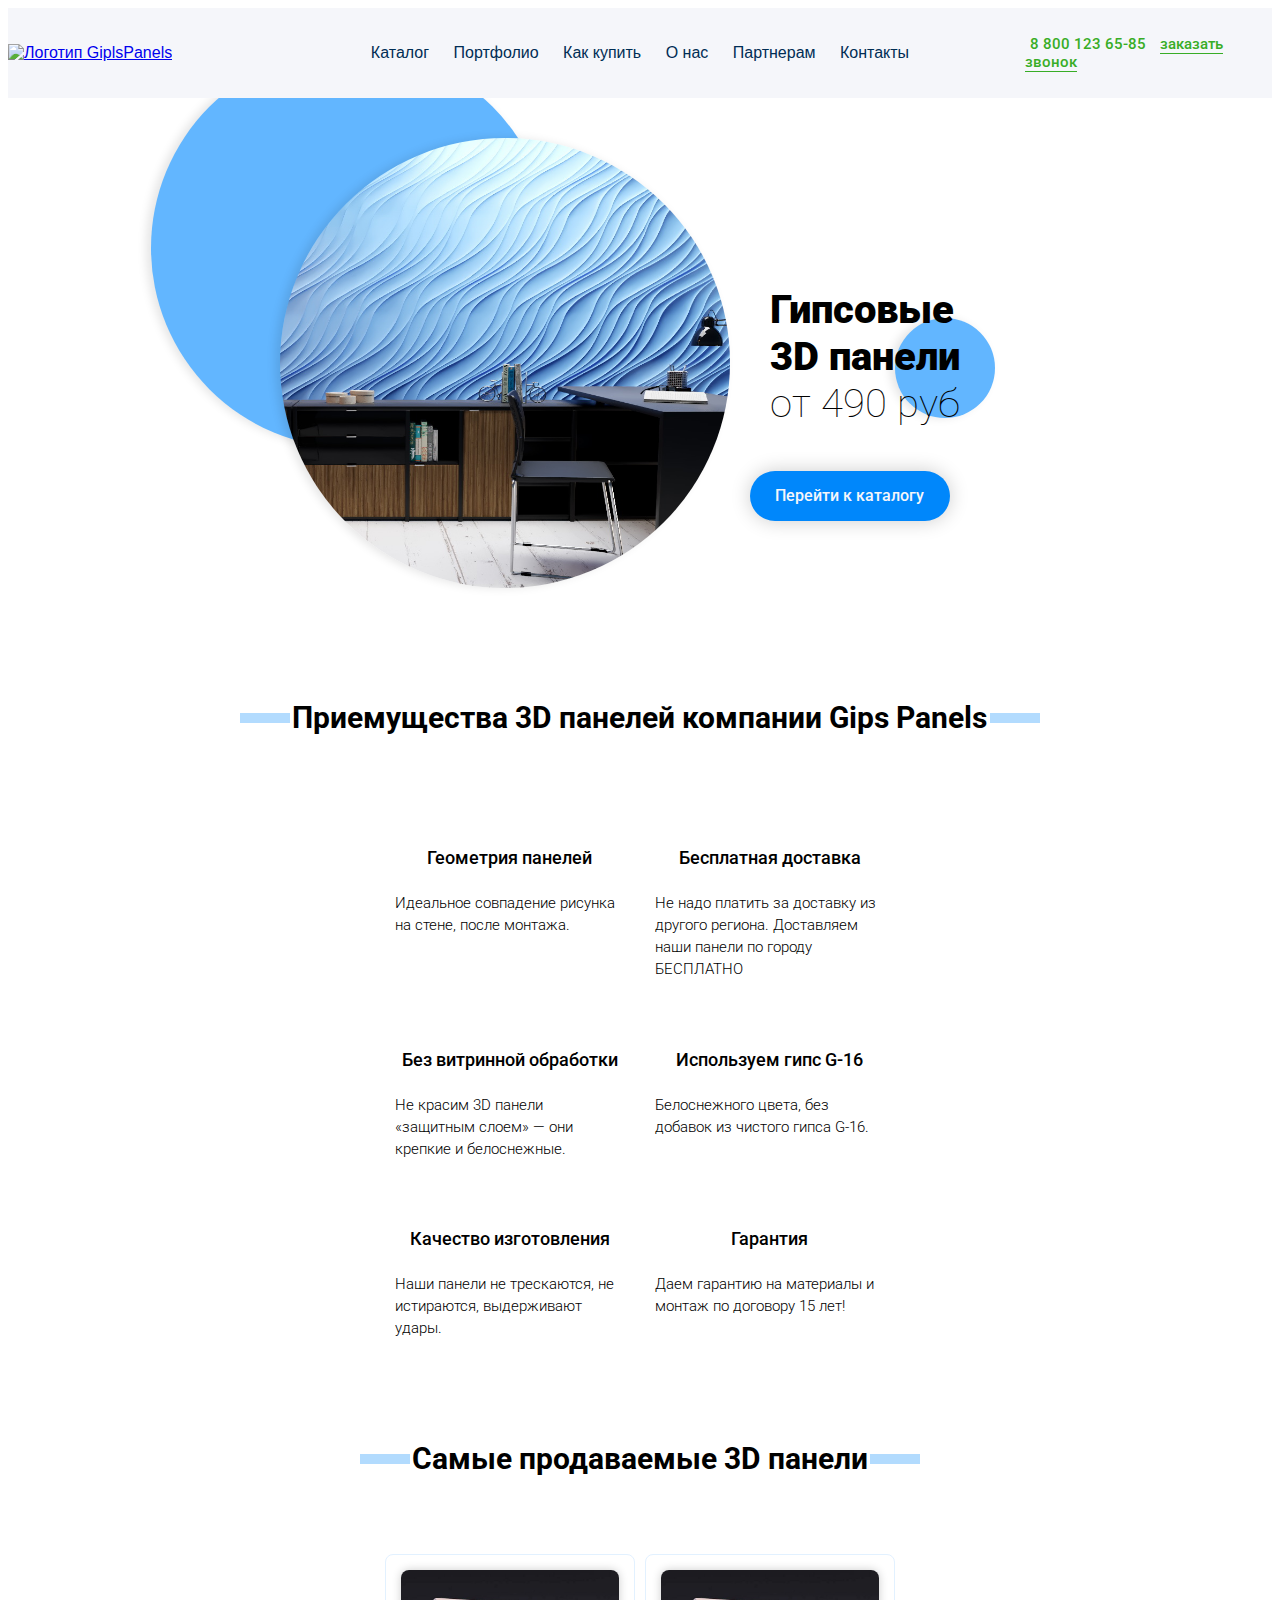
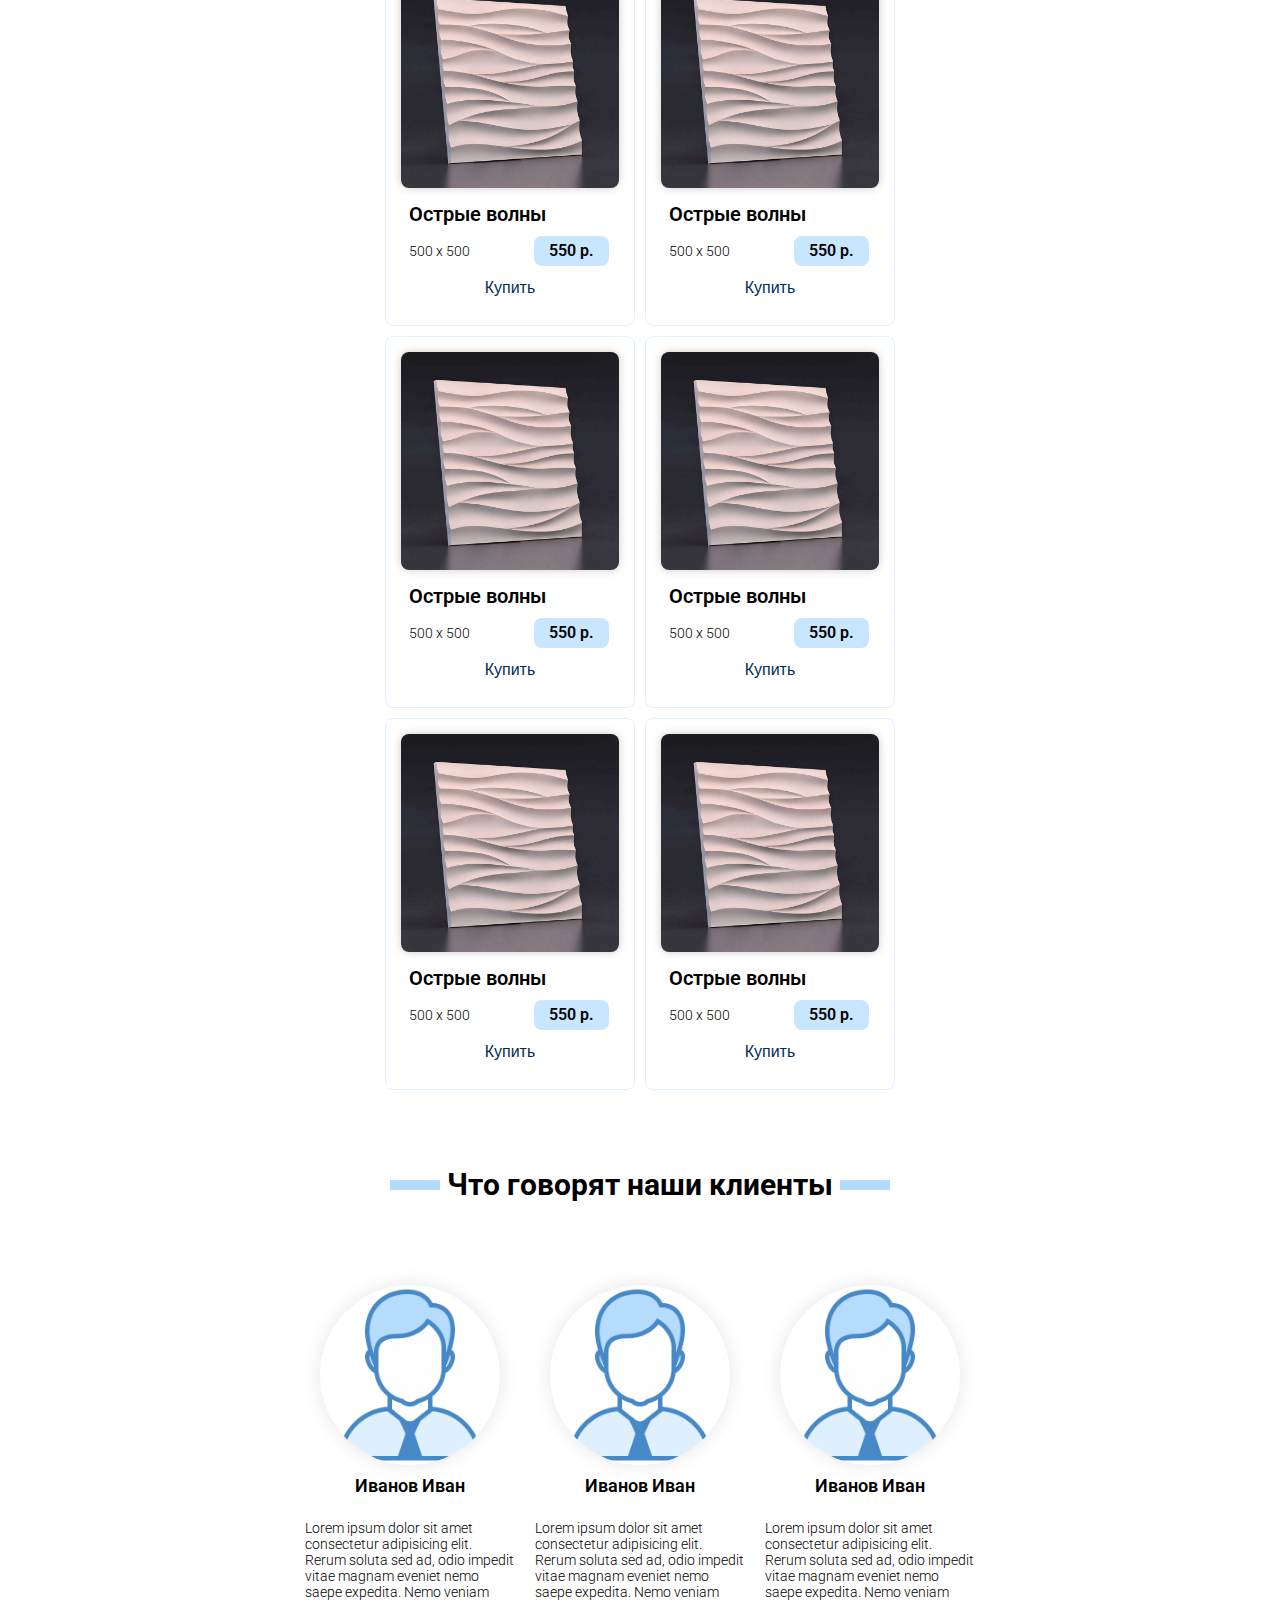
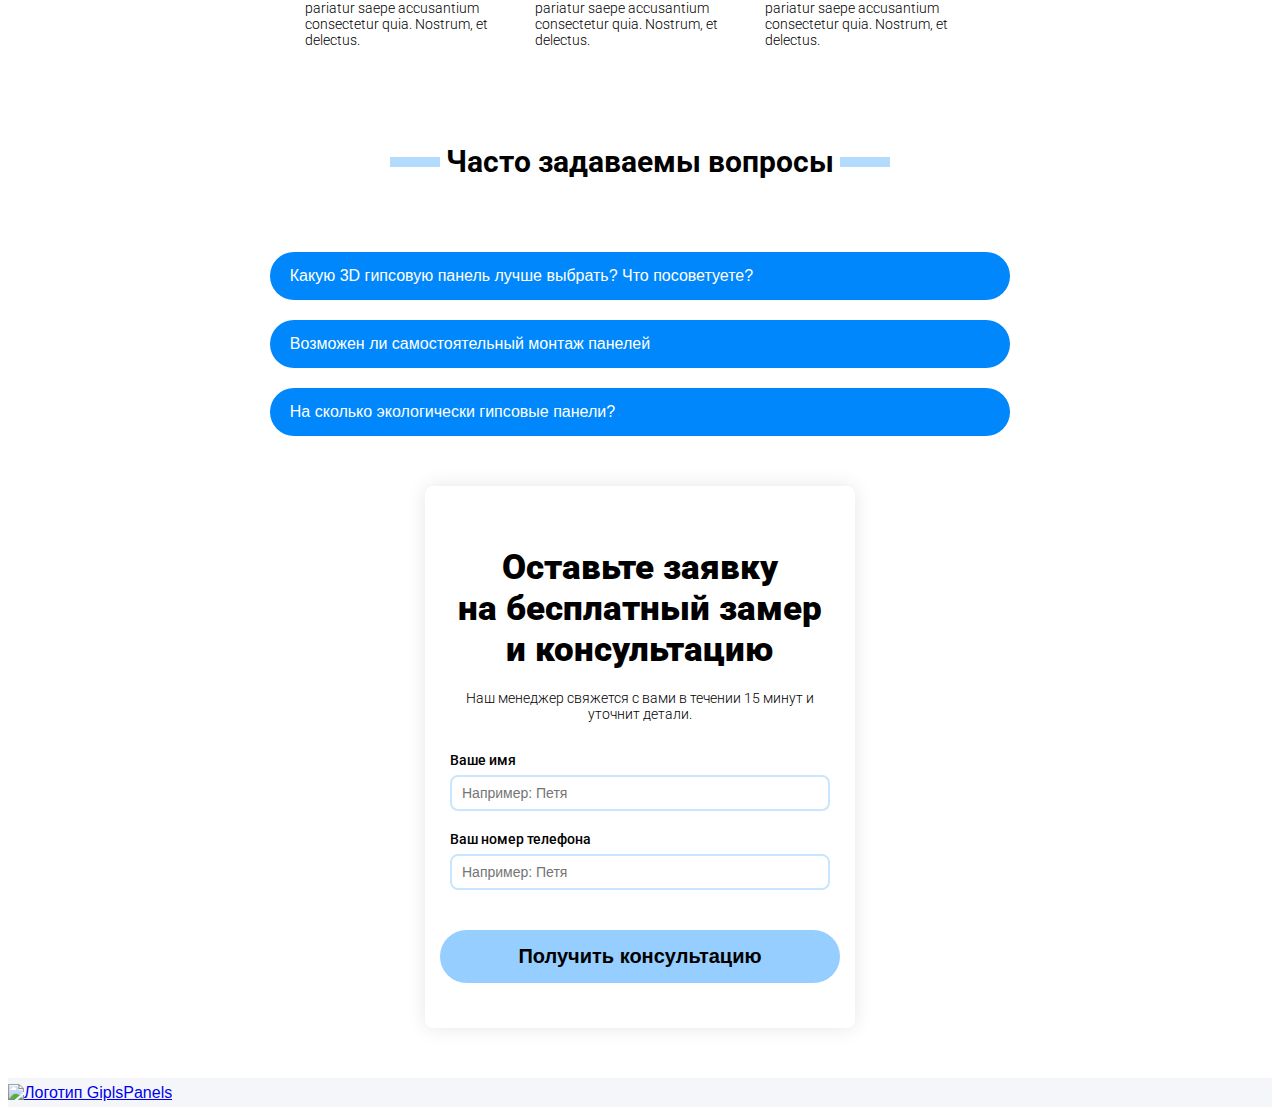
==== index.html @ 51827c2a "Add files via upload" ====
﻿<!DOCTYPE html>
<html lang="ru">
<head>
    <meta charset="UTF-8">
    <meta name="viewport" content="width=device-width, initial-scale=1.0">
    <meta http-equiv="X-UA-Compatible" content="ie=edge">
    <link rel="stylesheet" href="css/main.css" type="text/css">
    <link rel="stylesheet" href="css/normalize.css" type="text/css">
<link href="https://fonts.googleapis.com/css?family=Roboto|Roboto+Condensed&display=swap" rel="stylesheet">
    <title>main</title>
</head>
<body>
    <div class="wrapper">
        <header class="header">
            <a href="#" class="header-logo">
                <img src="images/logo.png" alt="Логотип GiplsPanels">
            </a>
            <nav class="header-nav">
                <a href="#" class="header-nav__link">Каталог</a>
                <a href="#" class="header-nav__link">Портфолио</a>
                <a href="#" class="header-nav__link">Как купить</a>
                <a href="#" class="header-nav__link">О нас</a>
                <a href="#" class="header-nav__link">Партнерам</a>
                <a href="#" class="header-nav__link">Контакты</a>
            </nav>
            <div class="header-contacts">
            <a href="#" class="header-contacts__link">8 800 123 65-85</a>
            <a href="#" class="header-contacts__link">заказать звонок</a>
        </div>
        </header>
        <div class="second-block">
            <div class="second-block__imgblock">
                <img src="images/second-block__imgblock__img.jpg" alt="гипсовая панель" class="second-block__imgblock__img">
            </div>
            <div class="second-block__circle second-block__circle-1"></div>
            <div class="second-block__circle second-block__circle-2"></div>
            <span class="second-block__text">Гипсовые <br>3D панели <br><span class="second-block__text-second">от 490 руб</span></span></span>
            <a href="#" class="second-block__button">Перейти к каталогу <i class="second-block__button-arrow fas fa-angle-right"></i></a>
        </div>
        <section class="section-advantage">
            <h2 class="section-advantage__h2 h2">
                Приемущества 3D панелей компании Gips Panels
            </h2>
            <div class="section-advantage__items">
                <div class="section-advantage__items__item">
                    <i class="fas fa-ruler-combined section-advantage__items__item__icon"></i>
                    <h4 class="section-advantage__items__item__h4">Геометрия панелей</h4>
                    <p class="section-advantage__items__item__p">Идеальное совпадение рисунка на стене, после монтажа.</p>
                </div>
                <div class="section-advantage__items__item">
                    <i class="fas fa-truck-loading section-advantage__items__item__icon"></i>
                    <h4 class="section-advantage__items__item__h4">Бесплатная доставка</h4>
                    <p class="section-advantage__items__item__p">Не надо платить за доставку из другого региона. Доставляем наши панели по городу БЕСПЛАТНО</p>
                </div>
                <div class="section-advantage__items__item">
                    <i class="fas fa-paint-roller section-advantage__items__item__icon"></i>
                    <h4 class="section-advantage__items__item__h4">Без витринной обработки</h4>
                    <p class="section-advantage__items__item__p">Не красим 3D панели «защитным слоем» — они крепкие и белоснежные.</p>
                </div>
                 <div class="section-advantage__items__item">
                    <i class="fas fa-bong section-advantage__items__item__icon"></i>
                    <h4 class="section-advantage__items__item__h4">Используем гипс G-16</h4>
                    <p class="section-advantage__items__item__p">Белоснежного цвета, без добавок из чистого гипса G-16.</p>
                </div>
                <div class="section-advantage__items__item">
                    <i class="fas fa-shield-alt section-advantage__items__item__icon"></i>
                    <h4 class="section-advantage__items__item__h4">Качество изготовления</h4>
                    <p class="section-advantage__items__item__p">Наши панели не трескаются, не истираются, выдерживают удары.</p>
                </div>
                <div class="section-advantage__items__item">
                    <i class="fas fa-certificate section-advantage__items__item__icon"></i>
                    <h4 class="section-advantage__items__item__h4">Гарантия</h4>
                    <p class="section-advantage__items__item__p">Даем гарантию на материалы и монтаж по договору 15 лет!</p>
                </div>
        </section>
        <section class="section-best">
            <h2 class="section-best__h2 h2">
                Самые продаваемые 3D панели
            </h2>
            <div class="section-best__items">
                <div class="section-best__items__item">
                    <img src="images/ostrie-volni_model.jpg" alt="" class="section-best__items__item__img">
                    <span class="section-best__items__item__name">Острые волны</span>
                    <span class="section-best__items__item__desc">500 x 500</span>
                    <span class="section-best__items__item__price">550 р.</span>
                    <a href="#" class="section-best__items__item__button">Купить</a>        
                </div>
                <div class="section-best__items__item">
                    <img src="images/ostrie-volni_model.jpg" alt="" class="section-best__items__item__img">
                    <span class="section-best__items__item__name">Острые волны</span>
                    <span class="section-best__items__item__desc">500 x 500</span>
                    <span class="section-best__items__item__price">550 р.</span>
                    <a href="#" class="section-best__items__item__button">Купить</a>
                </div>
                <div class="section-best__items__item">
                    <img src="images/ostrie-volni_model.jpg" alt="" class="section-best__items__item__img">
                    <span class="section-best__items__item__name">Острые волны</span>
                    <span class="section-best__items__item__desc">500 x 500</span>
                    <span class="section-best__items__item__price">550 р.</span>
                    <a href="#" class="section-best__items__item__button">Купить</a>
                </div>
                <div class="section-best__items__item">
                    <img src="images/ostrie-volni_model.jpg" alt="" class="section-best__items__item__img">
                    <span class="section-best__items__item__name">Острые волны</span>
                    <span class="section-best__items__item__desc">500 x 500</span>
                    <span class="section-best__items__item__price">550 р.</span>
                    <a href="#" class="section-best__items__item__button">Купить</a>
                </div>
                <div class="section-best__items__item">
                    <img src="images/ostrie-volni_model.jpg" alt="" class="section-best__items__item__img">
                    <span class="section-best__items__item__name">Острые волны</span>
                    <span class="section-best__items__item__desc">500 x 500</span>
                    <span class="section-best__items__item__price">550 р.</span>
                    <a href="#" class="section-best__items__item__button">Купить</a>
                </div>
                <div class="section-best__items__item">
                    <img src="images/ostrie-volni_model.jpg" alt="" class="section-best__items__item__img">
                    <span class="section-best__items__item__name">Острые волны</span>
                    <span class="section-best__items__item__desc">500 x 500</span>
                    <span class="section-best__items__item__price">550 р.</span>
                    <a href="#" class="section-best__items__item__button">Купить</a>
                </div>
                
            </div>

        </section>
        <section class="section-comments">
            <h2 class="section-comments__h2 h2">
                Что говорят наши клиенты
            </h2>
            <div class="section-comments__items">
                <div class="section-comments__items__item">
                    <img src="images/section-comments__items__item__img.png" alt="" class="section-comments__items__item__img">
                    <span class="section-comments__items__item__name">Иванов Иван</span>
                    <p class="section-comments__items__item__p">Lorem ipsum dolor sit amet consectetur adipisicing elit. Rerum soluta sed ad, odio impedit vitae magnam eveniet nemo saepe expedita. Nemo veniam pariatur saepe accusantium consectetur quia. Nostrum, et delectus.</p>
                </div>
                <div class="section-comments__items__item">
                    <img src="images/section-comments__items__item__img.png" alt="" class="section-comments__items__item__img">
                    <span class="section-comments__items__item__name">Иванов Иван</span>
                    <p class="section-comments__items__item__p">Lorem ipsum dolor sit amet consectetur adipisicing elit. Rerum soluta sed ad, odio impedit vitae magnam eveniet nemo saepe expedita. Nemo veniam pariatur saepe accusantium consectetur quia. Nostrum, et delectus.</p>
                </div>
                <div class="section-comments__items__item">
                    <img src="images/section-comments__items__item__img.png" alt="" class="section-comments__items__item__img">
                    <span class="section-comments__items__item__name">Иванов Иван</span>
                    <p class="section-comments__items__item__p">Lorem ipsum dolor sit amet consectetur adipisicing elit. Rerum soluta sed ad, odio impedit vitae magnam eveniet nemo saepe expedita. Nemo veniam pariatur saepe accusantium consectetur quia. Nostrum, et delectus.</p>
                </div>
            </div>
        </section>
        <section class="section-faq">
            <h2 class="section-faq__h2 h2">
                Часто задаваемы вопросы
            </h2>
            <div class="section-faq__items">
                <div class="section-faq__items__item">
                    <a class="section-faq__items__item__list" onclick="view('hidden1'); return false">
                        Какую 3D гипсовую панель лучше выбрать? Что посоветуете?
                        <i class="fas fa-angle-down section-faq__items__item__list__arrow"></i>
                    </a>
                    <div id="hidden1" class="section-faq__items__item__text">
                        <p>Дизайн декоративных 3Д/3D панелей подойдут абсолютно под любой интерьер. На сайте мы предоставляем дизайн декоративных 3D панелей, вы можете выбрать, позвонить и заказать нужное вам количество.</p>
                        <p>Наша компания «GIPS PANELS» является производителем современных 3Д/3D панелей, мы рады создать для Вас совершенно любой дизайн интерьер с помощью 3Д/3D панелей. <br><b>Позвоните для более детального уточнения.</b></p>
                    </div>
                </div>
                <div class="section-faq__items__item">
                    <a class="section-faq__items__item__list" onclick="view('hidden2'); return false">
                        Возможен ли самостоятельный монтаж панелей
                        <i class="fas fa-angle-down section-faq__items__item__list__arrow"></i>
                    </a>
                    <div id="hidden2" class="section-faq__items__item__text">
                        <p>С монтажом гипсовых 3Д/3D панелей может справиться практически каждый, даже не опытный в этом деле, но все-таки, для более качественной и идеальной работы лучше обратиться к нашей команде профессионалов. Монтаж имеет несколько этапов:</p>
                        <ol>
                            <li>Панели закрепляются на ровную поверхность стены при помощи гипсовой смеси;</li>
                            <li>Швы затираются гипсовой шпаклёвкой;</li>
                            <li>С помощью шлифовочной бумаги швы обрабатываются для получения ровной поверхности;</li>
                            <li>Рельефная стена обрабатывается пропиткой и окрашивается в выбранную цветовую гамму, затем покрывается специальным, защитным покрытием.</li>
                        </ol>
                        <p>Самым главным в этом процессе, это соблюдать технологию каждого этапа. Конечно, советуем лучше не рисковать и не экономить на монтаже, чтобы не пришлось повторно заказывать 3D панели.</p>
                    </div>
                </div>
                <div class="section-faq__items__item">
                    <a class="section-faq__items__item__list" onclick="view('hidden3'); return false">
                        На сколько экологически гипсовые панели?
                        <i class="fas fa-angle-down section-faq__items__item__list__arrow"></i>
                    </a>
                    <div id="hidden3" class="section-faq__items__item__text">
                        <p>Гипс-это один из распространённых природных минералов, он входит в состав многих строительных материалов. Уже давно гипсовые изделия пользуются популярностью.</p>
                        <p>Никаких химических добавок, вредных токсинов, в нашем производстве не используется, для нас важна безопасность клиента. Мы изготавливаем панели на должном уровне, не экономим на качестве, используем дорогостоящее сырьё. 
                            <br><b>Нам важно чтобы наш клиент остался доволен и рекомендовал нашу компанию.</b></p>
                    </div>
                </div>
            </div>

        </section>
        <section class="section-application">
            <div class="section-application__app">
                <h4 class="section-application__app__h4">
                    Оставьте заявку<br> на бесплатный замер<br> и консультацию
                </h4>
                <span class="section-application__app__span">
                    Наш менеджер свяжется с вами в течении 15 минут и уточнит детали.
                </span>
                <label class="section-application__app__label">
                    <span class="section-application__app__label__title">Ваше имя</span>
                    <input type="text" placeholder="Например: Петя" class="section-application__app__label__input">
                </label>
                <label class="section-application__app__label">
                    <span class="section-application__app__label__title">Ваш номер телефона</span>
                    <input type="text" placeholder="Например: Петя" class="section-application__app__label__input">
                </label>
                <input type="submit" class="section-application__app__submit" value="Получить консультацию">
            </div>
        </section>
        <footer class="footer">
            <a href="#" class="footer-logo logo">
                <img src="images/logo.png" alt="Логотип GiplsPanels">
            </a>
            <div class="footer-social">
                <a href="#"><i class="fab fa-vk footer-social__icon"></i></a>
                <a href="#"><i class="fab fa-instagram footer-social__icon"></i></a>
                <a href="#"><i class="fab fa-facebook footer-social__icon"></i></a>
            </div>
        </footer>
    </div>
    <script defer src="https://use.fontawesome.com/releases/v5.8.2/js/all.js" integrity="sha384-DJ25uNYET2XCl5ZF++U8eNxPWqcKohUUBUpKGlNLMchM7q4Wjg2CUpjHLaL8yYPH" crossorigin="anonymous"></script>
    <script src="https://code.jquery.com/jquery-3.4.1.min.js"
  integrity="sha256-CSXorXvZcTkaix6Yvo6HppcZGetbYMGWSFlBw8HfCJo="
  crossorigin="anonymous"></script>
  <script src="js/main.js"></script>
</body>
</html>
---- css/main.css ----
@font-face {
  font-family: "Roboto Condensed";
  src: url(..\fonts\Roboto_Condensed\RobotoCondensed-Bold.ttf) format("truetype"), url(..\fonts\Roboto_Condensed\RobotoCondensed-BoldItalic.ttf) format("truetype"), url(..\fonts\Roboto_Condensed\RobotoCondensed-Italic.ttf) format("truetype"), url(..\fonts\Roboto_Condensed\RobotoCondensed-Light.ttf) format("truetype"), url(..\fonts\Roboto_Condensed\RobotoCondensed-LightItalic.ttf) format("truetype"), url(..\fonts\Roboto_Condensed\RobotoCondensed-Regular.ttf) format("truetype"); }

@font-face {
  font-family: "Roboto";
  src: url(..\fonts\Roboto\Roboto-Bold.ttf) format("truetype"), url(..\fonts\Roboto\Roboto-BoldItalic.ttf) format("truetype"), url(..\fonts\Roboto\Roboto-Black.ttf) format("truetype"), url(..\fonts\Roboto\Roboto-BlackItalic.ttf) format("truetype"), url(..\fonts\Roboto\Roboto-Italic.ttf) format("truetype"), url(..\fonts\Roboto\Roboto-Light.ttf) format("truetype"), url(..\fonts\Roboto\Roboto-LightItalic.ttf) format("truetype"), url(..\fonts\Roboto\Roboto-Regular.ttf) format("truetype"), url(..\fonts\Roboto\Roboto-Medium.ttf) format("truetype"), url(..\fonts\Roboto\Roboto-MediumItalic.ttf) format("truetype"), url(..\fonts\Roboto\Roboto-Thin.ttf) format("truetype"), url(..\fonts\Roboto\Roboto-ThinItalic.ttf) format("truetype"); }

@media (min-width: 768px) and (max-width: 991px) {
  .header {
    background: red; } }

@media (min-width: 992px) and (max-width: 1199px) {
  .wrapper {
    grid-template-columns: 1fr;
    grid-template-areas: "header "  "second-block"; } }

*, *:before, *:after {
  -webkit-box-sizing: border-box;
  box-sizing: border-box; }

body {
  font-family: "Roboto", sans-serif; }

.wrapper {
  display: grid;
  width: 100%;
  grid-template-columns: 1fr 3fr 1fr;
  -webkit-box-align: center;
  -webkit-align-items: center;
  -ms-flex-align: center;
  align-items: center;
  grid-column-gap: 15px; }
  .wrapper .header {
    width: 100%;
    background: #f5f6fa;
    height: 90px;
    display: grid;
    grid-template-columns: 1fr 3fr 1fr;
    grid-area: header;
    -webkit-box-align: center;
    -webkit-align-items: center;
    -ms-flex-align: center;
    align-items: center;
    grid-column-gap: 15px;
    grid-column: 1/4;
    grid-row: 1/2; }
    .wrapper .header-logo {
      display: block;
      grid-area: header-logo;
      grid-column: 1/2;
      grid-row: 1/2; }
      .wrapper .header-logo > img {
        height: 60px; }
    .wrapper .header-nav {
      grid-area: header-nav;
      justify-self: center;
      grid-column: 2/3;
      grid-row: 1/2; }
      .wrapper .header-nav__link {
        margin: 0 10px;
        text-decoration: none;
        font-family: "Roboto", sans-serif;
        font-size: 16px;
        font-weight: 400;
        color: #002d54;
        position: relative;
        z-index: 2; }
        .wrapper .header-nav__link:before {
          content: '';
          background: #95ceff;
          position: absolute;
          width: 0;
          height: 6px;
          z-index: -1;
          bottom: 4px;
          left: 0;
          -webkit-transition: ease-in all 0.2s;
          -o-transition: ease-in all 0.2s;
          transition: ease-in all 0.2s; }
        .wrapper .header-nav__link:hover:before {
          width: 100%;
          left: 0; }
    .wrapper .header-contacts {
      grid-area: header-contacts;
      grid-column: 3/4;
      grid-row: 1/2; }
      .wrapper .header-contacts__link {
        text-decoration: none;
        font-size: 15px;
        font-family: "Roboto", sans-serif;
        font-weight: 500;
        margin: 0 2%;
        color: #38ad26; }
        .wrapper .header-contacts__link:last-child {
          border-bottom: 1px solid; }
        .wrapper .header-contacts__link:hover {
          color: #1c5713;
          -webkit-transition: ease-in all 0.2s;
          -o-transition: ease-in all 0.2s;
          transition: ease-in all 0.2s; }
  .wrapper .second-block {
    grid-area: second-block;
    display: grid;
    width: 100%;
    position: relative;
    padding: 40px 10px;
    -webkit-box-align: center;
    -webkit-align-items: center;
    -ms-flex-align: center;
    align-items: center;
    grid-template-columns: 1.5fr 1fr;
    grid-column: 2/3;
    grid-row: 2/3; }
    .wrapper .second-block__imgblock {
      height: 450px;
      width: 450px;
      -webkit-box-shadow: -5px 0px 10px rgba(0, 0, 0, 0.1);
      box-shadow: -5px 0px 10px rgba(0, 0, 0, 0.1);
      grid-area: second-block__img;
      grid-column-gap: 15px;
      border-radius: 50%;
      overflow: hidden;
      justify-self: end;
      grid-column: 1/2;
      grid-row: 1/3; }
      .wrapper .second-block__imgblock__img {
        height: 500px;
        margin-left: -300px; }
    .wrapper .second-block__circle {
      position: absolute;
      border-radius: 50%;
      background: #62b6ff;
      z-index: -1;
      -webkit-box-shadow: -5px 0px 10px rgba(0, 0, 0, 0.1);
      box-shadow: -5px 0px 10px rgba(0, 0, 0, 0.1); }
      .wrapper .second-block__circle-1 {
        width: 400px;
        height: 400px;
        top: -50px;
        left: -16%; }
      .wrapper .second-block__circle-2 {
        width: 100px;
        height: 100px;
        bottom: 210px;
        right: 2%; }
    .wrapper .second-block__text {
      grid-area: second-block__text;
      font-size: 40px;
      font-weight: 900;
      font-family: "Roboto", sans-serif;
      justify-self: start;
      height: 50px;
      margin-top: 80px;
      margin-left: 40px;
      grid-column: 2/3;
      grid-row: 1/2; }
      .wrapper .second-block__text-second {
        font-weight: 100; }
    .wrapper .second-block__button {
      grid-area: second-block__button;
      text-decoration: none;
      font-family: "Roboto";
      font-weight: 500;
      margin-left: 20px;
      display: block;
      background: #0087fb;
      width: 200px;
      text-align: center;
      padding: 15px;
      height: 50px;
      border-radius: 40px;
      color: #f5f6fa;
      -webkit-box-shadow: 0px 0px 20px rgba(0, 0, 0, 0.2);
      box-shadow: 0px 0px 20px rgba(0, 0, 0, 0.2);
      -webkit-transition: ease-in all 0.4s;
      -o-transition: ease-in all 0.4s;
      transition: ease-in all 0.4s;
      position: relative;
      grid-column: 2/3;
      grid-row: 2/3; }
      .wrapper .second-block__button-arrow {
        position: absolute;
        bottom: 17px;
        right: 20px;
        opacity: 0;
        -webkit-transition: ease-in all 0.6s;
        -o-transition: ease-in all 0.6s;
        transition: ease-in all 0.6s; }
      .wrapper .second-block__button:hover {
        -webkit-box-shadow: none;
        box-shadow: none;
        background: #007be4;
        width: 215px;
        padding-right: 25px; }
        .wrapper .second-block__button:hover .second-block__button-arrow {
          opacity: 1; }
  .wrapper h2 {
    font-size: 30px;
    position: relative;
    line-height: 30px;
    display: block;
    text-align: center;
    padding-bottom: 50px; }
    .wrapper h2:after {
      content: '';
      height: 10px;
      width: 50px;
      top: 10px;
      left: -30px;
      position: absolute;
      background: #0087fb;
      opacity: 0.3; }
    .wrapper h2:before {
      content: '';
      height: 10px;
      width: 50px;
      top: 10px;
      right: -30px;
      position: absolute;
      background: #0087fb;
      opacity: 0.3; }
  .wrapper .section-advantage {
    grid-column: 2/3;
    grid-row: 3/4;
    margin-top: 50px; }
    .wrapper .section-advantage__items {
      display: -webkit-box;
      display: -webkit-flex;
      display: -ms-flexbox;
      display: flex;
      -webkit-box-orient: horizontal;
      -webkit-box-direction: normal;
      -webkit-flex-direction: row;
      -ms-flex-direction: row;
      flex-direction: row;
      -webkit-box-pack: start;
      -webkit-justify-content: flex-start;
      -ms-flex-pack: start;
      justify-content: flex-start;
      -webkit-flex-wrap: wrap;
      -ms-flex-wrap: wrap;
      flex-wrap: wrap;
      -webkit-box-pack: center;
      -webkit-justify-content: center;
      -ms-flex-pack: center;
      justify-content: center; }
      .wrapper .section-advantage__items__item {
        width: 260px;
        padding: 15px; }
        .wrapper .section-advantage__items__item__icon {
          font-size: 40px;
          margin: 0 auto;
          display: block;
          color: #0087fb; }
        .wrapper .section-advantage__items__item__h4 {
          font-size: 18px;
          font-weight: 500;
          text-align: center; }
        .wrapper .section-advantage__items__item__p {
          font-weight: 300;
          font-size: 15px;
          line-height: 22px; }
  .wrapper .section-best {
    grid-column: 2/3;
    grid-row: 4/5;
    margin-top: 50px; }
    .wrapper .section-best__h2:after {
      left: 90px; }
    .wrapper .section-best__h2:before {
      right: 90px; }
    .wrapper .section-best__items {
      display: -webkit-box;
      display: -webkit-flex;
      display: -ms-flexbox;
      display: flex;
      -webkit-box-orient: horizontal;
      -webkit-box-direction: normal;
      -webkit-flex-direction: row;
      -ms-flex-direction: row;
      flex-direction: row;
      -webkit-box-pack: start;
      -webkit-justify-content: flex-start;
      -ms-flex-pack: start;
      justify-content: flex-start;
      -webkit-flex-wrap: wrap;
      -ms-flex-wrap: wrap;
      flex-wrap: wrap;
      -webkit-box-pack: center;
      -webkit-justify-content: center;
      -ms-flex-pack: center;
      justify-content: center; }
      .wrapper .section-best__items__item {
        width: 250px;
        padding: 15px;
        border: 1px solid #e2f1ff;
        border-radius: 8px;
        margin: 5px;
        -webkit-transition: ease-in-out all 0.4s;
        -o-transition: ease-in-out all 0.4s;
        transition: ease-in-out all 0.4s; }
        .wrapper .section-best__items__item:hover {
          -webkit-box-shadow: 0px 0px 10px rgba(0, 0, 0, 0.1);
          box-shadow: 0px 0px 10px rgba(0, 0, 0, 0.1); }
        .wrapper .section-best__items__item__img {
          width: 218px;
          border-radius: 8px;
          -webkit-box-shadow: 0px 0px 10px rgba(0, 0, 0, 0.2);
          box-shadow: 0px 0px 10px rgba(0, 0, 0, 0.2); }
        .wrapper .section-best__items__item__name {
          display: inline-block;
          font-size: 20px;
          padding: 10px 70px 10px 8px;
          font-weight: 600; }
        .wrapper .section-best__items__item__desc {
          display: inline-block;
          font-size: 14px;
          padding: 0px 60px 0px 8px;
          font-weight: 300;
          line-height: 28px; }
        .wrapper .section-best__items__item__price {
          display: inline-block;
          font-size: 16px;
          font-weight: 600;
          background: #c8e6ff;
          padding: 0px 15px;
          line-height: 30px;
          border-radius: 8px; }
        .wrapper .section-best__items__item__button {
          text-decoration: none;
          color: #002d54;
          position: relative;
          margin: 8px 10px;
          padding: 5px 0;
          display: block;
          text-align: center;
          -webkit-transition: ease-in-out all 0.3s;
          -o-transition: ease-in-out all 0.3s;
          transition: ease-in-out all 0.3s; }
          .wrapper .section-best__items__item__button:hover {
            color: #fff; }
            .wrapper .section-best__items__item__button:hover:before {
              background: #0087fb;
              height: 33px; }
          .wrapper .section-best__items__item__button:before {
            content: '';
            border-radius: 8px;
            height: 0px;
            background: #afdaff;
            position: absolute;
            bottom: -3px;
            left: 0;
            width: 100%;
            -webkit-transition: ease-in-out all 0.3s;
            -o-transition: ease-in-out all 0.3s;
            transition: ease-in-out all 0.3s;
            z-index: -1; }
  .wrapper .section-comments {
    grid-column: 2/3;
    grid-row: 5/6;
    margin-top: 50px; }
    .wrapper .section-comments__h2:after {
      left: 120px; }
    .wrapper .section-comments__h2:before {
      right: 120px; }
    .wrapper .section-comments__items {
      display: -webkit-box;
      display: -webkit-flex;
      display: -ms-flexbox;
      display: flex;
      -webkit-box-orient: horizontal;
      -webkit-box-direction: normal;
      -webkit-flex-direction: row;
      -ms-flex-direction: row;
      flex-direction: row;
      -webkit-box-pack: start;
      -webkit-justify-content: flex-start;
      -ms-flex-pack: start;
      justify-content: flex-start;
      -webkit-flex-wrap: wrap;
      -ms-flex-wrap: wrap;
      flex-wrap: wrap;
      -webkit-box-pack: center;
      -webkit-justify-content: center;
      -ms-flex-pack: center;
      justify-content: center; }
      .wrapper .section-comments__items__item {
        width: 230px;
        padding: 10px; }
        .wrapper .section-comments__items__item__img {
          width: 180px;
          border-radius: 50%;
          -webkit-box-shadow: 0px 0px 20px rgba(0, 0, 0, 0.1);
          box-shadow: 0px 0px 20px rgba(0, 0, 0, 0.1);
          display: block;
          margin: 0 auto; }
        .wrapper .section-comments__items__item__name {
          display: block;
          font-size: 18px;
          font-weight: 600;
          padding: 10px 0;
          text-align: center; }
        .wrapper .section-comments__items__item__p {
          font-size: 14px;
          font-weight: 300; }
  .wrapper .section-faq {
    grid-column: 2/3;
    grid-row: 6/7;
    margin-top: 50px; }
    .wrapper .section-faq__h2:after {
      left: 120px; }
    .wrapper .section-faq__h2:before {
      right: 120px; }
    .wrapper .section-faq__items__item__list {
      background: #0087fb;
      padding: 15px 20px;
      border-radius: 32px;
      color: #fff;
      display: block;
      margin-top: 20px; }
      .wrapper .section-faq__items__item__list:hover {
        -webkit-box-shadow: 0px 0px 20px rgba(0, 0, 0, 0.1);
        box-shadow: 0px 0px 20px rgba(0, 0, 0, 0.1);
        cursor: pointer; }
      .wrapper .section-faq__items__item__list__arrow {
        float: right;
        margin-right: 5px; }
    .wrapper .section-faq__items__item__text {
      padding: 0 20px;
      font-size: 16px;
      line-height: 25px;
      display: none;
      -webkit-transition: ease-in-out all 0.5s;
      -o-transition: ease-in-out all 0.5s;
      transition: ease-in-out all 0.5s; }
  .wrapper .section-application {
    grid-column: 2/3;
    grid-row: 7/8;
    margin-top: 50px;
    display: -webkit-box;
    display: -webkit-flex;
    display: -ms-flexbox;
    display: flex;
    -webkit-box-pack: center;
    -webkit-justify-content: center;
    -ms-flex-pack: center;
    justify-content: center; }
    .wrapper .section-application__app {
      width: 430px;
      border-radius: 8px;
      padding: 15px;
      -webkit-box-shadow: 0px 0px 20px rgba(0, 0, 0, 0.1);
      box-shadow: 0px 0px 20px rgba(0, 0, 0, 0.1); }
      .wrapper .section-application__app__h4 {
        text-align: center;
        font-size: 35px;
        font-weight: 900;
        margin-bottom: 20px; }
      .wrapper .section-application__app__span {
        font-weight: 300;
        font-size: 14px;
        text-align: center;
        display: block;
        margin-bottom: 30px; }
      .wrapper .section-application__app__label__title {
        font-size: 14px;
        font-weight: 500;
        display: block;
        padding-bottom: 7px;
        margin-left: 10px; }
      .wrapper .section-application__app__label__input {
        width: 380px;
        font-size: 14px;
        font-weight: 300;
        margin-left: 10px;
        margin-bottom: 20px;
        padding: 8px 10px;
        border-radius: 8px;
        border: 2px solid #c8e6ff;
        -webkit-transition: ease-in-out all 0.3s;
        -o-transition: ease-in-out all 0.3s;
        transition: ease-in-out all 0.3s; }
        .wrapper .section-application__app__label__input:focus {
          border: 2px solid #0087fb;
          outline: none;
          -webkit-box-shadow: 0px 0px 20px rgba(0, 0, 0, 0.1);
          box-shadow: 0px 0px 20px rgba(0, 0, 0, 0.1); }
      .wrapper .section-application__app__submit {
        margin-top: 20px;
        margin-bottom: 30px;
        width: 100%;
        background: #95ceff;
        padding: 15px;
        border: 0;
        font-size: 20px;
        font-weight: 900;
        border-radius: 30px;
        -webkit-transition: ease-in-out all 0.3s;
        -o-transition: ease-in-out all 0.3s;
        transition: ease-in-out all 0.3s; }
        .wrapper .section-application__app__submit:hover {
          background: #0087fb;
          color: #fbfdff; }
  .wrapper .footer {
    grid-column: 1/4;
    grid-row: 8/9;
    margin-top: 50px;
    display: grid;
    grid-template-columns: 1fr 3fr 1fr;
    -webkit-box-align: center;
    -webkit-align-items: center;
    -ms-flex-align: center;
    align-items: center;
    grid-column-gap: 15px;
    background: #f5f6fa; }
    .wrapper .footer-logo {
      display: block;
      grid-column: 1/2;
      grid-row: 1/2; }
      .wrapper .footer-logo > img {
        height: 60px; }
    .wrapper .footer-social {
      grid-column: 2/3;
      grid-row: 1/2;
      justify-self: center; }
      .wrapper .footer-social__icon {
        font-size: 25px;
        margin: 0 6px;
        color: #95ceff; }
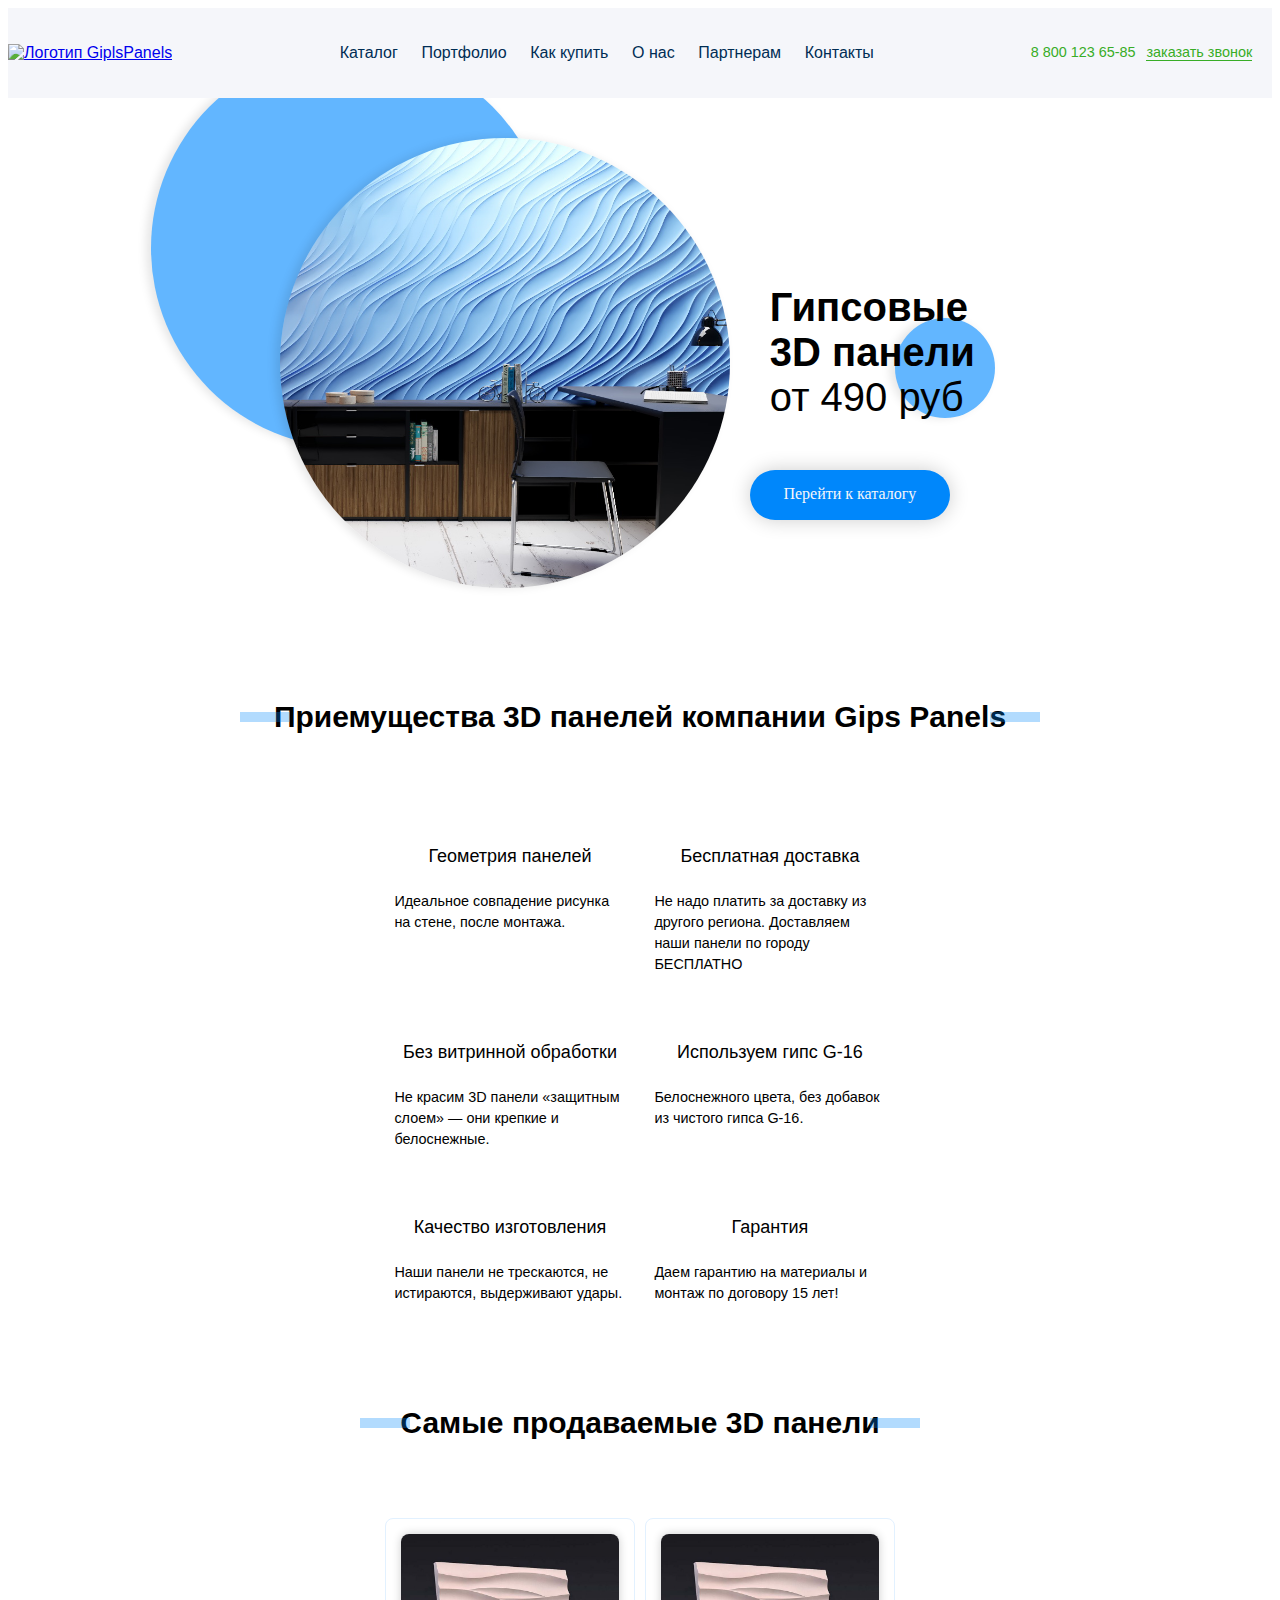
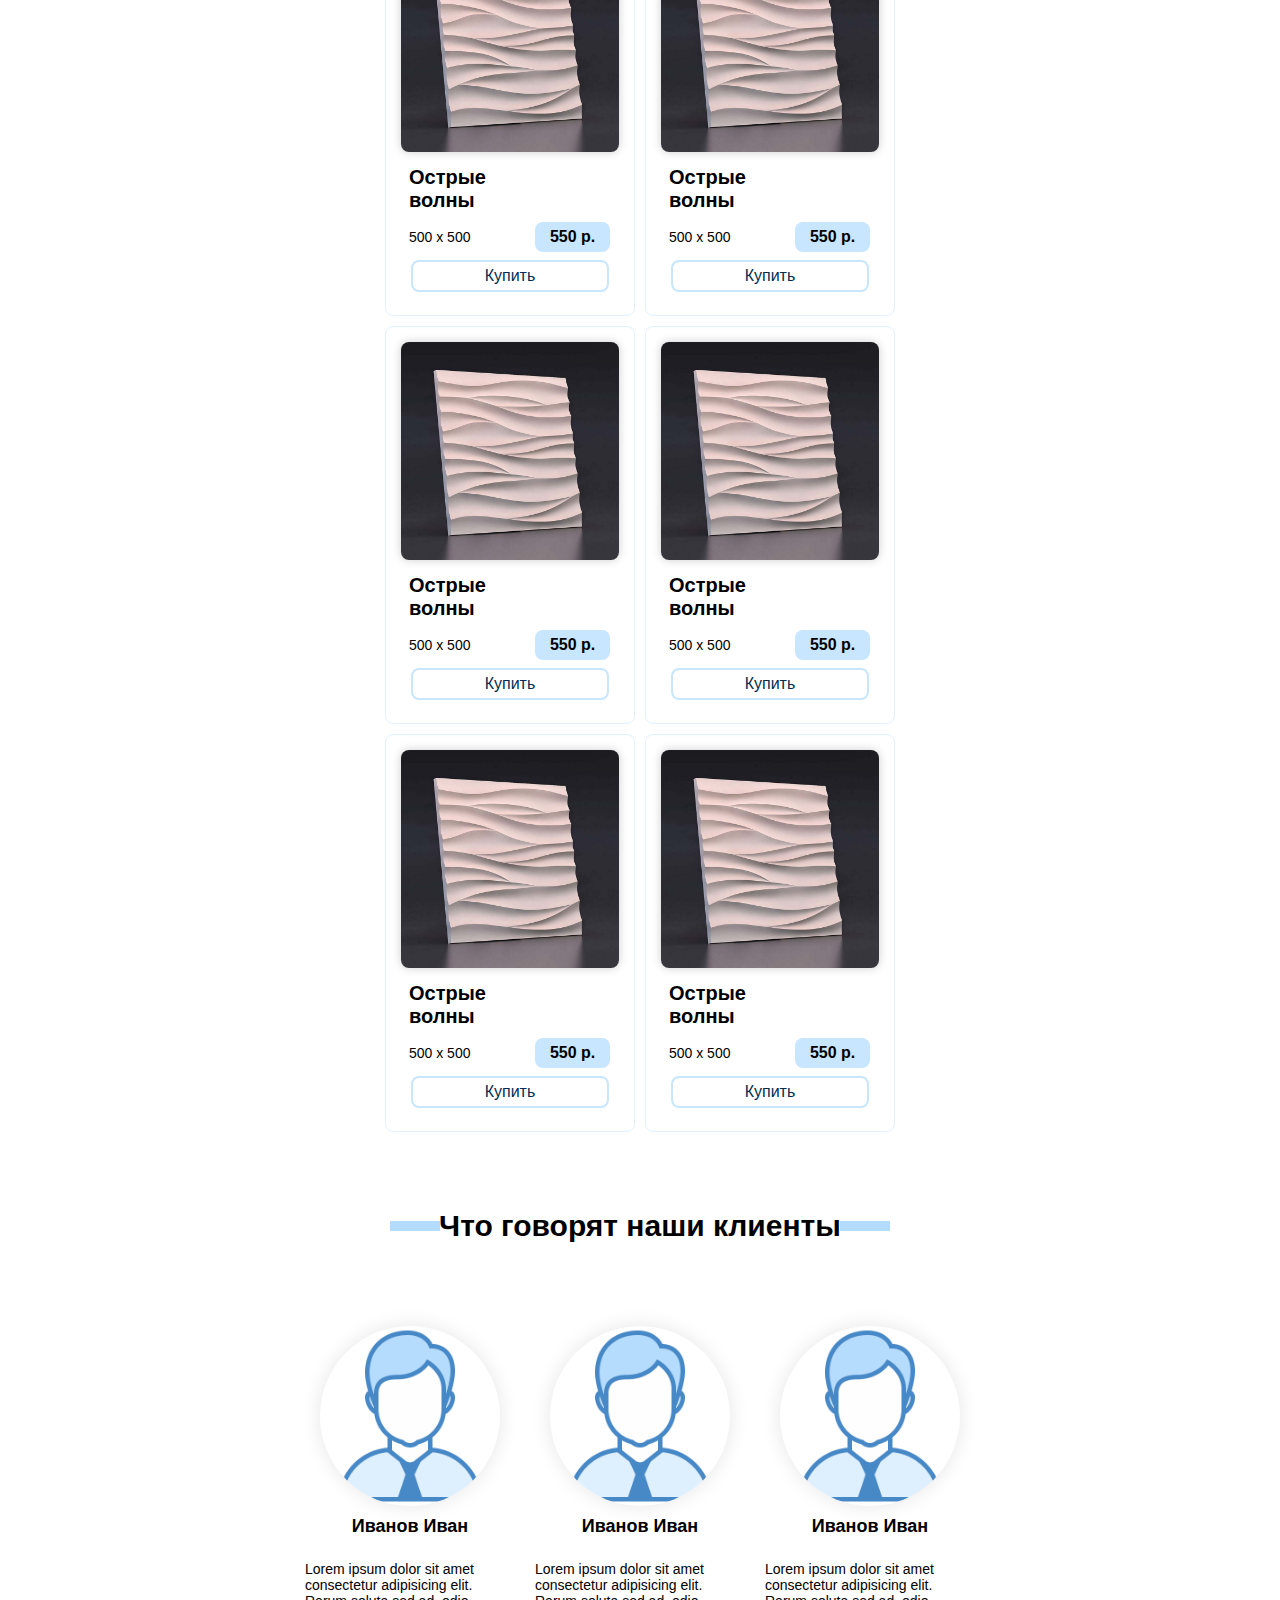
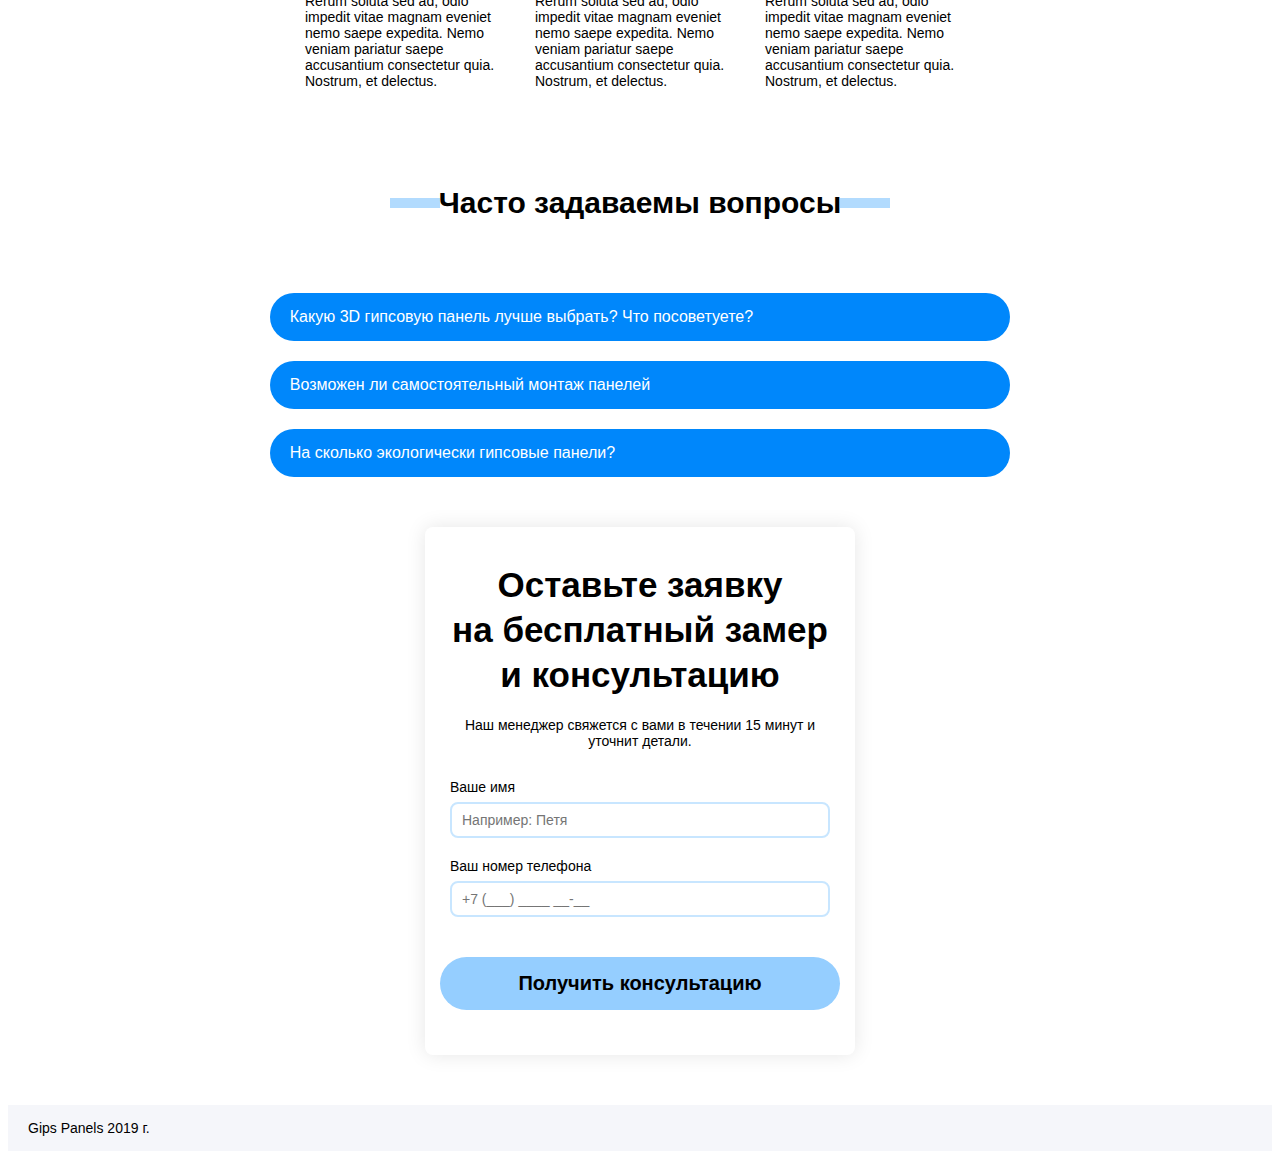
==== commit 187bc901: "Add files via upload" ====
--- a/index.html
+++ b/index.html
@@ -1,4 +1,4 @@
-﻿<!DOCTYPE html>
+<!DOCTYPE html>
 <html lang="ru">
 <head>
     <meta charset="UTF-8">
@@ -6,7 +6,7 @@
     <meta http-equiv="X-UA-Compatible" content="ie=edge">
     <link rel="stylesheet" href="css/main.css" type="text/css">
     <link rel="stylesheet" href="css/normalize.css" type="text/css">
-<link href="https://fonts.googleapis.com/css?family=Roboto|Roboto+Condensed&display=swap" rel="stylesheet">
+    <link rel="stylesheet" href="css/magnific-popup.css" type="text/css">
     <title>main</title>
 </head>
 <body>
@@ -22,11 +22,11 @@
                 <a href="#" class="header-nav__link">О нас</a>
                 <a href="#" class="header-nav__link">Партнерам</a>
                 <a href="#" class="header-nav__link">Контакты</a>
-            </nav>
+            </nav>      
             <div class="header-contacts">
-            <a href="#" class="header-contacts__link">8 800 123 65-85</a>
-            <a href="#" class="header-contacts__link">заказать звонок</a>
-        </div>
+                <a href="#callback" class="header-contacts__link">8 800 123 65-85</a>
+                <a href="#callback" class="header-contacts__link ">заказать звонок</a>
+            </div>
         </header>
         <div class="second-block">
             <div class="second-block__imgblock">
@@ -128,7 +128,7 @@
             <h2 class="section-comments__h2 h2">
                 Что говорят наши клиенты
             </h2>
-            <div class="section-comments__items">
+            <div class="section-comments__items owl-carousel">
                 <div class="section-comments__items__item">
                     <img src="images/section-comments__items__item__img.png" alt="" class="section-comments__items__item__img">
                     <span class="section-comments__items__item__name">Иванов Иван</span>
@@ -205,15 +205,15 @@
                 </label>
                 <label class="section-application__app__label">
                     <span class="section-application__app__label__title">Ваш номер телефона</span>
-                    <input type="text" placeholder="Например: Петя" class="section-application__app__label__input">
+                    <input type="text" placeholder="+7 (___) ____ __-__" class="section-application__app__label__input">
                 </label>
                 <input type="submit" class="section-application__app__submit" value="Получить консультацию">
             </div>
         </section>
         <footer class="footer">
-            <a href="#" class="footer-logo logo">
-                <img src="images/logo.png" alt="Логотип GiplsPanels">
-            </a>
+            <span class="footer__copy">
+                Gips Panels 2019 г.
+            </span>
             <div class="footer-social">
                 <a href="#"><i class="fab fa-vk footer-social__icon"></i></a>
                 <a href="#"><i class="fab fa-instagram footer-social__icon"></i></a>
@@ -222,9 +222,9 @@
         </footer>
     </div>
     <script defer src="https://use.fontawesome.com/releases/v5.8.2/js/all.js" integrity="sha384-DJ25uNYET2XCl5ZF++U8eNxPWqcKohUUBUpKGlNLMchM7q4Wjg2CUpjHLaL8yYPH" crossorigin="anonymous"></script>
-    <script src="https://code.jquery.com/jquery-3.4.1.min.js"
-  integrity="sha256-CSXorXvZcTkaix6Yvo6HppcZGetbYMGWSFlBw8HfCJo="
-  crossorigin="anonymous"></script>
+    
+    <script src="https://cdnjs.cloudflare.com/ajax/libs/magnific-popup.js/1.1.0/jquery.magnific-popup.min.js" crossorigin="anonymous"></script>
+    <script src="https://cdnjs.cloudflare.com/ajax/libs/jquery/3.4.1/jquery.min.js" integrity="sha256-CSXorXvZcTkaix6Yvo6HppcZGetbYMGWSFlBw8HfCJo=" crossorigin="anonymous"></script>
   <script src="js/main.js"></script>
 </body>
 </html>--- a/css/main.css
+++ b/css/main.css
@@ -1,27 +1,10 @@
-@font-face {
-  font-family: "Roboto Condensed";
-  src: url(..\fonts\Roboto_Condensed\RobotoCondensed-Bold.ttf) format("truetype"), url(..\fonts\Roboto_Condensed\RobotoCondensed-BoldItalic.ttf) format("truetype"), url(..\fonts\Roboto_Condensed\RobotoCondensed-Italic.ttf) format("truetype"), url(..\fonts\Roboto_Condensed\RobotoCondensed-Light.ttf) format("truetype"), url(..\fonts\Roboto_Condensed\RobotoCondensed-LightItalic.ttf) format("truetype"), url(..\fonts\Roboto_Condensed\RobotoCondensed-Regular.ttf) format("truetype"); }
-
-@font-face {
-  font-family: "Roboto";
-  src: url(..\fonts\Roboto\Roboto-Bold.ttf) format("truetype"), url(..\fonts\Roboto\Roboto-BoldItalic.ttf) format("truetype"), url(..\fonts\Roboto\Roboto-Black.ttf) format("truetype"), url(..\fonts\Roboto\Roboto-BlackItalic.ttf) format("truetype"), url(..\fonts\Roboto\Roboto-Italic.ttf) format("truetype"), url(..\fonts\Roboto\Roboto-Light.ttf) format("truetype"), url(..\fonts\Roboto\Roboto-LightItalic.ttf) format("truetype"), url(..\fonts\Roboto\Roboto-Regular.ttf) format("truetype"), url(..\fonts\Roboto\Roboto-Medium.ttf) format("truetype"), url(..\fonts\Roboto\Roboto-MediumItalic.ttf) format("truetype"), url(..\fonts\Roboto\Roboto-Thin.ttf) format("truetype"), url(..\fonts\Roboto\Roboto-ThinItalic.ttf) format("truetype"); }
-
-@media (min-width: 768px) and (max-width: 991px) {
-  .header {
-    background: red; } }
-
-@media (min-width: 992px) and (max-width: 1199px) {
-  .wrapper {
-    grid-template-columns: 1fr;
-    grid-template-areas: "header " - "second-block"; } }
-
 *, *:before, *:after {
   -webkit-box-sizing: border-box;
   box-sizing: border-box; }
 
-body {
-  font-family: "Roboto", sans-serif; }
+html, body {
+  font-family: "Roboto", sans-serif;
+  font-size: 16px; }
 
 .wrapper {
   display: grid;
@@ -35,34 +18,35 @@
   .wrapper .header {
     width: 100%;
     background: #f5f6fa;
-    height: 90px;
+    height: 5.6rem;
     display: grid;
     grid-template-columns: 1fr 3fr 1fr;
+    grid-row: 1fr;
     grid-area: header;
     -webkit-box-align: center;
     -webkit-align-items: center;
     -ms-flex-align: center;
     align-items: center;
+    justify-self: center;
     grid-column-gap: 15px;
     grid-column: 1/4;
     grid-row: 1/2; }
     .wrapper .header-logo {
       display: block;
-      grid-area: header-logo;
       grid-column: 1/2;
       grid-row: 1/2; }
       .wrapper .header-logo > img {
-        height: 60px; }
+        height: 3.75rem; }
     .wrapper .header-nav {
       grid-area: header-nav;
       justify-self: center;
       grid-column: 2/3;
       grid-row: 1/2; }
       .wrapper .header-nav__link {
-        margin: 0 10px;
+        margin: 0 0.6em;
         text-decoration: none;
         font-family: "Roboto", sans-serif;
-        font-size: 16px;
+        font-size: 1rem;
         font-weight: 400;
         color: #002d54;
         position: relative;
@@ -72,9 +56,9 @@
           background: #95ceff;
           position: absolute;
           width: 0;
-          height: 6px;
+          height: 0.3em;
           z-index: -1;
-          bottom: 4px;
+          bottom: 0.25em;
           left: 0;
           -webkit-transition: ease-in all 0.2s;
           -o-transition: ease-in all 0.2s;
@@ -85,10 +69,28 @@
     .wrapper .header-contacts {
       grid-area: header-contacts;
       grid-column: 3/4;
-      grid-row: 1/2; }
+      grid-row: 1/2;
+      display: -webkit-box;
+      display: -webkit-flex;
+      display: -ms-flexbox;
+      display: flex;
+      -webkit-box-orient: horizontal;
+      -webkit-box-direction: normal;
+      -webkit-flex-direction: row;
+      -ms-flex-direction: row;
+      flex-direction: row;
+      -webkit-flex-wrap: nowrap;
+      -ms-flex-wrap: nowrap;
+      flex-wrap: nowrap;
+      -webkit-box-pack: end;
+      -webkit-justify-content: flex-end;
+      -ms-flex-pack: end;
+      justify-content: flex-end;
+      padding: 0 0.9rem;
+      width: 18.75rem; }
       .wrapper .header-contacts__link {
         text-decoration: none;
-        font-size: 15px;
+        font-size: 0.9rem;
         font-family: "Roboto", sans-serif;
         font-weight: 500;
         margin: 0 2%;
@@ -100,6 +102,11 @@
           -webkit-transition: ease-in all 0.2s;
           -o-transition: ease-in all 0.2s;
           transition: ease-in all 0.2s; }
+  .wrapper .callback-form {
+    width: 300px;
+    height: 300px;
+    background: #000;
+    position: relative; }
   .wrapper .second-block {
     grid-area: second-block;
     display: grid;
@@ -152,8 +159,8 @@
       font-family: "Roboto", sans-serif;
       justify-self: start;
       height: 50px;
-      margin-top: 80px;
-      margin-left: 40px;
+      margin-top: 2em;
+      margin-left: 1em;
       grid-column: 2/3;
       grid-row: 1/2; }
       .wrapper .second-block__text-second {
@@ -163,13 +170,14 @@
       text-decoration: none;
       font-family: "Roboto";
       font-weight: 500;
-      margin-left: 20px;
+      margin-left: 1.25em;
       display: block;
       background: #0087fb;
-      width: 200px;
+      width: 12.5em;
+      font-size: 1em;
       text-align: center;
-      padding: 15px;
-      height: 50px;
+      padding: 0.9em;
+      height: 3.1em;
       border-radius: 40px;
       color: #f5f6fa;
       -webkit-box-shadow: 0px 0px 20px rgba(0, 0, 0, 0.2);
@@ -208,7 +216,7 @@
       height: 10px;
       width: 50px;
       top: 10px;
-      left: -30px;
+      left: -4%;
       position: absolute;
       background: #0087fb;
       opacity: 0.3; }
@@ -217,7 +225,7 @@
       height: 10px;
       width: 50px;
       top: 10px;
-      right: -30px;
+      right: -4%;
       position: absolute;
       background: #0087fb;
       opacity: 0.3; }
@@ -247,21 +255,21 @@
       -ms-flex-pack: center;
       justify-content: center; }
       .wrapper .section-advantage__items__item {
-        width: 260px;
-        padding: 15px; }
+        width: 16.25rem;
+        padding: 0.9rem; }
         .wrapper .section-advantage__items__item__icon {
-          font-size: 40px;
+          font-size: 2rem;
           margin: 0 auto;
           display: block;
           color: #0087fb; }
         .wrapper .section-advantage__items__item__h4 {
-          font-size: 18px;
+          font-size: 1.125rem;
           font-weight: 500;
           text-align: center; }
         .wrapper .section-advantage__items__item__p {
           font-weight: 300;
-          font-size: 15px;
-          line-height: 22px; }
+          font-size: 0.9rem;
+          line-height: 1.46em; }
   .wrapper .section-best {
     grid-column: 2/3;
     grid-row: 4/5;
@@ -335,14 +343,19 @@
           padding: 5px 0;
           display: block;
           text-align: center;
-          -webkit-transition: ease-in-out all 0.3s;
-          -o-transition: ease-in-out all 0.3s;
-          transition: ease-in-out all 0.3s; }
+          -webkit-transition: ease-in-out all 0.2s;
+          -o-transition: ease-in-out all 0.2s;
+          transition: ease-in-out all 0.2s;
+          border: 2px solid #c8e6ff;
+          border-radius: 8px; }
           .wrapper .section-best__items__item__button:hover {
-            color: #fff; }
-            .wrapper .section-best__items__item__button:hover:before {
-              background: #0087fb;
-              height: 33px; }
+            color: #fff;
+            border: 2px solid #0087fb;
+            background: #0087fb;
+            /* &:before {
+                            background: $main_color;
+                            height: 33px;                            
+                        }*/ }
           .wrapper .section-best__items__item__button:before {
             content: '';
             border-radius: 8px;
@@ -455,8 +468,9 @@
       .wrapper .section-application__app__h4 {
         text-align: center;
         font-size: 35px;
-        font-weight: 900;
-        margin-bottom: 20px; }
+        font-weight: 700;
+        margin: 20px 0;
+        line-height: 45px; }
       .wrapper .section-application__app__span {
         font-weight: 300;
         font-size: 14px;
@@ -514,12 +528,12 @@
     align-items: center;
     grid-column-gap: 15px;
     background: #f5f6fa; }
-    .wrapper .footer-logo {
-      display: block;
+    .wrapper .footer__copy {
       grid-column: 1/2;
-      grid-row: 1/2; }
-      .wrapper .footer-logo > img {
-        height: 60px; }
+      grid-row: 1/2;
+      padding: 15px 20px;
+      font-weight: 300;
+      font-size: 14px; }
     .wrapper .footer-social {
       grid-column: 2/3;
       grid-row: 1/2;
@@ -527,4 +541,44 @@
       .wrapper .footer-social__icon {
         font-size: 25px;
         margin: 0 6px;
-        color: #95ceff; }
+        color: #95ceff;
+        -webkit-transition: ease-in-out all 0.3s;
+        -o-transition: ease-in-out all 0.3s;
+        transition: ease-in-out all 0.3s; }
+        .wrapper .footer-social__icon:hover {
+          color: #0087fb; }
+
+@media (max-width: 1200px) {
+  html, body {
+    font-size: 20px; }
+  .wrapper {
+    grid-template-columns: 0.5fr 3fr 0.5fr;
+    grid-row: 1fr 1fr 1fr; }
+    .wrapper .header {
+      justify-items: center;
+      -webkit-box-align: center;
+      -webkit-align-items: center;
+      -ms-flex-align: center;
+      align-items: center;
+      height: 10rem; }
+      .wrapper .header-logo {
+        grid-column: 1/4;
+        grid-row: 1/2; }
+      .wrapper .header-contacts {
+        grid-column: 1/4;
+        grid-row: 2/3;
+        padding: 1em; }
+      .wrapper .header-nav {
+        grid-column: 1/4;
+        grid-row: 3/4;
+        padding: 1em; }
+    .wrapper .section-advantage {
+      font-size: 18px; } }
+
+@font-face {
+  font-family: "Roboto Condensed";
+  src: url(..\fonts\Roboto_Condensed\RobotoCondensed-Bold.ttf) format("truetype"), url(..\fonts\Roboto_Condensed\RobotoCondensed-BoldItalic.ttf) format("truetype"), url(..\fonts\Roboto_Condensed\RobotoCondensed-Italic.ttf) format("truetype"), url(..\fonts\Roboto_Condensed\RobotoCondensed-Light.ttf) format("truetype"), url(..\fonts\Roboto_Condensed\RobotoCondensed-LightItalic.ttf) format("truetype"), url(..\fonts\Roboto_Condensed\RobotoCondensed-Regular.ttf) format("truetype"); }
+
+@font-face {
+  font-family: "Roboto";
+  src: url(..\fonts\Roboto\Roboto-Bold.ttf) format("truetype"), url(..\fonts\Roboto\Roboto-BoldItalic.ttf) format("truetype"), url(..\fonts\Roboto\Roboto-Black.ttf) format("truetype"), url(..\fonts\Roboto\Roboto-BlackItalic.ttf) format("truetype"), url(..\fonts\Roboto\Roboto-Italic.ttf) format("truetype"), url(..\fonts\Roboto\Roboto-Light.ttf) format("truetype"), url(..\fonts\Roboto\Roboto-LightItalic.ttf) format("truetype"), url(..\fonts\Roboto\Roboto-Regular.ttf) format("truetype"), url(..\fonts\Roboto\Roboto-Medium.ttf) format("truetype"), url(..\fonts\Roboto\Roboto-MediumItalic.ttf) format("truetype"), url(..\fonts\Roboto\Roboto-Thin.ttf) format("truetype"), url(..\fonts\Roboto\Roboto-ThinItalic.ttf) format("truetype"); }
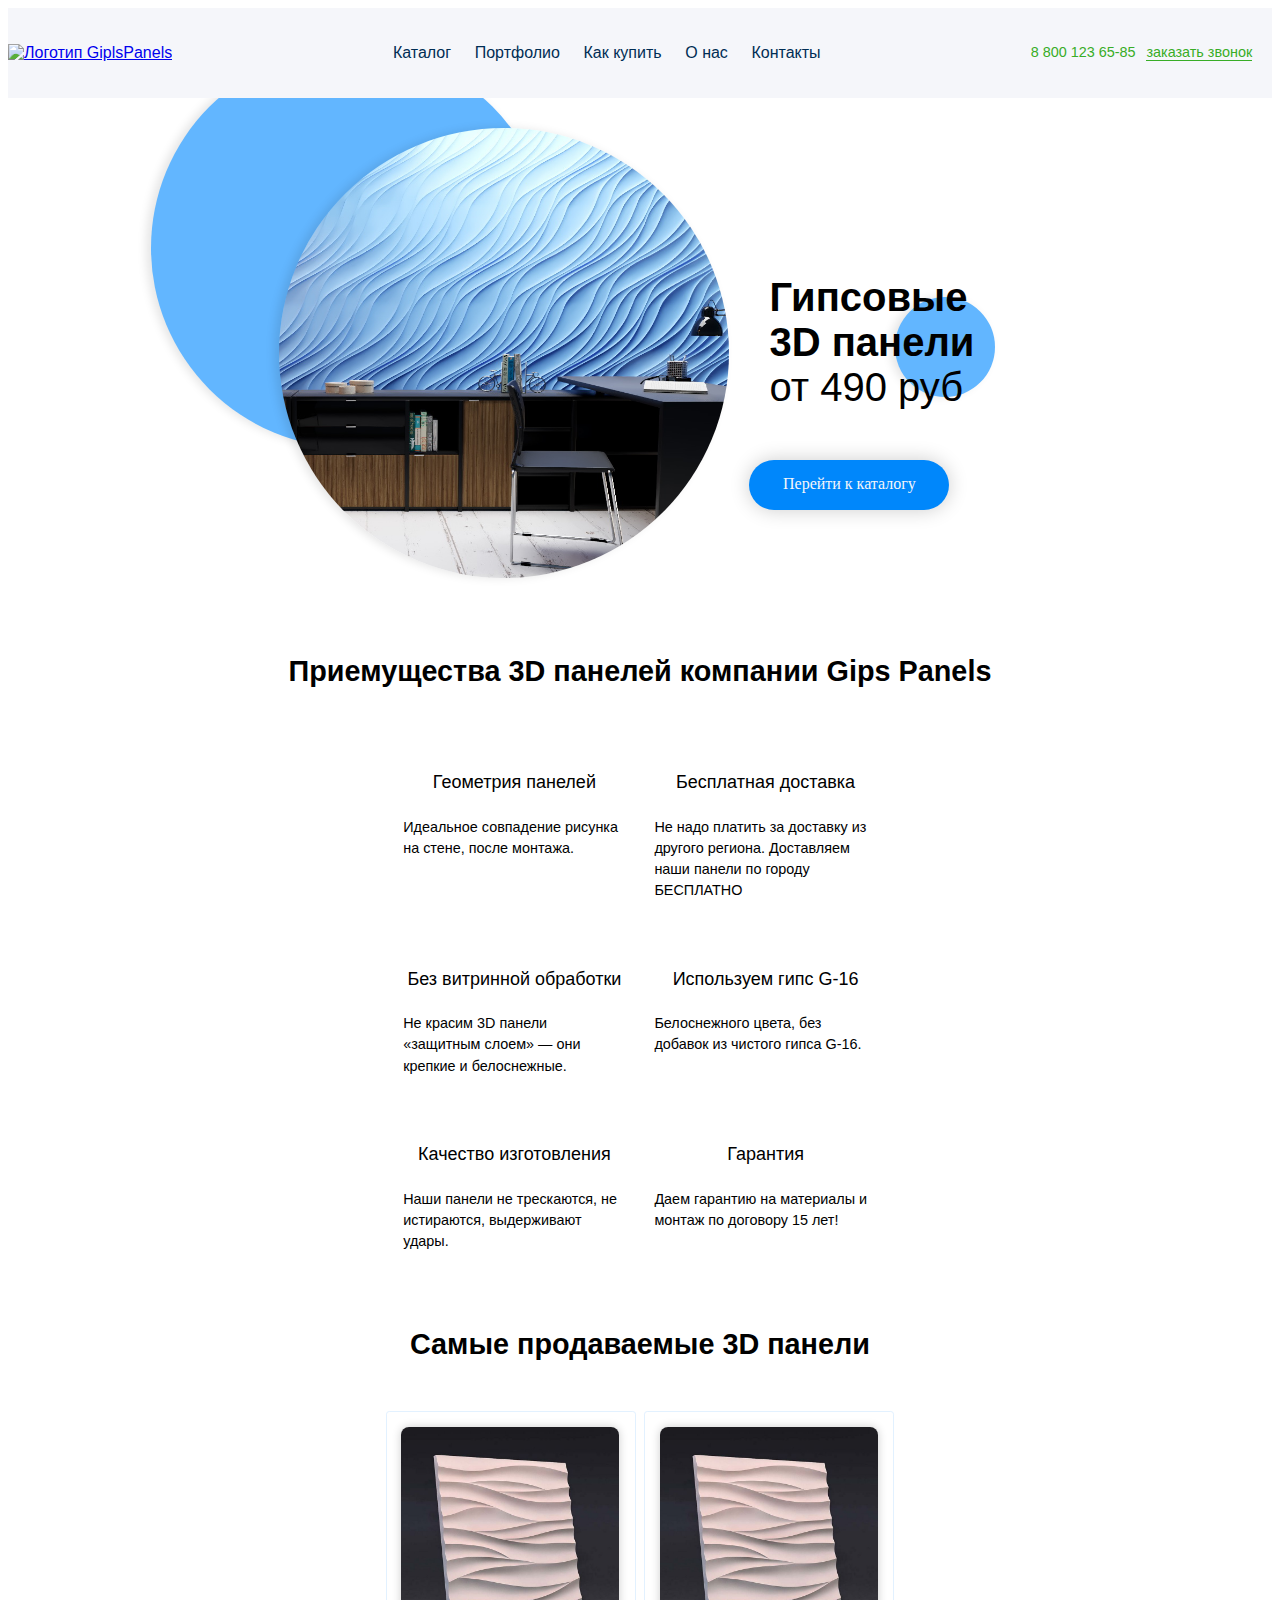
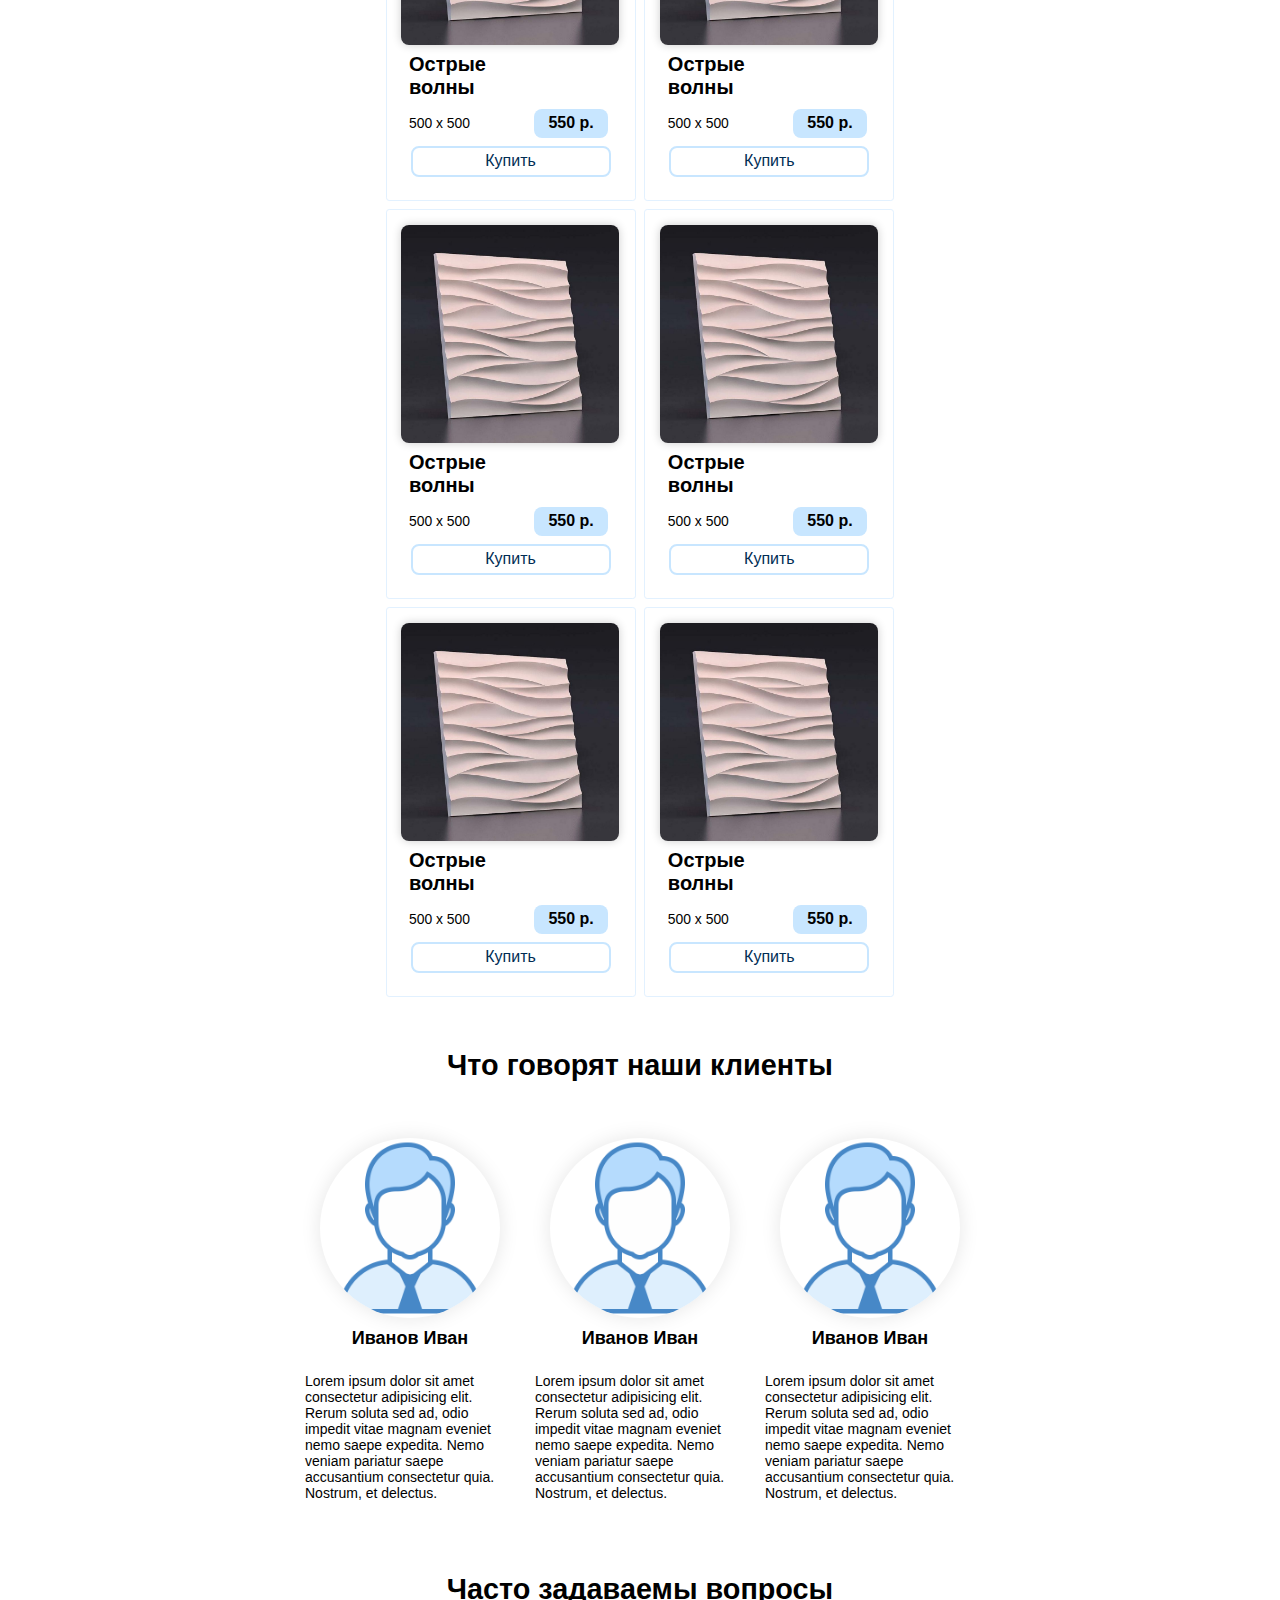
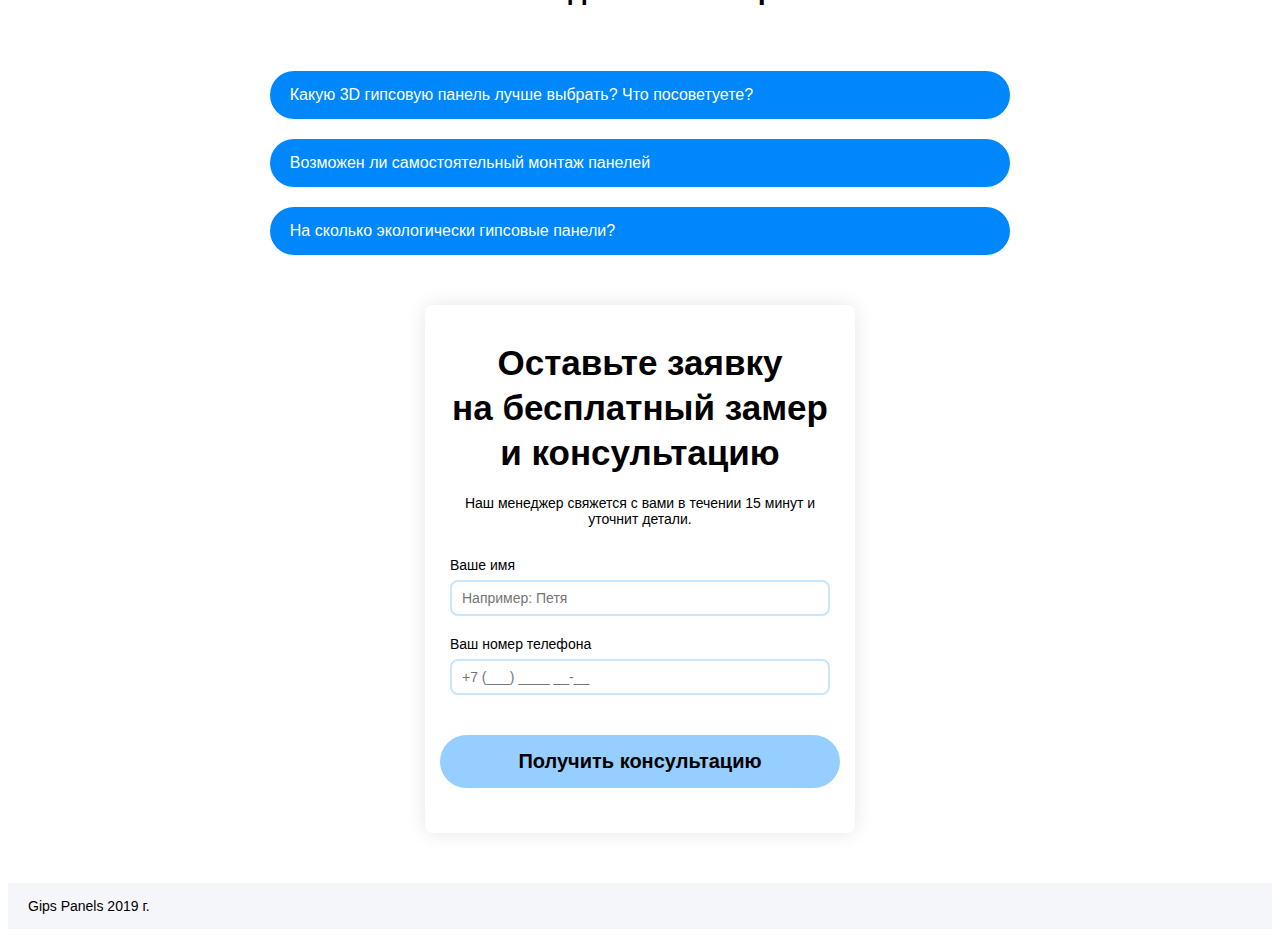
==== commit d8fb9059: "Add files via upload" ====
--- a/index.html
+++ b/index.html
@@ -12,22 +12,36 @@
 <body>
     <div class="wrapper">
         <header class="header">
-            <a href="#" class="header-logo">
+            <a href="index.html" class="header-logo">
                 <img src="images/logo.png" alt="Логотип GiplsPanels">
             </a>
             <nav class="header-nav">
-                <a href="#" class="header-nav__link">Каталог</a>
-                <a href="#" class="header-nav__link">Портфолио</a>
+                <a href="catalog.html" class="header-nav__link">Каталог</a>
+                <a href="portf.html" class="header-nav__link">Портфолио</a>
                 <a href="#" class="header-nav__link">Как купить</a>
                 <a href="#" class="header-nav__link">О нас</a>
-                <a href="#" class="header-nav__link">Партнерам</a>
+                <!--<a href="#" class="header-nav__link">Партнерам</a>-->
                 <a href="#" class="header-nav__link">Контакты</a>
             </nav>      
             <div class="header-contacts">
-                <a href="#callback" class="header-contacts__link">8 800 123 65-85</a>
-                <a href="#callback" class="header-contacts__link ">заказать звонок</a>
+                <a href="#callback" onclick="opac('callback');" class="header-contacts__link">8 800 123 65-85</a>
+                <a href="#callback" onclick="opac('callback');" class="header-contacts__link ">заказать звонок</a>
             </div>
         </header>
+        <div class="callback" id="callback">
+            <h4 class="callback__h4">
+                Заказать<br> бесплатный звонок
+            </h4>
+            <label class="callback__label">
+                <span class="callback__label__title">Ваше имя</span>
+                <input type="text" placeholder="Например: Петя" class="callback__label__input">
+            </label>
+            <label class="callback__label">
+                <span class="callback__label__title">Ваш номер телефона</span>
+                <input type="text" placeholder="+7 (___) ____ __-__" class="callback__label__input">
+            </label>
+            <input type="submit" class="callback__submit" value="Получить консультацию">
+        </div>
         <div class="second-block">
             <div class="second-block__imgblock">
                 <img src="images/second-block__imgblock__img.jpg" alt="гипсовая панель" class="second-block__imgblock__img">
@@ -35,7 +49,7 @@
             <div class="second-block__circle second-block__circle-1"></div>
             <div class="second-block__circle second-block__circle-2"></div>
             <span class="second-block__text">Гипсовые <br>3D панели <br><span class="second-block__text-second">от 490 руб</span></span></span>
-            <a href="#" class="second-block__button">Перейти к каталогу <i class="second-block__button-arrow fas fa-angle-right"></i></a>
+            <a href="catalog.html" class="second-block__button">Перейти к каталогу <i class="second-block__button-arrow fas fa-angle-right"></i></a>
         </div>
         <section class="section-advantage">
             <h2 class="section-advantage__h2 h2">
--- a/css/main.css
+++ b/css/main.css
@@ -102,17 +102,66 @@
           -webkit-transition: ease-in all 0.2s;
           -o-transition: ease-in all 0.2s;
           transition: ease-in all 0.2s; }
-  .wrapper .callback-form {
-    width: 300px;
-    height: 300px;
-    background: #000;
-    position: relative; }
+  .wrapper .callback {
+    width: 23em;
+    background: #ecf6ff;
+    position: fixed;
+    opacity: 0;
+    -webkit-transition: ease-in-out all 0.3s;
+    -o-transition: ease-in-out all 0.3s;
+    transition: ease-in-out all 0.3s;
+    top: 20%;
+    z-index: 3;
+    left: 37%;
+    border-radius: 8px;
+    -webkit-box-shadow: 0px 0px 5em #0087fb;
+    box-shadow: 0px 0px 5em #0087fb;
+    padding: 1em;
+    text-align: center; }
+    .wrapper .callback__h4 {
+      font-size: 1.9em;
+      margin: 0.5em 0 0.9em 0; }
+    .wrapper .callback__label__title {
+      display: block;
+      text-align: left;
+      margin-left: 0.7em;
+      margin-bottom: 0.3em;
+      font-weight: 500;
+      font-size: 0.9em; }
+    .wrapper .callback__label__input {
+      border-radius: 8px;
+      border: 2px solid #c8e6ff;
+      -webkit-transition: ease-in-out all 0.3s;
+      -o-transition: ease-in-out all 0.3s;
+      transition: ease-in-out all 0.3s;
+      padding: 0.4em;
+      width: 22em;
+      margin-bottom: 1em;
+      padding: 0.6em;
+      outline: none;
+      font-size: 0.9em; }
+    .wrapper .callback__submit {
+      margin-top: 20px;
+      margin-bottom: 30px;
+      width: 100%;
+      background: #95ceff;
+      padding: 15px;
+      border: 0;
+      font-size: 20px;
+      font-weight: 900;
+      border-radius: 30px;
+      -webkit-transition: ease-in-out all 0.3s;
+      -o-transition: ease-in-out all 0.3s;
+      transition: ease-in-out all 0.3s; }
+      .wrapper .callback__submit:hover {
+        background: #0087fb;
+        color: #fbfdff; }
   .wrapper .second-block {
     grid-area: second-block;
     display: grid;
     width: 100%;
     position: relative;
-    padding: 40px 10px;
+    padding: 1.87em 0.6em;
     -webkit-box-align: center;
     -webkit-align-items: center;
     -ms-flex-align: center;
@@ -121,8 +170,8 @@
     grid-column: 2/3;
     grid-row: 2/3; }
     .wrapper .second-block__imgblock {
-      height: 450px;
-      width: 450px;
+      height: 28.125em;
+      width: 28.125em;
       -webkit-box-shadow: -5px 0px 10px rgba(0, 0, 0, 0.1);
       box-shadow: -5px 0px 10px rgba(0, 0, 0, 0.1);
       grid-area: second-block__img;
@@ -133,8 +182,8 @@
       grid-column: 1/2;
       grid-row: 1/3; }
       .wrapper .second-block__imgblock__img {
-        height: 500px;
-        margin-left: -300px; }
+        height: 31.25em;
+        margin-left: -18.75em; }
     .wrapper .second-block__circle {
       position: absolute;
       border-radius: 50%;
@@ -178,7 +227,7 @@
       text-align: center;
       padding: 0.9em;
       height: 3.1em;
-      border-radius: 40px;
+      border-radius: 2.5em;
       color: #f5f6fa;
       -webkit-box-shadow: 0px 0px 20px rgba(0, 0, 0, 0.2);
       box-shadow: 0px 0px 20px rgba(0, 0, 0, 0.2);
@@ -190,8 +239,8 @@
       grid-row: 2/3; }
       .wrapper .second-block__button-arrow {
         position: absolute;
-        bottom: 17px;
-        right: 20px;
+        bottom: 1.1em;
+        right: 1.25em;
         opacity: 0;
         -webkit-transition: ease-in all 0.6s;
         -o-transition: ease-in all 0.6s;
@@ -200,35 +249,68 @@
         -webkit-box-shadow: none;
         box-shadow: none;
         background: #007be4;
-        width: 215px;
-        padding-right: 25px; }
+        width: 13.43em;
+        padding-right: 1.5em; }
         .wrapper .second-block__button:hover .second-block__button-arrow {
           opacity: 1; }
-  .wrapper h2 {
-    font-size: 30px;
+  .wrapper .gallery {
+    grid-column: 2/3;
+    grid-row: 5/6; }
+    .wrapper .gallery__img {
+      width: 16em;
+      border-radius: 8px;
+      -webkit-box-shadow: 0px 0px 20px rgba(0, 0, 0, 0.1);
+      box-shadow: 0px 0px 20px rgba(0, 0, 0, 0.1);
+      border: 2px solid #95ceff;
+      -webkit-transition: ease-in-out 0.3s all;
+      -o-transition: ease-in-out 0.3s all;
+      transition: ease-in-out 0.3s all;
+      margin: 2px; }
+      .wrapper .gallery__img:hover {
+        -webkit-box-shadow: 0px 0px 20px rgba(0, 0, 0, 0.2);
+        box-shadow: 0px 0px 20px rgba(0, 0, 0, 0.2);
+        border: 2px solid #fff;
+        cursor: pointer; }
+  .wrapper .h2 {
+    font-size: 1.8rem;
     position: relative;
-    line-height: 30px;
+    line-height: 1em;
     display: block;
     text-align: center;
-    padding-bottom: 50px; }
-    .wrapper h2:after {
-      content: '';
-      height: 10px;
-      width: 50px;
-      top: 10px;
-      left: -4%;
-      position: absolute;
-      background: #0087fb;
-      opacity: 0.3; }
-    .wrapper h2:before {
-      content: '';
-      height: 10px;
-      width: 50px;
-      top: 10px;
-      right: -4%;
-      position: absolute;
-      background: #0087fb;
-      opacity: 0.3; }
+    padding-bottom: 1.66em;
+    margin: 0 auto;
+    /*&:after {
+            content:'';
+            height: 10px;
+            width: 50px;
+            top: 10px;
+            left: 60px;
+            position: absolute;
+            background: $main_color;
+            opacity: 0.3;
+        }
+
+        &:before {
+            content:'';
+            height: 10px;
+            width: 50px;
+            top: 10px;
+            right: -70px;
+            position: absolute;
+            background: $main_color;
+            opacity: 0.3;
+        }*/ }
+  .wrapper .h3 {
+    text-align: center;
+    width: 100%;
+    grid-column: 2/3;
+    grid-row: 3/4;
+    font-size: 2em;
+    background: #0087fb;
+    color: #fff;
+    line-height: 2em;
+    -webkit-box-shadow: 0px 0px 20px rgba(0, 0, 0, 0.1);
+    box-shadow: 0px 0px 20px rgba(0, 0, 0, 0.1); }
   .wrapper .section-advantage {
     grid-column: 2/3;
     grid-row: 3/4;
@@ -255,30 +337,32 @@
       -ms-flex-pack: center;
       justify-content: center; }
       .wrapper .section-advantage__items__item {
-        width: 16.25rem;
-        padding: 0.9rem; }
+        width: 15.7em;
+        padding: 0.9em; }
         .wrapper .section-advantage__items__item__icon {
-          font-size: 2rem;
+          font-size: 2em;
           margin: 0 auto;
           display: block;
           color: #0087fb; }
         .wrapper .section-advantage__items__item__h4 {
-          font-size: 1.125rem;
+          font-size: 1.125em;
           font-weight: 500;
           text-align: center; }
         .wrapper .section-advantage__items__item__p {
           font-weight: 300;
-          font-size: 0.9rem;
+          font-size: 0.9em;
           line-height: 1.46em; }
-  .wrapper .section-best {
+  .wrapper .section-catalog {
+    margin-top: 0 !important; }
+  .wrapper .section-best, .wrapper .section-catalog {
     grid-column: 2/3;
     grid-row: 4/5;
-    margin-top: 50px; }
-    .wrapper .section-best__h2:after {
-      left: 90px; }
-    .wrapper .section-best__h2:before {
-      right: 90px; }
-    .wrapper .section-best__items {
+    margin-top: 3.12em; }
+    .wrapper .section-best__h2:after, .wrapper .section-catalog__h2:after {
+      left: 5.62em; }
+    .wrapper .section-best__h2:before, .wrapper .section-catalog__h2:before {
+      right: 5.62em; }
+    .wrapper .section-best__items, .wrapper .section-catalog__items {
       display: -webkit-box;
       display: -webkit-flex;
       display: -ms-flexbox;
@@ -299,56 +383,56 @@
       -webkit-justify-content: center;
       -ms-flex-pack: center;
       justify-content: center; }
-      .wrapper .section-best__items__item {
-        width: 250px;
-        padding: 15px;
+      .wrapper .section-best__items__item, .wrapper .section-catalog__items__item {
+        width: 15.62em;
+        padding: 0.9em;
         border: 1px solid #e2f1ff;
-        border-radius: 8px;
-        margin: 5px;
+        border-radius: 0.2em;
+        margin: 0.28em;
         -webkit-transition: ease-in-out all 0.4s;
         -o-transition: ease-in-out all 0.4s;
         transition: ease-in-out all 0.4s; }
-        .wrapper .section-best__items__item:hover {
+        .wrapper .section-best__items__item:hover, .wrapper .section-catalog__items__item:hover {
           -webkit-box-shadow: 0px 0px 10px rgba(0, 0, 0, 0.1);
           box-shadow: 0px 0px 10px rgba(0, 0, 0, 0.1); }
-        .wrapper .section-best__items__item__img {
-          width: 218px;
+        .wrapper .section-best__items__item__img, .wrapper .section-catalog__items__item__img {
+          width: 13.62em;
           border-radius: 8px;
           -webkit-box-shadow: 0px 0px 10px rgba(0, 0, 0, 0.2);
           box-shadow: 0px 0px 10px rgba(0, 0, 0, 0.2); }
-        .wrapper .section-best__items__item__name {
+        .wrapper .section-best__items__item__name, .wrapper .section-catalog__items__item__name {
           display: inline-block;
-          font-size: 20px;
-          padding: 10px 70px 10px 8px;
+          font-size: 1.25em;
+          padding: 0.2em 3.5em 0.5em 0.4em;
           font-weight: 600; }
-        .wrapper .section-best__items__item__desc {
+        .wrapper .section-best__items__item__desc, .wrapper .section-catalog__items__item__desc {
           display: inline-block;
-          font-size: 14px;
-          padding: 0px 60px 0px 8px;
+          font-size: 0.87em;
+          padding: 0px 4.28em 0px 0.57em;
           font-weight: 300;
-          line-height: 28px; }
-        .wrapper .section-best__items__item__price {
+          line-height: 1.5em; }
+        .wrapper .section-best__items__item__price, .wrapper .section-catalog__items__item__price {
           display: inline-block;
-          font-size: 16px;
+          font-size: 1em;
           font-weight: 600;
           background: #c8e6ff;
-          padding: 0px 15px;
-          line-height: 30px;
-          border-radius: 8px; }
-        .wrapper .section-best__items__item__button {
+          padding: 0px 0.9em;
+          line-height: 1.8em;
+          border-radius: 0.5em; }
+        .wrapper .section-best__items__item__button, .wrapper .section-catalog__items__item__button {
           text-decoration: none;
           color: #002d54;
           position: relative;
-          margin: 8px 10px;
-          padding: 5px 0;
+          margin: 0.5em 0.6em;
+          padding: 0.3em 0;
           display: block;
           text-align: center;
           -webkit-transition: ease-in-out all 0.2s;
           -o-transition: ease-in-out all 0.2s;
           transition: ease-in-out all 0.2s;
           border: 2px solid #c8e6ff;
-          border-radius: 8px; }
-          .wrapper .section-best__items__item__button:hover {
+          border-radius: 0.5em; }
+          .wrapper .section-best__items__item__button:hover, .wrapper .section-catalog__items__item__button:hover {
             color: #fff;
             border: 2px solid #0087fb;
             background: #0087fb;
@@ -356,9 +440,9 @@
                             background: $main_color;
                             height: 33px;                            
                         }*/ }
-          .wrapper .section-best__items__item__button:before {
+          .wrapper .section-best__items__item__button:before, .wrapper .section-catalog__items__item__button:before {
             content: '';
-            border-radius: 8px;
+            border-radius: 0.5em;
             height: 0px;
             background: #afdaff;
             position: absolute;
@@ -548,7 +632,15 @@
         .wrapper .footer-social__icon:hover {
           color: #0087fb; }
 
-@media (max-width: 1200px) {
+@media (min-width: 1600px) {
+  html, body {
+    font-size: 14px; } }
+
+@media (min-width: 1200px) and (max-width: 1599px) {
+  html, body {
+    font-size: 16px; } }
+
+@media (max-width: 1199px) {
   html, body {
     font-size: 20px; }
   .wrapper {
@@ -572,6 +664,14 @@
         grid-column: 1/4;
         grid-row: 3/4;
         padding: 1em; }
+    .wrapper .second-block {
+      grid-template-columns: 1fr 1fr; }
+      .wrapper .second-block__imgblock {
+        height: 22em;
+        width: 22em; }
+        .wrapper .second-block__imgblock__img {
+          height: 25.25em;
+          margin-left: -14.75em; }
     .wrapper .section-advantage {
       font-size: 18px; } }
 
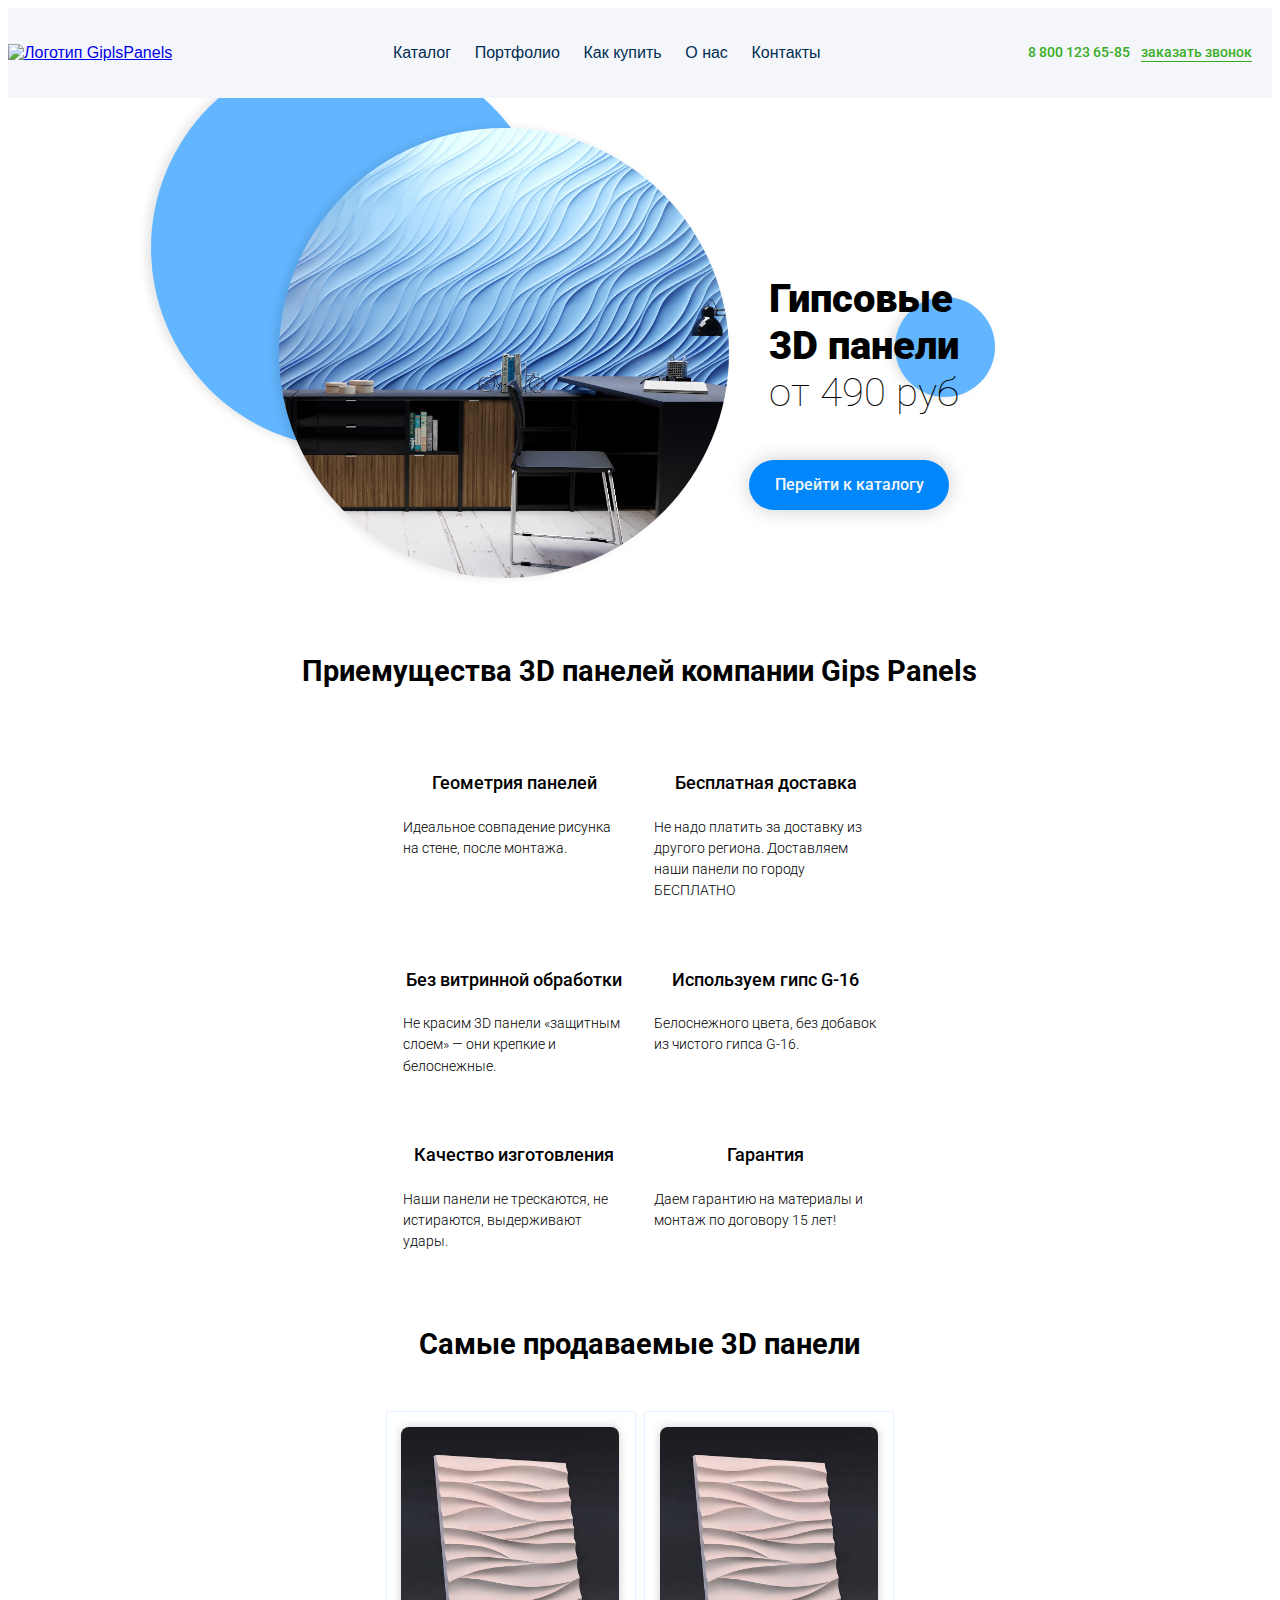
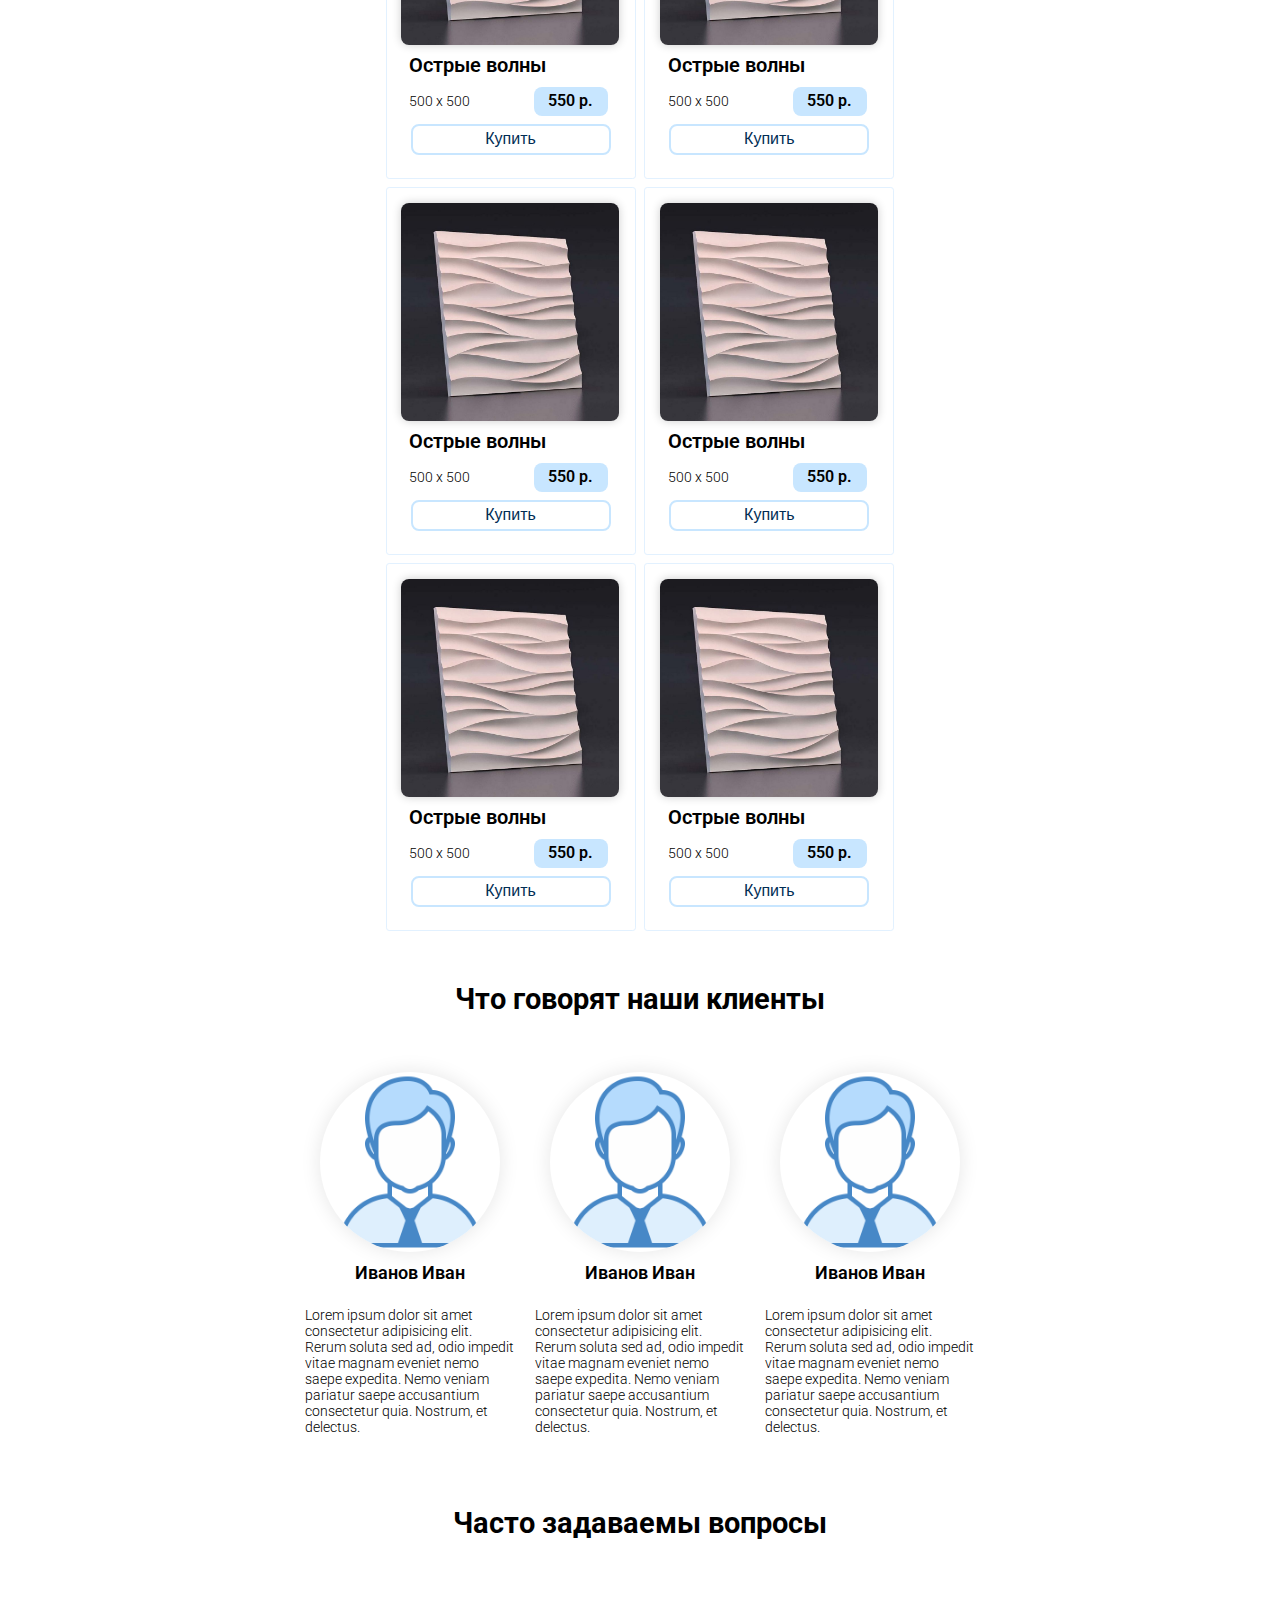
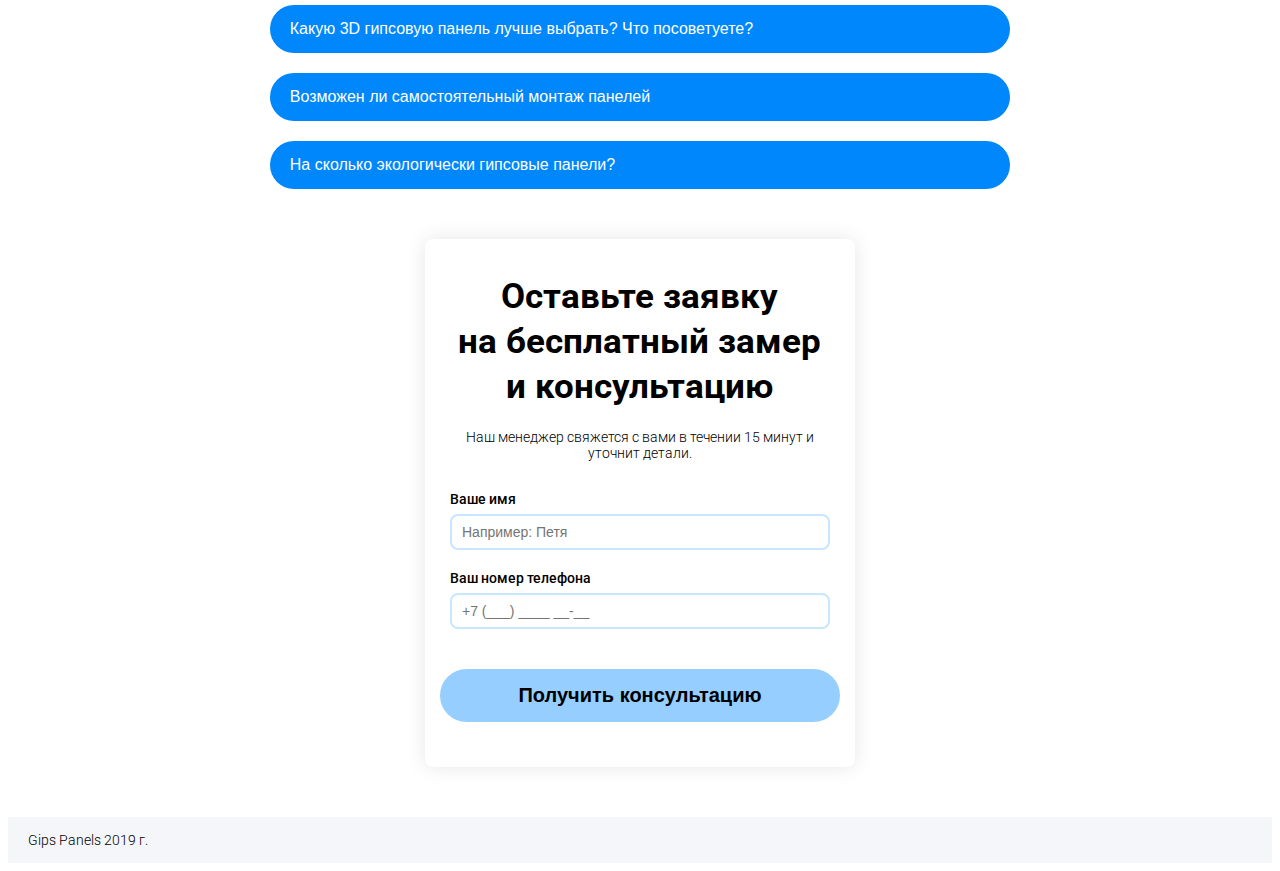
==== commit 3419161d: "Update index.html" ====
--- a/index.html
+++ b/index.html
@@ -5,6 +5,7 @@
     <meta name="viewport" content="width=device-width, initial-scale=1.0">
     <meta http-equiv="X-UA-Compatible" content="ie=edge">
     <link rel="stylesheet" href="css/main.css" type="text/css">
+    <link href="https://fonts.googleapis.com/css?family=Roboto|Roboto+Condensed&display=swap" rel="stylesheet">
     <link rel="stylesheet" href="css/normalize.css" type="text/css">
     <link rel="stylesheet" href="css/magnific-popup.css" type="text/css">
     <title>main</title>
@@ -241,4 +242,4 @@
     <script src="https://cdnjs.cloudflare.com/ajax/libs/jquery/3.4.1/jquery.min.js" integrity="sha256-CSXorXvZcTkaix6Yvo6HppcZGetbYMGWSFlBw8HfCJo=" crossorigin="anonymous"></script>
   <script src="js/main.js"></script>
 </body>
-</html>+</html>
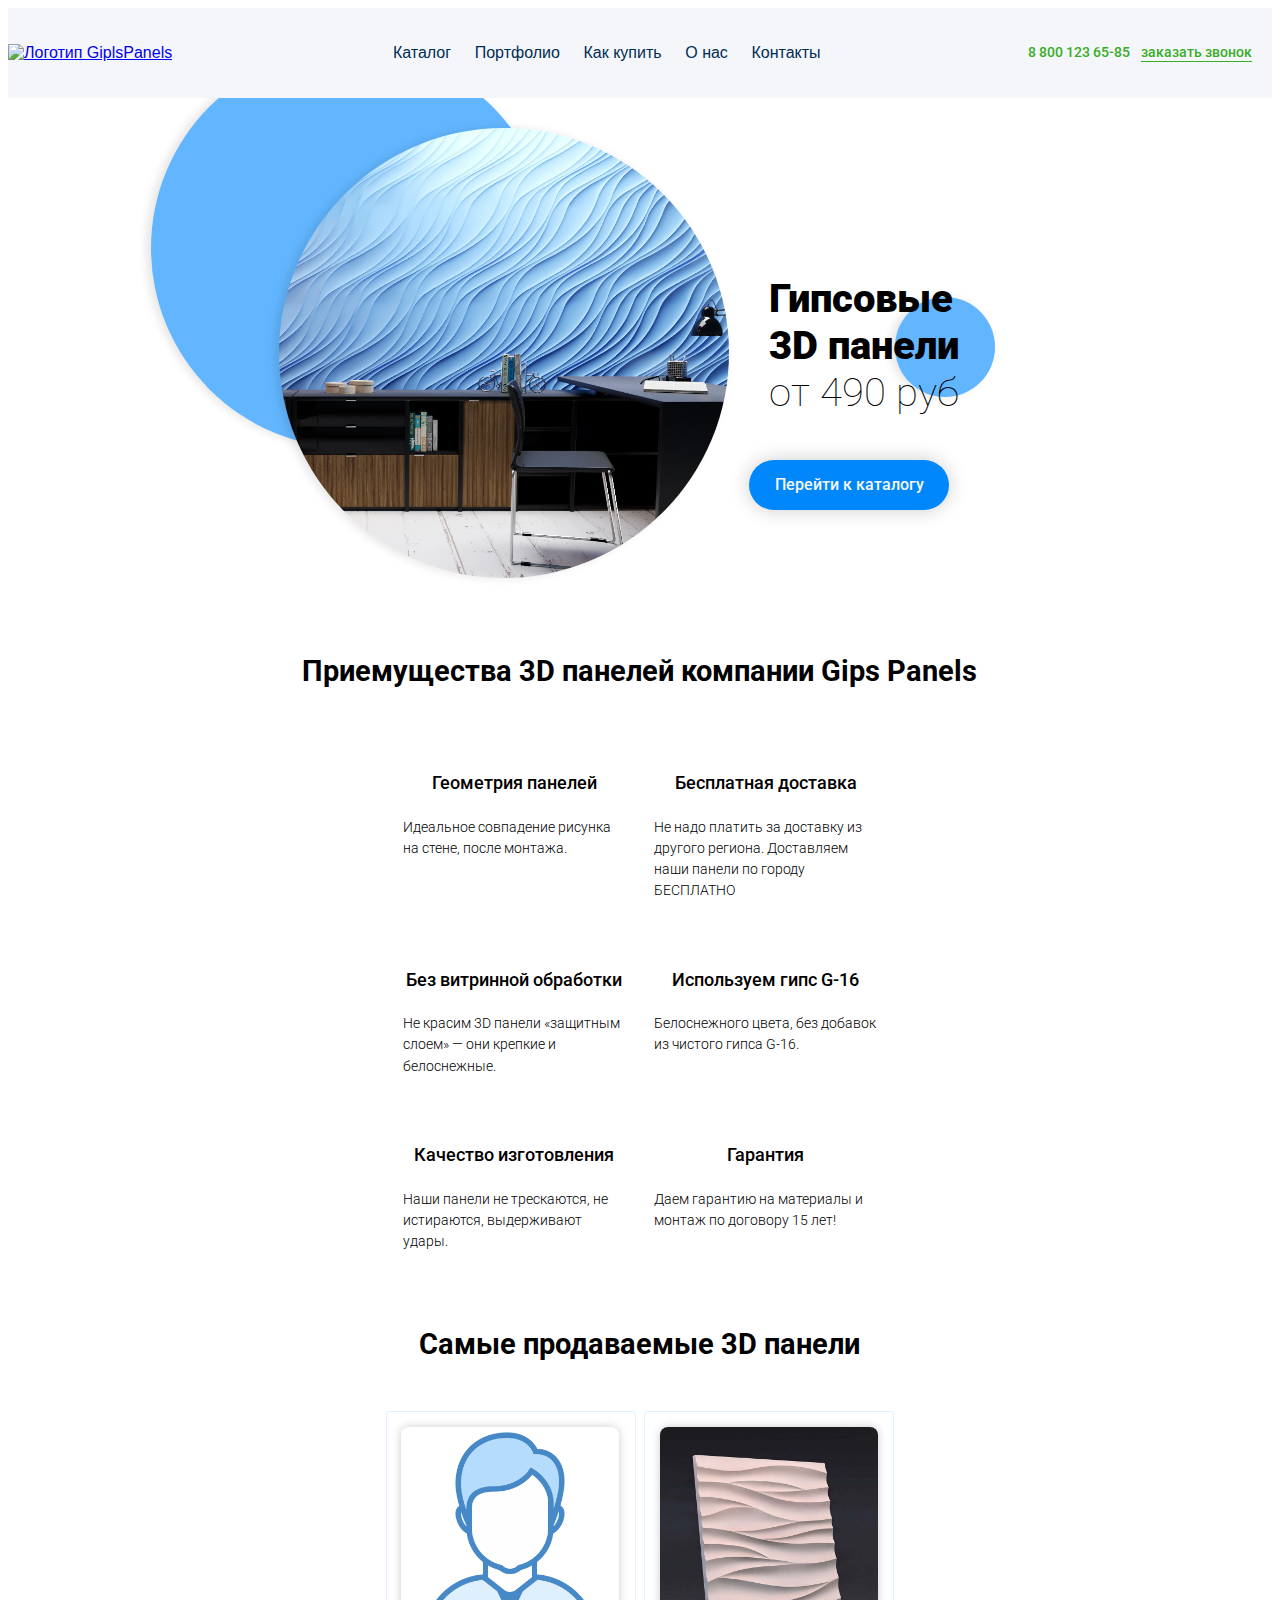
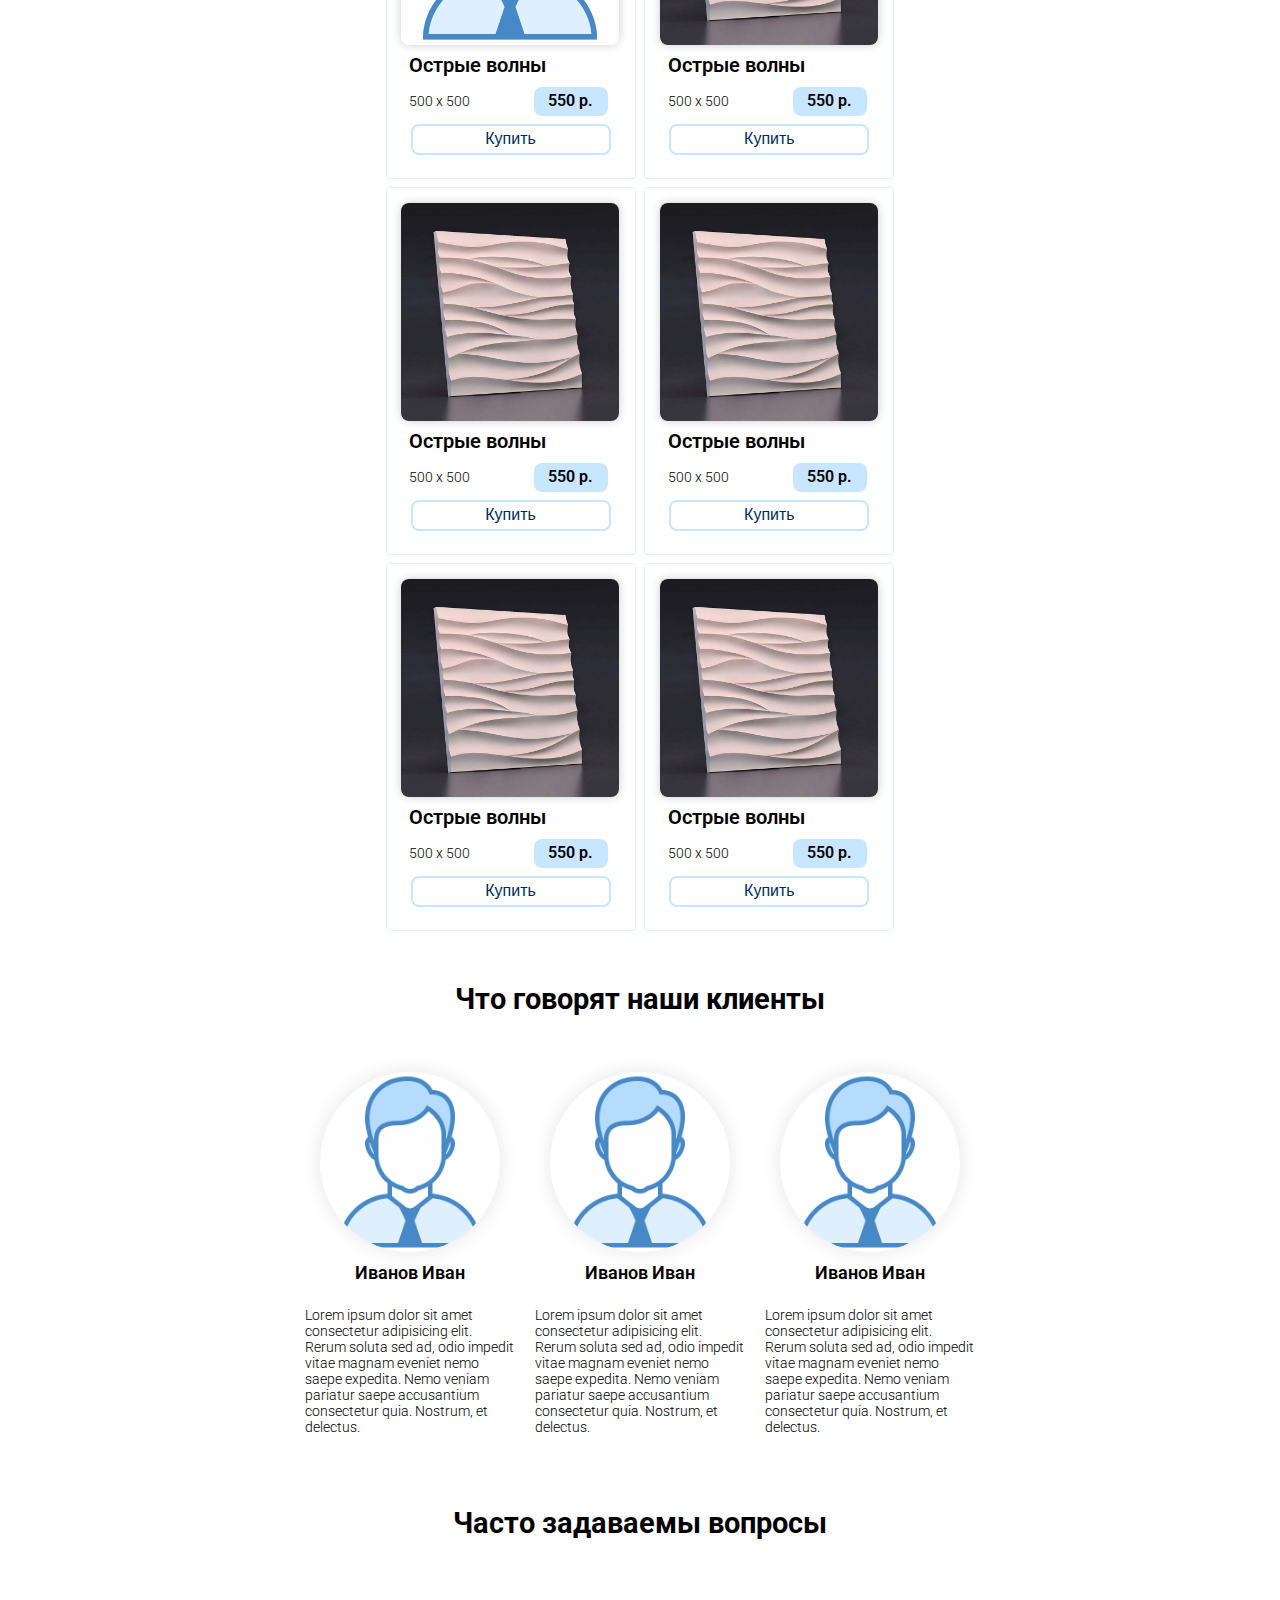
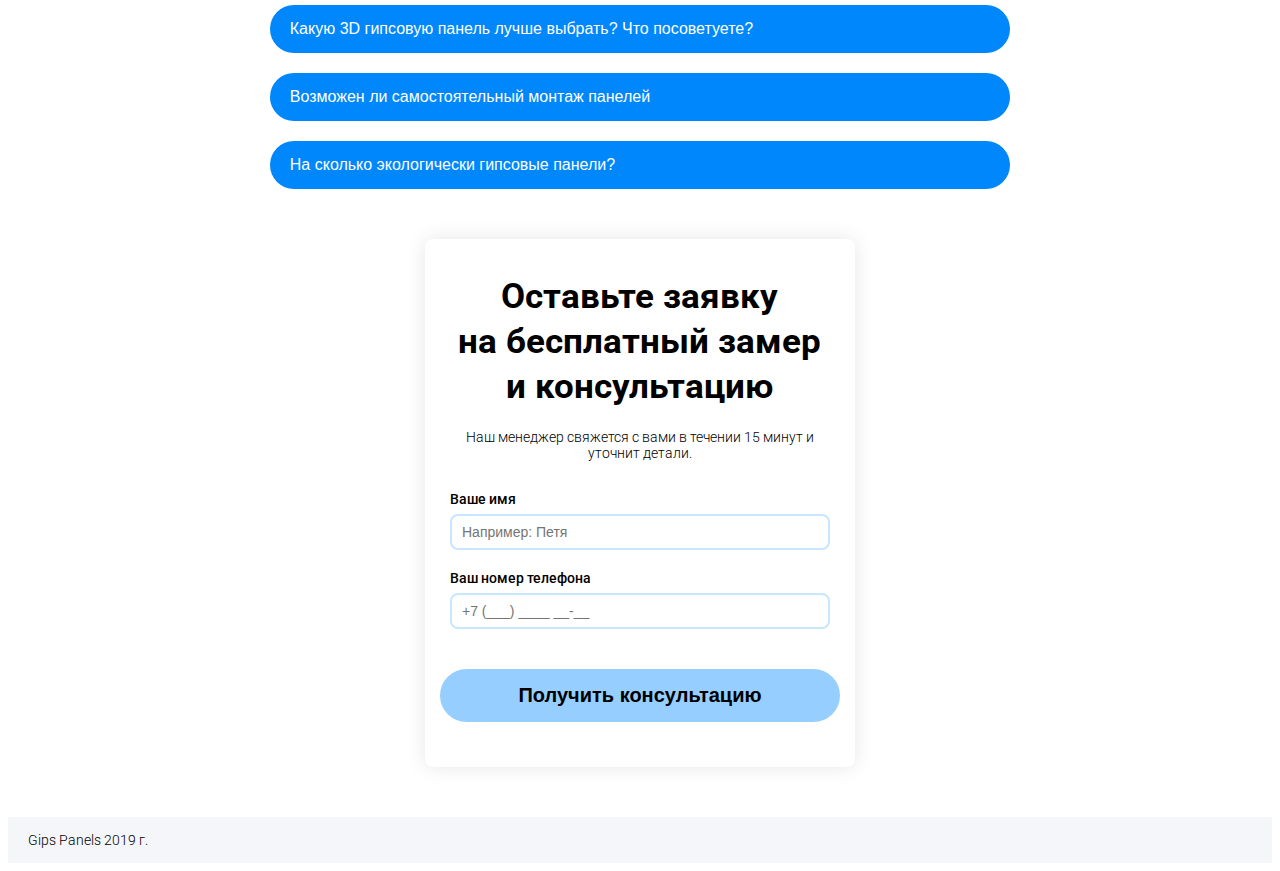
==== commit 439fc3a2: "1" ====
--- a/index.html
+++ b/index.html
@@ -29,19 +29,23 @@
                 <a href="#callback" onclick="opac('callback');" class="header-contacts__link ">заказать звонок</a>
             </div>
         </header>
-        <div class="callback" id="callback">
-            <h4 class="callback__h4">
+        <div class="section-callback" id="callback">
+            <div class="section-callback-wrap"></div>
+            <div class="section-callback-form" >
+            <a href="#" class ="section-callback-form__cross cross" onclick="opac('callback');"><i class="fas fa-times"></i></a>
+            <h4 class="section-callback-form__h4">
                 Заказать<br> бесплатный звонок
             </h4>
-            <label class="callback__label">
-                <span class="callback__label__title">Ваше имя</span>
-                <input type="text" placeholder="Например: Петя" class="callback__label__input">
+            <label class="section-callback-form__label">
+                <span class="section-callback-form__label__title">Ваше имя</span>
+                <input type="text" placeholder="Например: Петя" class="section-callback-form__label__input">
             </label>
-            <label class="callback__label">
-                <span class="callback__label__title">Ваш номер телефона</span>
-                <input type="text" placeholder="+7 (___) ____ __-__" class="callback__label__input">
+            <label class="section-callback-form__label">
+                <span class="section-callback-form__label__title">Ваш номер телефона</span>
+                <input type="text" placeholder="+7 (___) ____ __-__" class="section-callback-form__label__input">
             </label>
-            <input type="submit" class="callback__submit" value="Получить консультацию">
+            <input type="submit" class="section-callback-form__submit" value="Получить консультацию">
+        </div>
         </div>
         <div class="second-block">
             <div class="second-block__imgblock">
@@ -88,17 +92,28 @@
                     <p class="section-advantage__items__item__p">Даем гарантию на материалы и монтаж по договору 15 лет!</p>
                 </div>
         </section>
+        <div class="section-cart" id="section-cart">
+            <div class="section-cart-block">
+                <a href="#" class="cross section-cart-block__cross" onclick="cart();"><i class="fas fa-times"></i></a>
+                <img src="images/ostrie-volni_model.jpg" alt="" class="section-cart-block__img">
+                <h3 class="section-cart-block__h3">Острые волны</h3>
+                <span class="section-cart-block__colichspan">Количество панелей</span>
+                <input type="text" class="section-cart-block__colichinput">
+                
+
+            </div>
+        </div>
         <section class="section-best">
             <h2 class="section-best__h2 h2">
                 Самые продаваемые 3D панели
             </h2>
             <div class="section-best__items">
                 <div class="section-best__items__item">
-                    <img src="images/ostrie-volni_model.jpg" alt="" class="section-best__items__item__img">
-                    <span class="section-best__items__item__name">Острые волны</span>
-                    <span class="section-best__items__item__desc">500 x 500</span>
-                    <span class="section-best__items__item__price">550 р.</span>
-                    <a href="#" class="section-best__items__item__button">Купить</a>        
+                    <img src="images/section-comments__items__item__img.png" alt="" class="section-best__items__item__img">
+                    <span class="section-best__items__item__name">Острые волны</span>
+                    <span class="section-best__items__item__desc">500 x 500</span>
+                    <span class="section-best__items__item__price">550 р.</span>
+                    <a href="#" onclick="cart('images/section-comments__items__item__img.png')" class="section-best__items__item__button">Купить</a>        
                 </div>
                 <div class="section-best__items__item">
                     <img src="images/ostrie-volni_model.jpg" alt="" class="section-best__items__item__img">
--- a/css/main.css
+++ b/css/main.css
@@ -102,60 +102,118 @@
           -webkit-transition: ease-in all 0.2s;
           -o-transition: ease-in all 0.2s;
           transition: ease-in all 0.2s; }
-  .wrapper .callback {
-    width: 23em;
-    background: #ecf6ff;
+  .wrapper .cross {
+    float: right;
+    color: #49abff;
+    font-size: 1.3em; }
+    .wrapper .cross:hover {
+      color: #0087fb;
+      -webkit-animation: translation 0.2s 0s 1 linear;
+      animation: translation 0.2s 0s 1 linear; }
+
+@-webkit-keyframes translation {
+  0% {
+    -webkit-transform: rotate(0deg);
+    transform: rotate(0deg); }
+  30% {
+    -webkit-transform: rotate(-30deg);
+    transform: rotate(-30deg); }
+  100% {
+    -webkit-transform: rotate(90deg);
+    transform: rotate(90deg); } }
+
+@keyframes translation {
+  0% {
+    -webkit-transform: rotate(0deg);
+    transform: rotate(0deg); }
+  30% {
+    -webkit-transform: rotate(-30deg);
+    transform: rotate(-30deg); }
+  100% {
+    -webkit-transform: rotate(90deg);
+    transform: rotate(90deg); } }
+  .wrapper .section-callback {
     position: fixed;
+    display: none;
     opacity: 0;
-    -webkit-transition: ease-in-out all 0.3s;
-    -o-transition: ease-in-out all 0.3s;
-    transition: ease-in-out all 0.3s;
-    top: 20%;
+    -webkit-transition: ease-in-out opacity 2s;
+    -o-transition: ease-in-out opacity 2s;
+    transition: ease-in-out opacity 2s;
     z-index: 3;
-    left: 37%;
-    border-radius: 8px;
-    -webkit-box-shadow: 0px 0px 5em #0087fb;
-    box-shadow: 0px 0px 5em #0087fb;
-    padding: 1em;
-    text-align: center; }
-    .wrapper .callback__h4 {
-      font-size: 1.9em;
-      margin: 0.5em 0 0.9em 0; }
-    .wrapper .callback__label__title {
-      display: block;
-      text-align: left;
-      margin-left: 0.7em;
-      margin-bottom: 0.3em;
-      font-weight: 500;
-      font-size: 0.9em; }
-    .wrapper .callback__label__input {
+    -webkit-box-pack: center;
+    -webkit-justify-content: center;
+    -ms-flex-pack: center;
+    justify-content: center;
+    -webkit-box-align: center;
+    -webkit-align-items: center;
+    -ms-flex-align: center;
+    align-items: center;
+    width: 100%;
+    height: 100%; }
+    .wrapper .section-callback-wrap {
+      position: absolute;
+      width: 100%;
+      height: 100%;
+      background: #000;
+      opacity: 0.6;
+      z-index: -1;
+      -webkit-filter: blur(20);
+      filter: blur(20); }
+    .wrapper .section-callback-form {
+      width: 23em;
+      background: #ecf6ff;
       border-radius: 8px;
-      border: 2px solid #c8e6ff;
-      -webkit-transition: ease-in-out all 0.3s;
-      -o-transition: ease-in-out all 0.3s;
-      transition: ease-in-out all 0.3s;
-      padding: 0.4em;
-      width: 22em;
-      margin-bottom: 1em;
-      padding: 0.6em;
-      outline: none;
-      font-size: 0.9em; }
-    .wrapper .callback__submit {
-      margin-top: 20px;
-      margin-bottom: 30px;
-      width: 100%;
-      background: #95ceff;
-      padding: 15px;
-      border: 0;
-      font-size: 20px;
-      font-weight: 900;
-      border-radius: 30px;
-      -webkit-transition: ease-in-out all 0.3s;
-      -o-transition: ease-in-out all 0.3s;
-      transition: ease-in-out all 0.3s; }
-      .wrapper .callback__submit:hover {
-        background: #0087fb;
-        color: #fbfdff; }
+      -webkit-box-shadow: 0px 0px 5em #0087fb;
+      box-shadow: 0px 0px 5em #0087fb;
+      padding: 1em;
+      text-align: center;
+      z-index: 4; }
+      .wrapper .section-callback-form__cross {
+        float: right; }
+      .wrapper .section-callback-form__h4 {
+        font-size: 2em;
+        line-height: 1.4em;
+        margin: 0.5em 0 0.9em 0;
+        font-weight: 900; }
+      .wrapper .section-callback-form__label__title {
+        display: block;
+        text-align: left;
+        margin-left: 0.7em;
+        margin-bottom: 0.3em;
+        font-weight: 600;
+        font-size: 0.9em; }
+      .wrapper .section-callback-form__label__input {
+        border-radius: 8px;
+        border: 2px solid #c8e6ff;
+        -webkit-transition: ease-in-out all 0.3s;
+        -o-transition: ease-in-out all 0.3s;
+        transition: ease-in-out all 0.3s;
+        padding: 0.4em;
+        width: 22em;
+        margin-bottom: 1em;
+        padding: 0.6em;
+        outline: none;
+        font-size: 0.9em; }
+        .wrapper .section-callback-form__label__input:focus {
+          border: 2px solid #0087fb;
+          -webkit-box-shadow: 0px 0px 20px rgba(0, 0, 0, 0.1);
+          box-shadow: 0px 0px 20px rgba(0, 0, 0, 0.1); }
+      .wrapper .section-callback-form__submit {
+        margin-top: 20px;
+        margin-bottom: 30px;
+        width: 100%;
+        background: #95ceff;
+        padding: 15px;
+        border: 0;
+        font-size: 20px;
+        font-weight: 900;
+        border-radius: 30px;
+        -webkit-transition: ease-in-out all 0.3s;
+        -o-transition: ease-in-out all 0.3s;
+        transition: ease-in-out all 0.3s; }
+        .wrapper .section-callback-form__submit:hover {
+          background: #0087fb;
+          color: #fbfdff; }
   .wrapper .second-block {
     grid-area: second-block;
     display: grid;
@@ -354,6 +412,64 @@
           line-height: 1.46em; }
   .wrapper .section-catalog {
     margin-top: 0 !important; }
+  .wrapper #section-cart {
+    opacity: 0;
+    display: none; }
+  .wrapper .section-cart {
+    width: 100%;
+    height: 100%;
+    position: fixed;
+    z-index: 5;
+    -webkit-box-pack: center;
+    -webkit-justify-content: center;
+    -ms-flex-pack: center;
+    justify-content: center;
+    -webkit-box-align: center;
+    -webkit-align-items: center;
+    -ms-flex-align: center;
+    align-items: center;
+    -webkit-transition: ease-in-out opacity 1s;
+    -o-transition: ease-in-out opacity 1s;
+    transition: ease-in-out opacity 1s; }
+    .wrapper .section-cart-block {
+      padding: 2.5em 2em 2em 2em;
+      background: #fff;
+      border-radius: 8px;
+      -webkit-box-shadow: 0px 0px 20px rgba(0, 0, 0, 0.1);
+      box-shadow: 0px 0px 20px rgba(0, 0, 0, 0.1);
+      position: relative; }
+      .wrapper .section-cart-block__img {
+        width: 16em;
+        border-radius: 8px;
+        -webkit-box-shadow: 0px 0px 20px rgba(0, 0, 0, 0.1);
+        box-shadow: 0px 0px 20px rgba(0, 0, 0, 0.1); }
+      .wrapper .section-cart-block__cross {
+        text-align: right;
+        position: absolute;
+        top: 0.9em;
+        font-size: 1em;
+        right: 1em; }
+      .wrapper .section-cart-block__colichspan {
+        font-size: 0.9em;
+        font-weight: 500;
+        margin-left: 1em; }
+      .wrapper .section-cart-block__colichinput {
+        margin-left: 0.5em;
+        height: 2.5em;
+        width: 6em;
+        border-radius: 8px;
+        border: 2px solid #c8e6ff;
+        padding: 0.7em 0.5em;
+        line-height: 2.5em;
+        font-size: 0.8em;
+        -webkit-transition: ease-in-out all .3s;
+        -o-transition: ease-in-out all .3s;
+        transition: ease-in-out all .3s; }
+        .wrapper .section-cart-block__colichinput:focus {
+          outline: none;
+          border: 2px solid #0087fb;
+          -webkit-box-shadow: 0px 0px 20px rgba(0, 0, 0, 0.1);
+          box-shadow: 0px 0px 20px rgba(0, 0, 0, 0.1); }
   .wrapper .section-best, .wrapper .section-catalog {
     grid-column: 2/3;
     grid-row: 4/5;
@@ -431,7 +547,8 @@
           -o-transition: ease-in-out all 0.2s;
           transition: ease-in-out all 0.2s;
           border: 2px solid #c8e6ff;
-          border-radius: 0.5em; }
+          border-radius: 0.5em;
+          z-index: 2; }
           .wrapper .section-best__items__item__button:hover, .wrapper .section-catalog__items__item__button:hover {
             color: #fff;
             border: 2px solid #0087fb;
@@ -452,7 +569,7 @@
             -webkit-transition: ease-in-out all 0.3s;
             -o-transition: ease-in-out all 0.3s;
             transition: ease-in-out all 0.3s;
-            z-index: -1; }
+            z-index: 1; }
   .wrapper .section-comments {
     grid-column: 2/3;
     grid-row: 5/6;
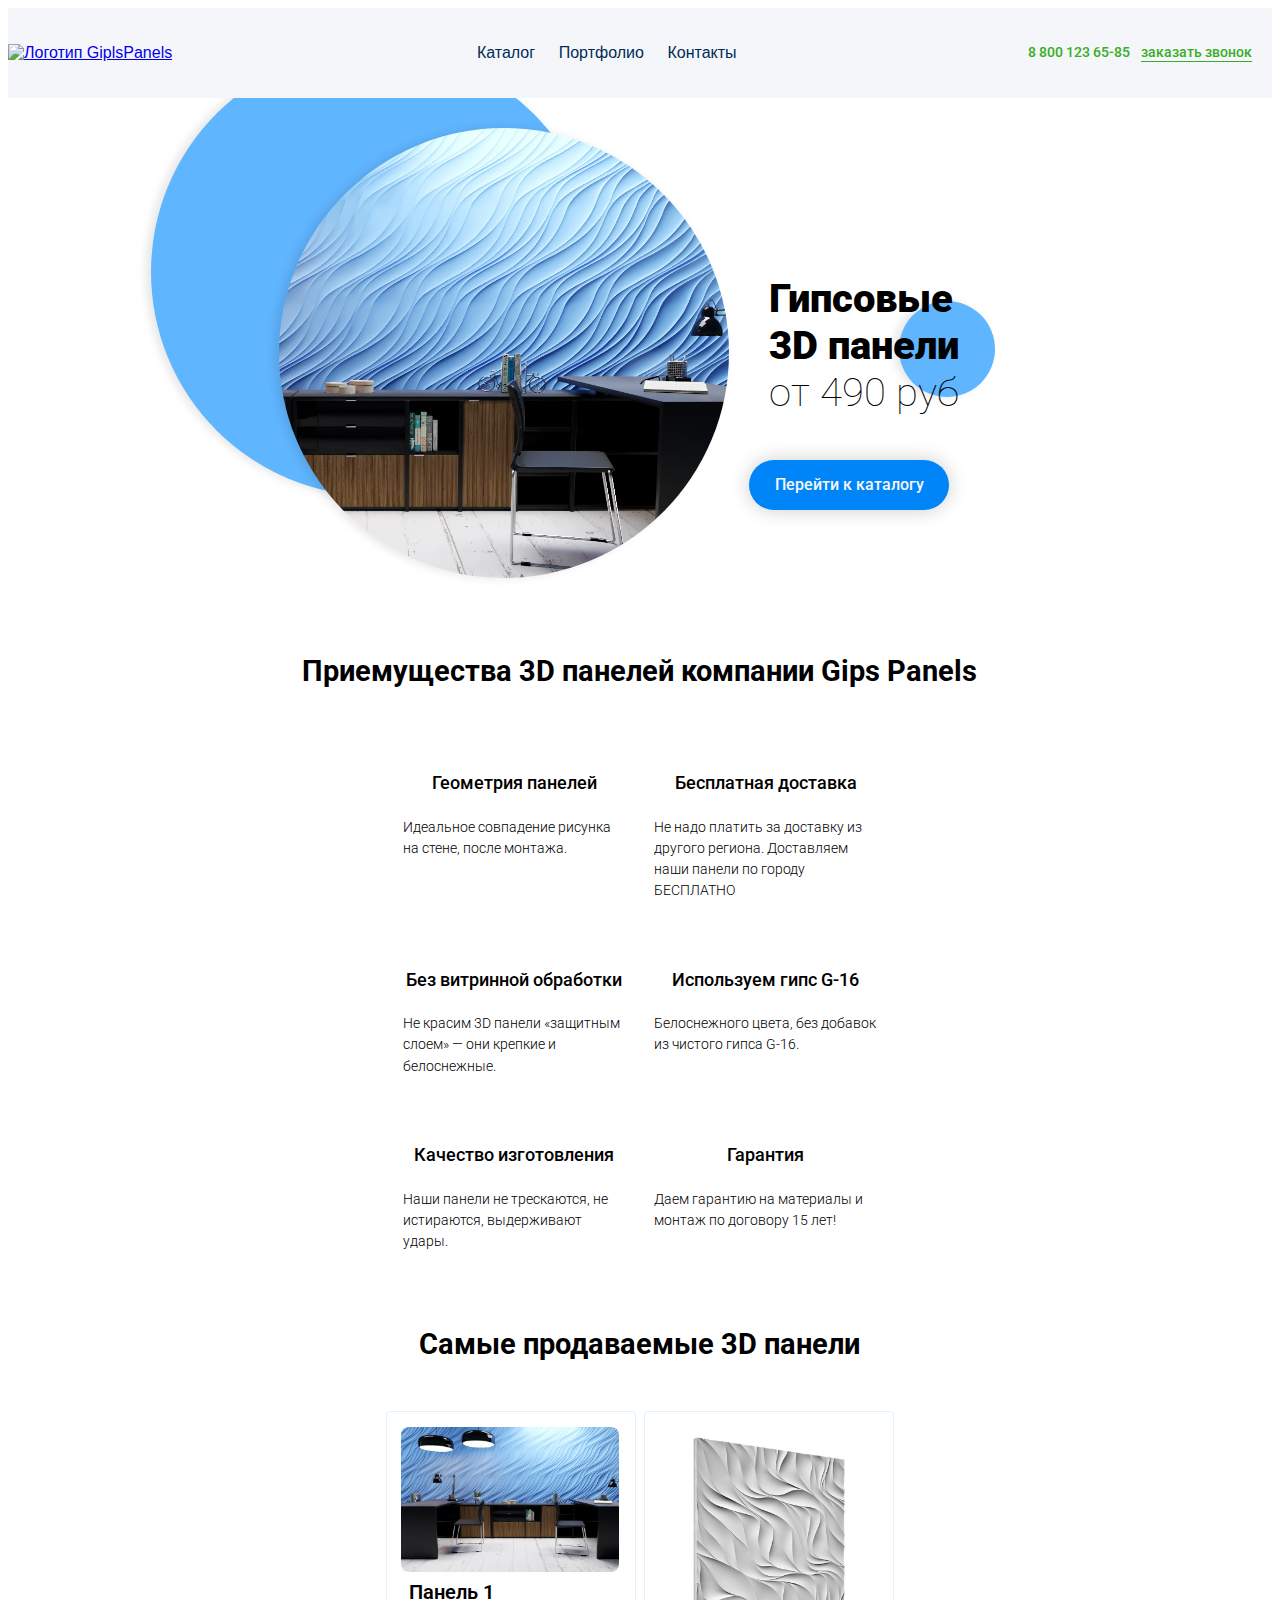
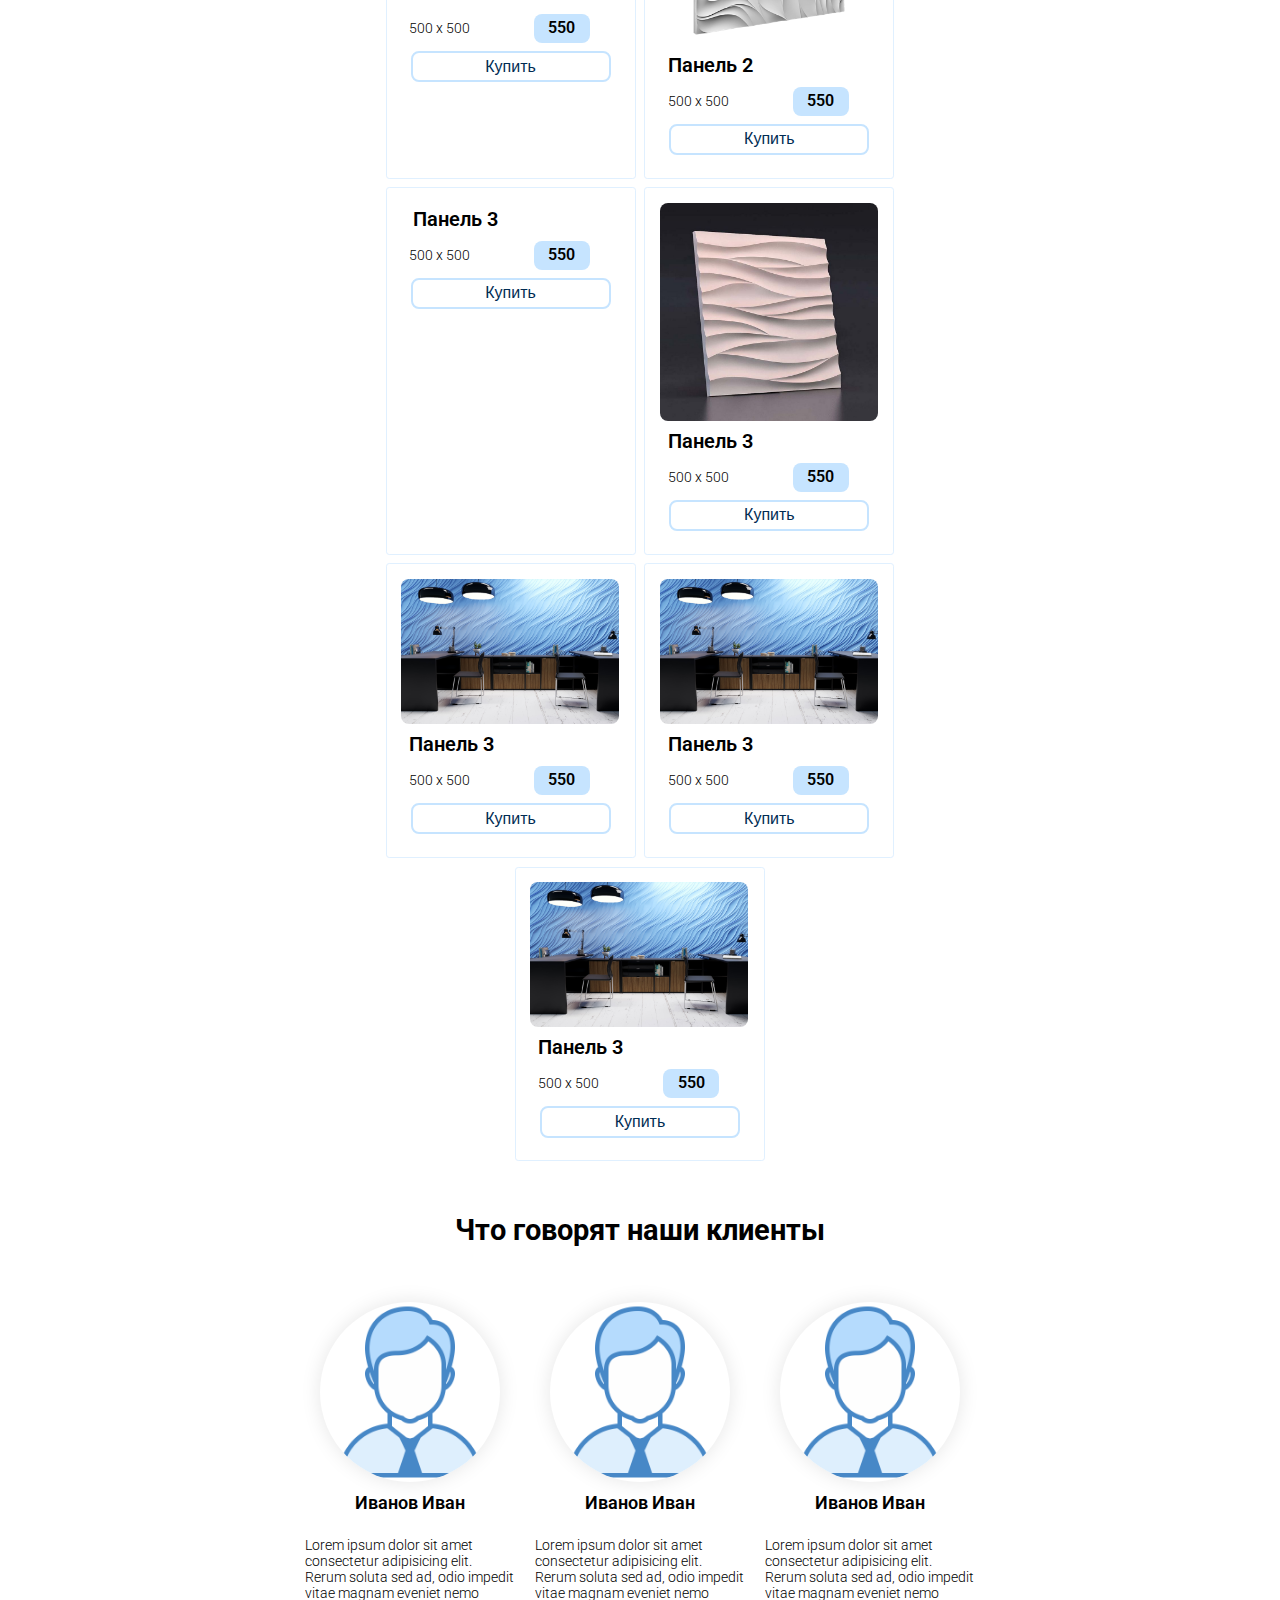
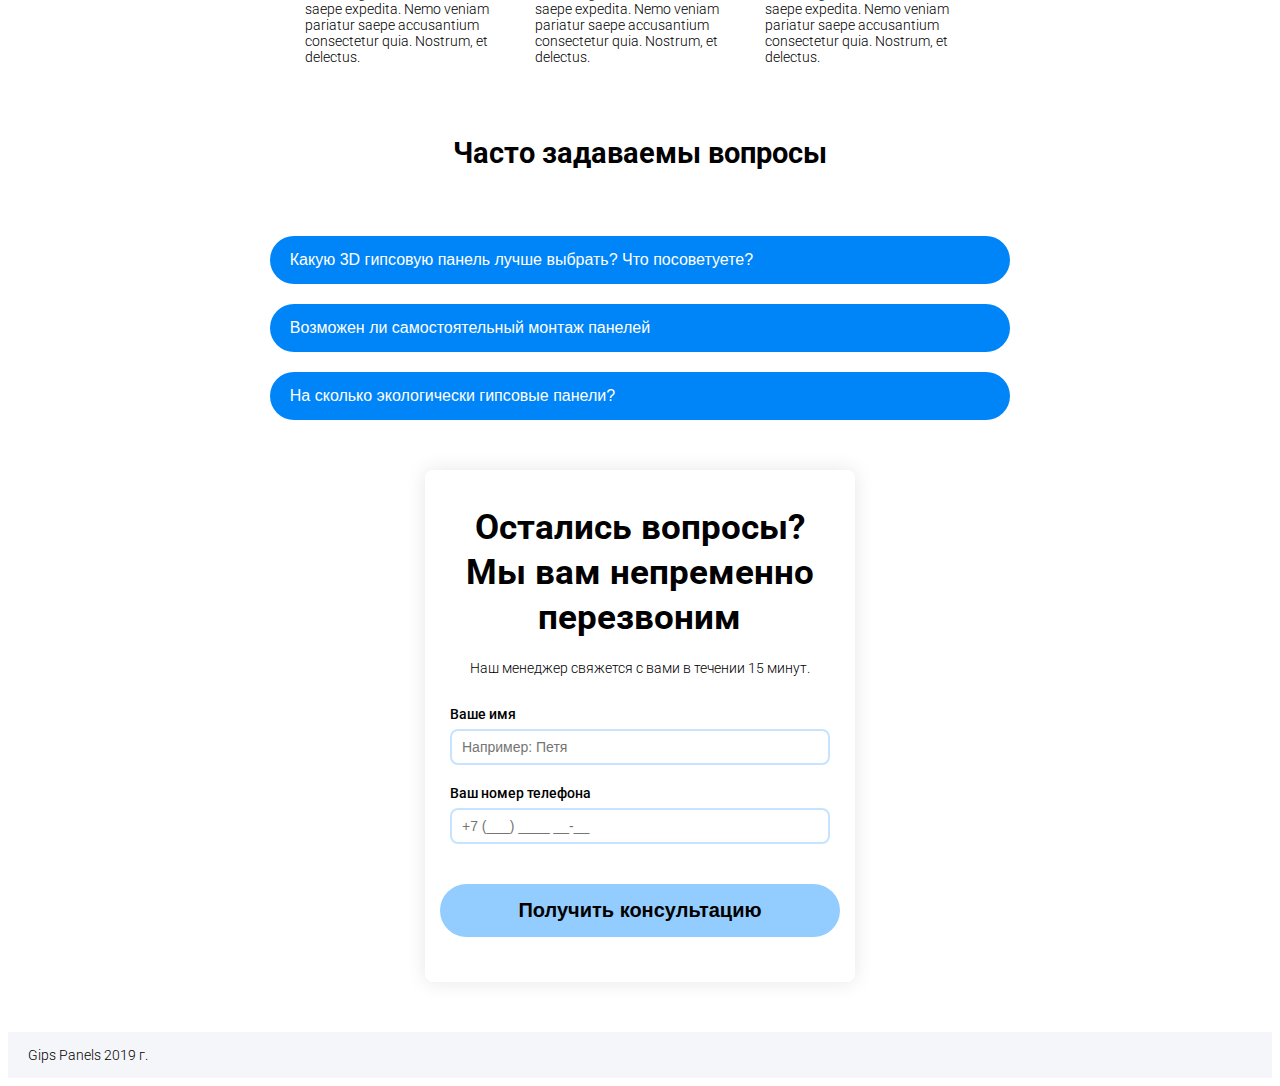
==== commit 0315ad9f: "33" ====
--- a/index.html
+++ b/index.html
@@ -19,20 +19,24 @@
             <nav class="header-nav">
                 <a href="catalog.html" class="header-nav__link">Каталог</a>
                 <a href="portf.html" class="header-nav__link">Портфолио</a>
-                <a href="#" class="header-nav__link">Как купить</a>
+                <!--<a href="#" class="header-nav__link">Как купить</a>
                 <a href="#" class="header-nav__link">О нас</a>
-                <!--<a href="#" class="header-nav__link">Партнерам</a>-->
-                <a href="#" class="header-nav__link">Контакты</a>
+                <a href="#" class="header-nav__link">Партнерам</a>-->
+                <a href="contacts.html" class="header-nav__link">Контакты</a>
             </nav>      
             <div class="header-contacts">
-                <a href="#callback" onclick="opac('callback');" class="header-contacts__link">8 800 123 65-85</a>
-                <a href="#callback" onclick="opac('callback');" class="header-contacts__link ">заказать звонок</a>
+                <a href="#callback" onclick="opac('#callback');" class="header-contacts__link">8 800 123 65-85</a>
+                <a href="#callback" onclick="opac('#callback');" class="header-contacts__link ">заказать звонок</a>
             </div>
         </header>
         <div class="section-callback" id="callback">
             <div class="section-callback-wrap"></div>
             <div class="section-callback-form" >
-            <a href="#" class ="section-callback-form__cross cross" onclick="opac('callback');"><i class="fas fa-times"></i></a>
+            <div class="section-callback-form__good">
+                <i class="fas fa-phone section-callback-form__good__papper"></i>
+                <span class="section-callback-form__good__span">Вскоре мы с вами свяжемся!</span>
+            </div>
+            <a href="#" class ="section-callback-form__cross cross"><i class="fas fa-times"></i></a>
             <h4 class="section-callback-form__h4">
                 Заказать<br> бесплатный звонок
             </h4>
@@ -92,15 +96,23 @@
                     <p class="section-advantage__items__item__p">Даем гарантию на материалы и монтаж по договору 15 лет!</p>
                 </div>
         </section>
-        <div class="section-cart" id="section-cart">
+        <div class="section-cart">
+            <div class="section-cart-wrap"></div>
             <div class="section-cart-block">
-                <a href="#" class="cross section-cart-block__cross" onclick="cart();"><i class="fas fa-times"></i></a>
+                <div class="section-cart-block__good">
+                        <i class="far fa-paper-plane section-cart-block__good__papper"></i>
+                        <span class="section-cart-block__good__span">Заявка успешно отправлена!</span>
+                </div>
+                <a href="#section-cart" class="cross section-cart-block__cross"><i class="fas fa-times"></i></a>
                 <img src="images/ostrie-volni_model.jpg" alt="" class="section-cart-block__img">
                 <h3 class="section-cart-block__h3">Острые волны</h3>
                 <span class="section-cart-block__colichspan">Количество панелей</span>
-                <input type="text" class="section-cart-block__colichinput">
-                
-
+                <input type="text" class="section-cart-block__colichinput">                
+                <a href="#section-cart" class="section-cart-block__sum">Подсчитать сумму</a>
+                <span class="section-cart-block__itog"></span>
+                <span class="section-cart-block__telName">Ваш номер телефона</span>
+                <input type="text" class="section-cart-block__tel" placeholder="+7 ( ___ ) - ___ - __ - __">
+                <input type="submit" class="section-cart-block__zakaz" value="Отправить заявку">                                
             </div>
         </div>
         <section class="section-best">
@@ -109,48 +121,54 @@
             </h2>
             <div class="section-best__items">
                 <div class="section-best__items__item">
-                    <img src="images/section-comments__items__item__img.png" alt="" class="section-best__items__item__img">
-                    <span class="section-best__items__item__name">Острые волны</span>
-                    <span class="section-best__items__item__desc">500 x 500</span>
-                    <span class="section-best__items__item__price">550 р.</span>
-                    <a href="#" onclick="cart('images/section-comments__items__item__img.png')" class="section-best__items__item__button">Купить</a>        
+                    <img src="images/second-block__imgblock__img.jpg" alt="" class="section-best__items__item__img">
+                    <span class="section-best__items__item__name">Панель 1</span>
+                    <span class="section-best__items__item__desc">500 x 500</span>
+                    <span class="section-best__items__item__price">550 <i class="fas fa-ruble-sign"></i></span>
+                    <a href="#section-cart" class="section-best__items__item__button">Купить</a>        
+                </div>
+                <div class="section-best__items__item">
+                    <img src="images/1second-block__img.png" alt="" class="section-best__items__item__img">
+                    <span class="section-best__items__item__name">Панель 2</span>
+                    <span class="section-best__items__item__desc">500 x 500</span>
+                    <span class="section-best__items__item__price">550 <i class="fas fa-ruble-sign"></i></span>
+                    <a href="#section-cart" class="section-best__items__item__button">Купить</a>        
+                </div>
+                <div class="section-best__items__item">
+                    <img src="images/second-block__img.png" alt="" class="section-best__items__item__img">
+                    <span class="section-best__items__item__name">Панель 3</span>
+                    <span class="section-best__items__item__desc">500 x 500</span>
+                    <span class="section-best__items__item__price">550 <i class="fas fa-ruble-sign"></i></span>
+                    <a href="#section-cart" class="section-best__items__item__button">Купить</a>        
                 </div>
                 <div class="section-best__items__item">
                     <img src="images/ostrie-volni_model.jpg" alt="" class="section-best__items__item__img">
-                    <span class="section-best__items__item__name">Острые волны</span>
-                    <span class="section-best__items__item__desc">500 x 500</span>
-                    <span class="section-best__items__item__price">550 р.</span>
-                    <a href="#" class="section-best__items__item__button">Купить</a>
-                </div>
-                <div class="section-best__items__item">
-                    <img src="images/ostrie-volni_model.jpg" alt="" class="section-best__items__item__img">
-                    <span class="section-best__items__item__name">Острые волны</span>
-                    <span class="section-best__items__item__desc">500 x 500</span>
-                    <span class="section-best__items__item__price">550 р.</span>
-                    <a href="#" class="section-best__items__item__button">Купить</a>
-                </div>
-                <div class="section-best__items__item">
-                    <img src="images/ostrie-volni_model.jpg" alt="" class="section-best__items__item__img">
-                    <span class="section-best__items__item__name">Острые волны</span>
-                    <span class="section-best__items__item__desc">500 x 500</span>
-                    <span class="section-best__items__item__price">550 р.</span>
-                    <a href="#" class="section-best__items__item__button">Купить</a>
-                </div>
-                <div class="section-best__items__item">
-                    <img src="images/ostrie-volni_model.jpg" alt="" class="section-best__items__item__img">
-                    <span class="section-best__items__item__name">Острые волны</span>
-                    <span class="section-best__items__item__desc">500 x 500</span>
-                    <span class="section-best__items__item__price">550 р.</span>
-                    <a href="#" class="section-best__items__item__button">Купить</a>
-                </div>
-                <div class="section-best__items__item">
-                    <img src="images/ostrie-volni_model.jpg" alt="" class="section-best__items__item__img">
-                    <span class="section-best__items__item__name">Острые волны</span>
-                    <span class="section-best__items__item__desc">500 x 500</span>
-                    <span class="section-best__items__item__price">550 р.</span>
-                    <a href="#" class="section-best__items__item__button">Купить</a>
-                </div>
-                
+                    <span class="section-best__items__item__name">Панель 3</span>
+                    <span class="section-best__items__item__desc">500 x 500</span>
+                    <span class="section-best__items__item__price">550 <i class="fas fa-ruble-sign"></i></span>
+                    <a href="#section-cart" class="section-best__items__item__button">Купить</a>        
+                </div>
+                <div class="section-best__items__item">
+                    <img src="images/second-block__imgblock__img.jpg" alt="" class="section-best__items__item__img">
+                    <span class="section-best__items__item__name">Панель 3</span>
+                    <span class="section-best__items__item__desc">500 x 500</span>
+                    <span class="section-best__items__item__price">550 <i class="fas fa-ruble-sign"></i></span>
+                    <a href="#section-cart" class="section-best__items__item__button">Купить</a>        
+                </div>
+                <div class="section-best__items__item">
+                    <img src="images/second-block__imgblock__img.jpg" alt="" class="section-best__items__item__img">
+                    <span class="section-best__items__item__name">Панель 3</span>
+                    <span class="section-best__items__item__desc">500 x 500</span>
+                    <span class="section-best__items__item__price">550 <i class="fas fa-ruble-sign"></i></span>
+                    <a href="#section-cart" class="section-best__items__item__button">Купить</a>        
+                </div>
+                <div class="section-best__items__item">
+                    <img src="images/second-block__imgblock__img.jpg" alt="" class="section-best__items__item__img">
+                    <span class="section-best__items__item__name">Панель 3</span>
+                    <span class="section-best__items__item__desc">500 x 500</span>
+                    <span class="section-best__items__item__price">550 <i class="fas fa-ruble-sign"></i></span>
+                    <a href="#section-cart" class="section-best__items__item__button">Купить</a>        
+                </div>
             </div>
 
         </section>
@@ -223,11 +241,15 @@
         </section>
         <section class="section-application">
             <div class="section-application__app">
+                <div class="section-application__app__good">
+                        <i class="fas fa-phone section-application__app__good__papper"></i>
+                        <span class="section-application__app__good__span">Вскоре мы с вами свяжемся!</span>
+                </div>
                 <h4 class="section-application__app__h4">
-                    Оставьте заявку<br> на бесплатный замер<br> и консультацию
+                    Остались вопросы?<br> Мы вам непременно перезвоним
                 </h4>
                 <span class="section-application__app__span">
-                    Наш менеджер свяжется с вами в течении 15 минут и уточнит детали.
+                    Наш менеджер свяжется с вами в течении 15 минут.
                 </span>
                 <label class="section-application__app__label">
                     <span class="section-application__app__label__title">Ваше имя</span>
@@ -252,9 +274,9 @@
         </footer>
     </div>
     <script defer src="https://use.fontawesome.com/releases/v5.8.2/js/all.js" integrity="sha384-DJ25uNYET2XCl5ZF++U8eNxPWqcKohUUBUpKGlNLMchM7q4Wjg2CUpjHLaL8yYPH" crossorigin="anonymous"></script>
-    
+    <script src="libs/jquery-2.1.3.min.js"></script>
     <script src="https://cdnjs.cloudflare.com/ajax/libs/magnific-popup.js/1.1.0/jquery.magnific-popup.min.js" crossorigin="anonymous"></script>
     <script src="https://cdnjs.cloudflare.com/ajax/libs/jquery/3.4.1/jquery.min.js" integrity="sha256-CSXorXvZcTkaix6Yvo6HppcZGetbYMGWSFlBw8HfCJo=" crossorigin="anonymous"></script>
   <script src="js/main.js"></script>
-</body>
+  </body>
 </html>
--- a/css/main.css
+++ b/css/main.css
@@ -15,6 +15,77 @@
   -ms-flex-align: center;
   align-items: center;
   grid-column-gap: 15px; }
+  .wrapper .h2 {
+    font-size: 1.8rem;
+    position: relative;
+    line-height: 1em;
+    display: block;
+    text-align: center;
+    padding-bottom: 1.66em;
+    margin: 0 auto;
+    /*
+        &:after {
+            content:'';
+            height: 10px;
+            width: 50px;
+            top: 10px;
+            left: 60px;
+            position: absolute;
+            background: $main_color;
+            opacity: 0.3;
+        }
+
+        &:before {
+            content:'';
+            height: 10px;
+            width: 50px;
+            top: 10px;
+            right: -70px;
+            position: absolute;
+            background: $main_color;
+            opacity: 0.3;
+        }*/ }
+  .wrapper .h3 {
+    text-align: center;
+    width: 100%;
+    grid-column: 2/3;
+    grid-row: 3/4;
+    font-size: 2em;
+    background: #0085f9;
+    color: #fff;
+    line-height: 2em;
+    -webkit-box-shadow: 0px 0px 20px rgba(0, 0, 0, 0.1);
+    box-shadow: 0px 0px 20px rgba(0, 0, 0, 0.1); }
+  .wrapper .cross {
+    float: right;
+    color: #47a9ff;
+    font-size: 1.3em; }
+    .wrapper .cross:hover {
+      color: #0085f9;
+      -webkit-animation: translation 0.2s 0s 1 linear;
+      animation: translation 0.2s 0s 1 linear; }
+
+@-webkit-keyframes translation {
+  0% {
+    -webkit-transform: rotate(0deg);
+    transform: rotate(0deg); }
+  30% {
+    -webkit-transform: rotate(-30deg);
+    transform: rotate(-30deg); }
+  100% {
+    -webkit-transform: rotate(90deg);
+    transform: rotate(90deg); } }
+
+@keyframes translation {
+  0% {
+    -webkit-transform: rotate(0deg);
+    transform: rotate(0deg); }
+  30% {
+    -webkit-transform: rotate(-30deg);
+    transform: rotate(-30deg); }
+  100% {
+    -webkit-transform: rotate(90deg);
+    transform: rotate(90deg); } }
   .wrapper .header {
     width: 100%;
     background: #f5f6fa;
@@ -48,12 +119,12 @@
         font-family: "Roboto", sans-serif;
         font-size: 1rem;
         font-weight: 400;
-        color: #002d54;
+        color: #002c53;
         position: relative;
         z-index: 2; }
         .wrapper .header-nav__link:before {
           content: '';
-          background: #95ceff;
+          background: #93cdff;
           position: absolute;
           width: 0;
           height: 0.3em;
@@ -102,43 +173,13 @@
           -webkit-transition: ease-in all 0.2s;
           -o-transition: ease-in all 0.2s;
           transition: ease-in all 0.2s; }
-  .wrapper .cross {
-    float: right;
-    color: #49abff;
-    font-size: 1.3em; }
-    .wrapper .cross:hover {
-      color: #0087fb;
-      -webkit-animation: translation 0.2s 0s 1 linear;
-      animation: translation 0.2s 0s 1 linear; }
-
-@-webkit-keyframes translation {
-  0% {
-    -webkit-transform: rotate(0deg);
-    transform: rotate(0deg); }
-  30% {
-    -webkit-transform: rotate(-30deg);
-    transform: rotate(-30deg); }
-  100% {
-    -webkit-transform: rotate(90deg);
-    transform: rotate(90deg); } }
-
-@keyframes translation {
-  0% {
-    -webkit-transform: rotate(0deg);
-    transform: rotate(0deg); }
-  30% {
-    -webkit-transform: rotate(-30deg);
-    transform: rotate(-30deg); }
-  100% {
-    -webkit-transform: rotate(90deg);
-    transform: rotate(90deg); } }
   .wrapper .section-callback {
     position: fixed;
     display: none;
     opacity: 0;
-    -webkit-transition: ease-in-out opacity 2s;
-    -o-transition: ease-in-out opacity 2s;
-    transition: ease-in-out opacity 2s;
+    -webkit-transition: ease-in-out opacity 0.5s;
+    -o-transition: ease-in-out opacity 0.5s;
+    transition: ease-in-out opacity 0.5s;
     z-index: 3;
     -webkit-box-pack: center;
     -webkit-justify-content: center;
@@ -161,13 +202,46 @@
       filter: blur(20); }
     .wrapper .section-callback-form {
       width: 23em;
-      background: #ecf6ff;
+      background: #eaf5ff;
       border-radius: 8px;
-      -webkit-box-shadow: 0px 0px 5em #0087fb;
-      box-shadow: 0px 0px 5em #0087fb;
+      -webkit-box-shadow: 0px 0px 5em rgba(0, 133, 249, 0.4);
+      box-shadow: 0px 0px 5em rgba(0, 133, 249, 0.4);
       padding: 1em;
       text-align: center;
-      z-index: 4; }
+      z-index: 4;
+      position: relative; }
+      .wrapper .section-callback-form__good {
+        position: absolute;
+        z-index: 10;
+        width: 100%;
+        height: 100%;
+        background: #0085f9;
+        display: none;
+        -webkit-box-pack: center;
+        -webkit-justify-content: center;
+        -ms-flex-pack: center;
+        justify-content: center;
+        -webkit-box-align: center;
+        -webkit-align-items: center;
+        -ms-flex-align: center;
+        align-items: center;
+        -webkit-box-orient: vertical;
+        -webkit-box-direction: normal;
+        -webkit-flex-direction: column;
+        -ms-flex-direction: column;
+        flex-direction: column;
+        top: 0;
+        left: 0;
+        border-radius: 8px; }
+        .wrapper .section-callback-form__good__papper {
+          font-size: 5em;
+          color: #fff; }
+        .wrapper .section-callback-form__good__span {
+          font-size: 2em;
+          text-align: center;
+          font-weight: 900;
+          color: #fff;
+          margin-top: 1em; }
       .wrapper .section-callback-form__cross {
         float: right; }
       .wrapper .section-callback-form__h4 {
@@ -184,7 +258,7 @@
         font-size: 0.9em; }
       .wrapper .section-callback-form__label__input {
         border-radius: 8px;
-        border: 2px solid #c8e6ff;
+        border: 2px solid #c6e4ff;
         -webkit-transition: ease-in-out all 0.3s;
         -o-transition: ease-in-out all 0.3s;
         transition: ease-in-out all 0.3s;
@@ -195,14 +269,14 @@
         outline: none;
         font-size: 0.9em; }
         .wrapper .section-callback-form__label__input:focus {
-          border: 2px solid #0087fb;
+          border: 2px solid #0085f9;
           -webkit-box-shadow: 0px 0px 20px rgba(0, 0, 0, 0.1);
           box-shadow: 0px 0px 20px rgba(0, 0, 0, 0.1); }
       .wrapper .section-callback-form__submit {
         margin-top: 20px;
         margin-bottom: 30px;
         width: 100%;
-        background: #95ceff;
+        background: #93cdff;
         padding: 15px;
         border: 0;
         font-size: 20px;
@@ -212,8 +286,10 @@
         -o-transition: ease-in-out all 0.3s;
         transition: ease-in-out all 0.3s; }
         .wrapper .section-callback-form__submit:hover {
-          background: #0087fb;
-          color: #fbfdff; }
+          background: #0085f9;
+          color: #f9fcff; }
+        .wrapper .section-callback-form__submit:focus {
+          outline: none; }
   .wrapper .second-block {
     grid-area: second-block;
     display: grid;
@@ -245,18 +321,18 @@
     .wrapper .second-block__circle {
       position: absolute;
       border-radius: 50%;
-      background: #62b6ff;
+      background: #60b5ff;
       z-index: -1;
       -webkit-box-shadow: -5px 0px 10px rgba(0, 0, 0, 0.1);
       box-shadow: -5px 0px 10px rgba(0, 0, 0, 0.1); }
       .wrapper .second-block__circle-1 {
-        width: 400px;
-        height: 400px;
+        width: 28em;
+        height: 28em;
         top: -50px;
         left: -16%; }
       .wrapper .second-block__circle-2 {
-        width: 100px;
-        height: 100px;
+        width: 6em;
+        height: 6em;
         bottom: 210px;
         right: 2%; }
     .wrapper .second-block__text {
@@ -279,7 +355,7 @@
       font-weight: 500;
       margin-left: 1.25em;
       display: block;
-      background: #0087fb;
+      background: #0085f9;
       width: 12.5em;
       font-size: 1em;
       text-align: center;
@@ -306,69 +382,137 @@
       .wrapper .second-block__button:hover {
         -webkit-box-shadow: none;
         box-shadow: none;
-        background: #007be4;
+        background: #0079e2;
         width: 13.43em;
         padding-right: 1.5em; }
         .wrapper .second-block__button:hover .second-block__button-arrow {
           opacity: 1; }
+  .wrapper .cartGallery {
+    width: 100%;
+    height: 100%;
+    position: fixed;
+    z-index: 10;
+    display: none;
+    -webkit-box-pack: center;
+    -webkit-justify-content: center;
+    -ms-flex-pack: center;
+    justify-content: center;
+    -webkit-box-align: center;
+    -webkit-align-items: center;
+    -ms-flex-align: center;
+    align-items: center;
+    background: rgba(0, 0, 0, 0.3); }
+    .wrapper .cartGallery__imgBlock {
+      position: relative; }
+      .wrapper .cartGallery__imgBlock__zone {
+        width: 50px;
+        height: 100%;
+        background: rgba(0, 0, 0, 0.2);
+        display: -webkit-box;
+        display: -webkit-flex;
+        display: -ms-flexbox;
+        display: flex;
+        -webkit-box-pack: center;
+        -webkit-justify-content: center;
+        -ms-flex-pack: center;
+        justify-content: center;
+        -webkit-box-align: center;
+        -webkit-align-items: center;
+        -ms-flex-align: center;
+        align-items: center;
+        top: 0;
+        z-index: 11;
+        position: absolute;
+        -webkit-transition: ease-in-out all 0.3s;
+        -o-transition: ease-in-out all 0.3s;
+        transition: ease-in-out all 0.3s; }
+        .wrapper .cartGallery__imgBlock__zone:hover {
+          background: rgba(0, 0, 0, 0.5); }
+        .wrapper .cartGallery__imgBlock__zone:hover .cartGallery__imgBlock__zone__arrow {
+          color: #0085f9; }
+        .wrapper .cartGallery__imgBlock__zone__arrow {
+          color: rgba(0, 0, 0, 0.5);
+          font-size: 1.5em;
+          -webkit-transition: ease-in-out all 0.3s;
+          -o-transition: ease-in-out all 0.3s;
+          transition: ease-in-out all 0.3s; }
+      .wrapper .cartGallery__imgBlock .--zone-left {
+        left: 0;
+        border-top-left-radius: 8px;
+        border-bottom-left-radius: 8px; }
+      .wrapper .cartGallery__imgBlock .--zone-right {
+        right: 0;
+        border-top-right-radius: 8px;
+        border-bottom-right-radius: 8px; }
+      .wrapper .cartGallery__imgBlock__img {
+        width: 500px;
+        border-radius: 8px; }
   .wrapper .gallery {
     grid-column: 2/3;
-    grid-row: 5/6; }
-    .wrapper .gallery__img {
+    grid-row: 5/6;
+    display: -webkit-box;
+    display: -webkit-flex;
+    display: -ms-flexbox;
+    display: flex;
+    -webkit-flex-wrap: wrap;
+    -ms-flex-wrap: wrap;
+    flex-wrap: wrap; }
+    .wrapper .gallery__block {
       width: 16em;
-      border-radius: 8px;
-      -webkit-box-shadow: 0px 0px 20px rgba(0, 0, 0, 0.1);
-      box-shadow: 0px 0px 20px rgba(0, 0, 0, 0.1);
-      border: 2px solid #95ceff;
-      -webkit-transition: ease-in-out 0.3s all;
-      -o-transition: ease-in-out 0.3s all;
-      transition: ease-in-out 0.3s all;
-      margin: 2px; }
-      .wrapper .gallery__img:hover {
+      margin: 2px;
+      position: relative;
+      display: -webkit-box;
+      display: -webkit-flex;
+      display: -ms-flexbox;
+      display: flex;
+      -webkit-box-pack: center;
+      -webkit-justify-content: center;
+      -ms-flex-pack: center;
+      justify-content: center;
+      -webkit-box-align: center;
+      -webkit-align-items: center;
+      -ms-flex-align: center;
+      align-items: center;
+      -webkit-transition: ease-in-out all 0.3s;
+      -o-transition: ease-in-out all 0.3s;
+      transition: ease-in-out all 0.3s; }
+      .wrapper .gallery__block__zoom {
+        position: absolute;
+        font-size: 3em;
+        z-index: 5;
+        color: #000;
+        display: none;
+        opacity: 0;
+        -webkit-transition: ease-in-out all 0.3s;
+        -o-transition: ease-in-out all 0.3s;
+        transition: ease-in-out all 0.3s; }
+        .wrapper .gallery__block__zoom:hover {
+          cursor: pointer; }
+      .wrapper .gallery__block:hover .gallery__block__zoom {
+        display: block;
+        opacity: 1; }
+      .wrapper .gallery__block:hover .gallery__block__img {
         -webkit-box-shadow: 0px 0px 20px rgba(0, 0, 0, 0.2);
         box-shadow: 0px 0px 20px rgba(0, 0, 0, 0.2);
-        border: 2px solid #fff;
-        cursor: pointer; }
-  .wrapper .h2 {
-    font-size: 1.8rem;
-    position: relative;
-    line-height: 1em;
-    display: block;
-    text-align: center;
-    padding-bottom: 1.66em;
-    margin: 0 auto;
-    /*&:after {
-            content:'';
-            height: 10px;
-            width: 50px;
-            top: 10px;
-            left: 60px;
-            position: absolute;
-            background: $main_color;
-            opacity: 0.3;
-        }
-
-        &:before {
-            content:'';
-            height: 10px;
-            width: 50px;
-            top: 10px;
-            right: -70px;
-            position: absolute;
-            background: $main_color;
-            opacity: 0.3;
-        }*/ }
-  .wrapper .h3 {
-    text-align: center;
-    width: 100%;
-    grid-column: 2/3;
-    grid-row: 3/4;
-    font-size: 2em;
-    background: #0087fb;
-    color: #fff;
-    line-height: 2em;
-    -webkit-box-shadow: 0px 0px 20px rgba(0, 0, 0, 0.1);
-    box-shadow: 0px 0px 20px rgba(0, 0, 0, 0.1); }
+        cursor: pointer;
+        -webkit-filter: blur(1px);
+        filter: blur(1px);
+        opacity: 0.5; }
+      .wrapper .gallery__block__img {
+        width: 16em;
+        border-radius: 8px;
+        -webkit-box-shadow: 0px 0px 20px rgba(0, 0, 0, 0.1);
+        box-shadow: 0px 0px 20px rgba(0, 0, 0, 0.1);
+        -webkit-transition: ease-in 0.3s all;
+        -o-transition: ease-in 0.3s all;
+        transition: ease-in 0.3s all; }
+        .wrapper .gallery__block__img:hover {
+          -webkit-box-shadow: 0px 0px 20px rgba(0, 0, 0, 0.2);
+          box-shadow: 0px 0px 20px rgba(0, 0, 0, 0.2);
+          cursor: pointer;
+          -webkit-filter: blur(1px);
+          filter: blur(1px);
+          opacity: 0.5; }
   .wrapper .section-advantage {
     grid-column: 2/3;
     grid-row: 3/4;
@@ -401,7 +545,7 @@
           font-size: 2em;
           margin: 0 auto;
           display: block;
-          color: #0087fb; }
+          color: #0085f9; }
         .wrapper .section-advantage__items__item__h4 {
           font-size: 1.125em;
           font-weight: 500;
@@ -412,12 +556,11 @@
           line-height: 1.46em; }
   .wrapper .section-catalog {
     margin-top: 0 !important; }
-  .wrapper #section-cart {
-    opacity: 0;
-    display: none; }
   .wrapper .section-cart {
     width: 100%;
     height: 100%;
+    display: none;
+    opacity: 0;
     position: fixed;
     z-index: 5;
     -webkit-box-pack: center;
@@ -431,18 +574,59 @@
     -webkit-transition: ease-in-out opacity 1s;
     -o-transition: ease-in-out opacity 1s;
     transition: ease-in-out opacity 1s; }
+    .wrapper .section-cart-wrap {
+      position: absolute;
+      width: 100%;
+      height: 100%;
+      background: #000;
+      opacity: 0.6;
+      z-index: -1;
+      -webkit-filter: blur(20);
+      filter: blur(20); }
     .wrapper .section-cart-block {
       padding: 2.5em 2em 2em 2em;
       background: #fff;
       border-radius: 8px;
-      -webkit-box-shadow: 0px 0px 20px rgba(0, 0, 0, 0.1);
-      box-shadow: 0px 0px 20px rgba(0, 0, 0, 0.1);
+      -webkit-box-shadow: 0px 0px 5em #0085f9;
+      box-shadow: 0px 0px 5em #0085f9;
       position: relative; }
+      .wrapper .section-cart-block__good {
+        position: absolute;
+        z-index: 10;
+        width: 100%;
+        height: 100%;
+        background: #0085f9;
+        display: none;
+        -webkit-box-pack: center;
+        -webkit-justify-content: center;
+        -ms-flex-pack: center;
+        justify-content: center;
+        -webkit-box-align: center;
+        -webkit-align-items: center;
+        -ms-flex-align: center;
+        align-items: center;
+        -webkit-box-orient: vertical;
+        -webkit-box-direction: normal;
+        -webkit-flex-direction: column;
+        -ms-flex-direction: column;
+        flex-direction: column;
+        top: 0;
+        left: 0;
+        border-radius: 8px; }
+        .wrapper .section-cart-block__good__papper {
+          font-size: 5em;
+          color: #fff; }
+        .wrapper .section-cart-block__good__span {
+          font-size: 2em;
+          text-align: center;
+          font-weight: 900;
+          color: #fff;
+          margin-top: 1em; }
       .wrapper .section-cart-block__img {
         width: 16em;
-        border-radius: 8px;
-        -webkit-box-shadow: 0px 0px 20px rgba(0, 0, 0, 0.1);
-        box-shadow: 0px 0px 20px rgba(0, 0, 0, 0.1); }
+        border-radius: 8px; }
+      .wrapper .section-cart-block__h3 {
+        margin-bottom: 0.5em; }
       .wrapper .section-cart-block__cross {
         text-align: right;
         position: absolute;
@@ -452,13 +636,13 @@
       .wrapper .section-cart-block__colichspan {
         font-size: 0.9em;
         font-weight: 500;
-        margin-left: 1em; }
+        margin-left: 0.4em; }
       .wrapper .section-cart-block__colichinput {
         margin-left: 0.5em;
-        height: 2.5em;
+        height: 2.3em;
         width: 6em;
         border-radius: 8px;
-        border: 2px solid #c8e6ff;
+        border: 2px solid #c6e4ff;
         padding: 0.7em 0.5em;
         line-height: 2.5em;
         font-size: 0.8em;
@@ -467,7 +651,65 @@
         transition: ease-in-out all .3s; }
         .wrapper .section-cart-block__colichinput:focus {
           outline: none;
-          border: 2px solid #0087fb;
+          border: 2px solid #0085f9;
+          -webkit-box-shadow: 0px 0px 20px rgba(0, 0, 0, 0.1);
+          box-shadow: 0px 0px 20px rgba(0, 0, 0, 0.1); }
+      .wrapper .section-cart-block__sum {
+        padding: 0.6em 0;
+        font-size: 0.8em;
+        font-weight: 900;
+        color: #000;
+        border-radius: 30px;
+        display: block;
+        width: 10em;
+        -webkit-transition: ease-in-out all 0.3s;
+        -o-transition: ease-in-out all 0.3s;
+        transition: ease-in-out all 0.3s; }
+        .wrapper .section-cart-block__sum:hover {
+          color: #0085f9; }
+        .wrapper .section-cart-block__sum:focus {
+          outline: none; }
+      .wrapper .section-cart-block__itog {
+        display: none;
+        font-size: 1.5em;
+        font-weight: 900;
+        text-align: center;
+        padding-bottom: 0.5em; }
+      .wrapper .section-cart-block__zakaz {
+        margin-top: 20px;
+        width: 100%;
+        background: #93cdff;
+        padding: 15px;
+        border: 0;
+        font-size: 20px;
+        font-weight: 900;
+        border-radius: 30px;
+        -webkit-transition: ease-in-out all 0.3s;
+        -o-transition: ease-in-out all 0.3s;
+        transition: ease-in-out all 0.3s; }
+        .wrapper .section-cart-block__zakaz:hover {
+          background: #0085f9;
+          color: #f9fcff; }
+        .wrapper .section-cart-block__zakaz:focus {
+          outline: none; }
+      .wrapper .section-cart-block__telName {
+        font-size: 0.8em; }
+      .wrapper .section-cart-block__tel {
+        display: block;
+        height: 2.3em;
+        margin: 0.6em 0;
+        width: 100%;
+        border-radius: 8px;
+        border: 2px solid #c6e4ff;
+        padding: 0.7em 0.5em;
+        line-height: 2.5em;
+        font-size: 0.8em;
+        -webkit-transition: ease-in-out all .3s;
+        -o-transition: ease-in-out all .3s;
+        transition: ease-in-out all .3s; }
+        .wrapper .section-cart-block__tel:focus {
+          outline: none;
+          border: 2px solid #0085f9;
           -webkit-box-shadow: 0px 0px 20px rgba(0, 0, 0, 0.1);
           box-shadow: 0px 0px 20px rgba(0, 0, 0, 0.1); }
   .wrapper .section-best, .wrapper .section-catalog {
@@ -502,7 +744,7 @@
       .wrapper .section-best__items__item, .wrapper .section-catalog__items__item {
         width: 15.62em;
         padding: 0.9em;
-        border: 1px solid #e2f1ff;
+        border: 1px solid #e0f0ff;
         border-radius: 0.2em;
         margin: 0.28em;
         -webkit-transition: ease-in-out all 0.4s;
@@ -513,9 +755,7 @@
           box-shadow: 0px 0px 10px rgba(0, 0, 0, 0.1); }
         .wrapper .section-best__items__item__img, .wrapper .section-catalog__items__item__img {
           width: 13.62em;
-          border-radius: 8px;
-          -webkit-box-shadow: 0px 0px 10px rgba(0, 0, 0, 0.2);
-          box-shadow: 0px 0px 10px rgba(0, 0, 0, 0.2); }
+          border-radius: 8px; }
         .wrapper .section-best__items__item__name, .wrapper .section-catalog__items__item__name {
           display: inline-block;
           font-size: 1.25em;
@@ -531,13 +771,13 @@
           display: inline-block;
           font-size: 1em;
           font-weight: 600;
-          background: #c8e6ff;
+          background: #c6e4ff;
           padding: 0px 0.9em;
           line-height: 1.8em;
           border-radius: 0.5em; }
         .wrapper .section-best__items__item__button, .wrapper .section-catalog__items__item__button {
           text-decoration: none;
-          color: #002d54;
+          color: #002c53;
           position: relative;
           margin: 0.5em 0.6em;
           padding: 0.3em 0;
@@ -546,13 +786,13 @@
           -webkit-transition: ease-in-out all 0.2s;
           -o-transition: ease-in-out all 0.2s;
           transition: ease-in-out all 0.2s;
-          border: 2px solid #c8e6ff;
+          border: 2px solid #c6e4ff;
           border-radius: 0.5em;
           z-index: 2; }
           .wrapper .section-best__items__item__button:hover, .wrapper .section-catalog__items__item__button:hover {
             color: #fff;
-            border: 2px solid #0087fb;
-            background: #0087fb;
+            border: 2px solid #0085f9;
+            background: #0085f9;
             /* &:before {
                             background: $main_color;
                             height: 33px;                            
@@ -561,7 +801,7 @@
             content: '';
             border-radius: 0.5em;
             height: 0px;
-            background: #afdaff;
+            background: #add9ff;
             position: absolute;
             bottom: -3px;
             left: 0;
@@ -627,7 +867,7 @@
     .wrapper .section-faq__h2:before {
       right: 120px; }
     .wrapper .section-faq__items__item__list {
-      background: #0087fb;
+      background: #0085f9;
       padding: 15px 20px;
       border-radius: 32px;
       color: #fff;
@@ -639,7 +879,10 @@
         cursor: pointer; }
       .wrapper .section-faq__items__item__list__arrow {
         float: right;
-        margin-right: 5px; }
+        margin-right: 5px;
+        -webkit-transition: ease-in-out all 0.3s;
+        -o-transition: ease-in-out all 0.3s;
+        transition: ease-in-out all 0.3s; }
     .wrapper .section-faq__items__item__text {
       padding: 0 20px;
       font-size: 16px;
@@ -665,7 +908,40 @@
       border-radius: 8px;
       padding: 15px;
       -webkit-box-shadow: 0px 0px 20px rgba(0, 0, 0, 0.1);
-      box-shadow: 0px 0px 20px rgba(0, 0, 0, 0.1); }
+      box-shadow: 0px 0px 20px rgba(0, 0, 0, 0.1);
+      position: relative; }
+      .wrapper .section-application__app__good {
+        position: absolute;
+        z-index: 10;
+        width: 100%;
+        height: 100%;
+        background: #0085f9;
+        display: none;
+        -webkit-box-pack: center;
+        -webkit-justify-content: center;
+        -ms-flex-pack: center;
+        justify-content: center;
+        -webkit-box-align: center;
+        -webkit-align-items: center;
+        -ms-flex-align: center;
+        align-items: center;
+        -webkit-box-orient: vertical;
+        -webkit-box-direction: normal;
+        -webkit-flex-direction: column;
+        -ms-flex-direction: column;
+        flex-direction: column;
+        top: 0;
+        left: 0;
+        border-radius: 8px; }
+        .wrapper .section-application__app__good__papper {
+          font-size: 5em;
+          color: #fff; }
+        .wrapper .section-application__app__good__span {
+          font-size: 2em;
+          text-align: center;
+          font-weight: 900;
+          color: #fff;
+          margin-top: 1em; }
       .wrapper .section-application__app__h4 {
         text-align: center;
         font-size: 35px;
@@ -692,12 +968,12 @@
         margin-bottom: 20px;
         padding: 8px 10px;
         border-radius: 8px;
-        border: 2px solid #c8e6ff;
+        border: 2px solid #c6e4ff;
         -webkit-transition: ease-in-out all 0.3s;
         -o-transition: ease-in-out all 0.3s;
         transition: ease-in-out all 0.3s; }
         .wrapper .section-application__app__label__input:focus {
-          border: 2px solid #0087fb;
+          border: 2px solid #0085f9;
           outline: none;
           -webkit-box-shadow: 0px 0px 20px rgba(0, 0, 0, 0.1);
           box-shadow: 0px 0px 20px rgba(0, 0, 0, 0.1); }
@@ -705,7 +981,7 @@
         margin-top: 20px;
         margin-bottom: 30px;
         width: 100%;
-        background: #95ceff;
+        background: #93cdff;
         padding: 15px;
         border: 0;
         font-size: 20px;
@@ -715,8 +991,8 @@
         -o-transition: ease-in-out all 0.3s;
         transition: ease-in-out all 0.3s; }
         .wrapper .section-application__app__submit:hover {
-          background: #0087fb;
-          color: #fbfdff; }
+          background: #0085f9;
+          color: #f9fcff; }
   .wrapper .footer {
     grid-column: 1/4;
     grid-row: 8/9;
@@ -742,12 +1018,12 @@
       .wrapper .footer-social__icon {
         font-size: 25px;
         margin: 0 6px;
-        color: #95ceff;
+        color: #93cdff;
         -webkit-transition: ease-in-out all 0.3s;
         -o-transition: ease-in-out all 0.3s;
         transition: ease-in-out all 0.3s; }
         .wrapper .footer-social__icon:hover {
-          color: #0087fb; }
+          color: #0085f9; }
 
 @media (min-width: 1600px) {
   html, body {
@@ -792,6 +1068,14 @@
     .wrapper .section-advantage {
       font-size: 18px; } }
 
+@media (max-width: 809px) {
+  html, body {
+    font-size: 15px; }
+  .wrapper {
+    grid-template-columns: 1fr; }
+    .wrapper .second-block__button {
+      margin-top: 5em !important; } }
+
 @font-face {
   font-family: "Roboto Condensed";
   src: url(..\fonts\Roboto_Condensed\RobotoCondensed-Bold.ttf) format("truetype"), url(..\fonts\Roboto_Condensed\RobotoCondensed-BoldItalic.ttf) format("truetype"), url(..\fonts\Roboto_Condensed\RobotoCondensed-Italic.ttf) format("truetype"), url(..\fonts\Roboto_Condensed\RobotoCondensed-Light.ttf) format("truetype"), url(..\fonts\Roboto_Condensed\RobotoCondensed-LightItalic.ttf) format("truetype"), url(..\fonts\Roboto_Condensed\RobotoCondensed-Regular.ttf) format("truetype"); }
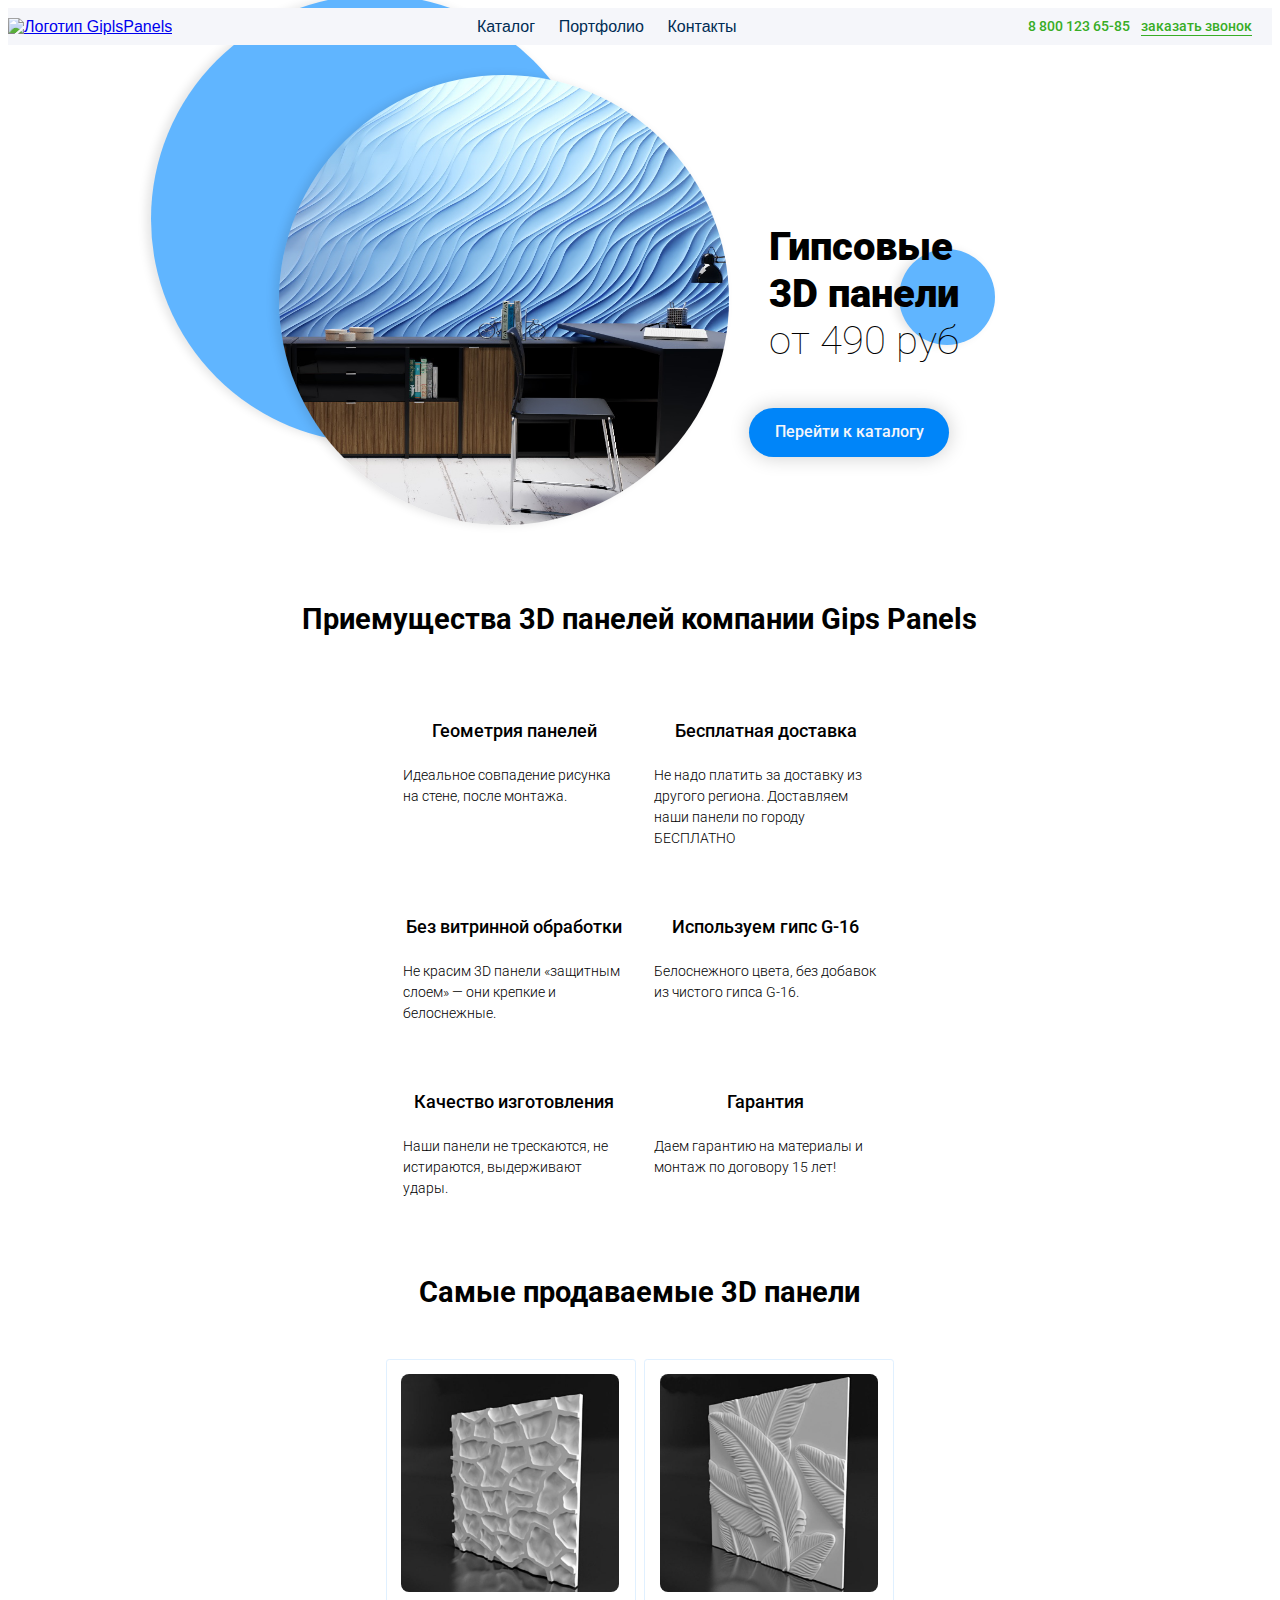
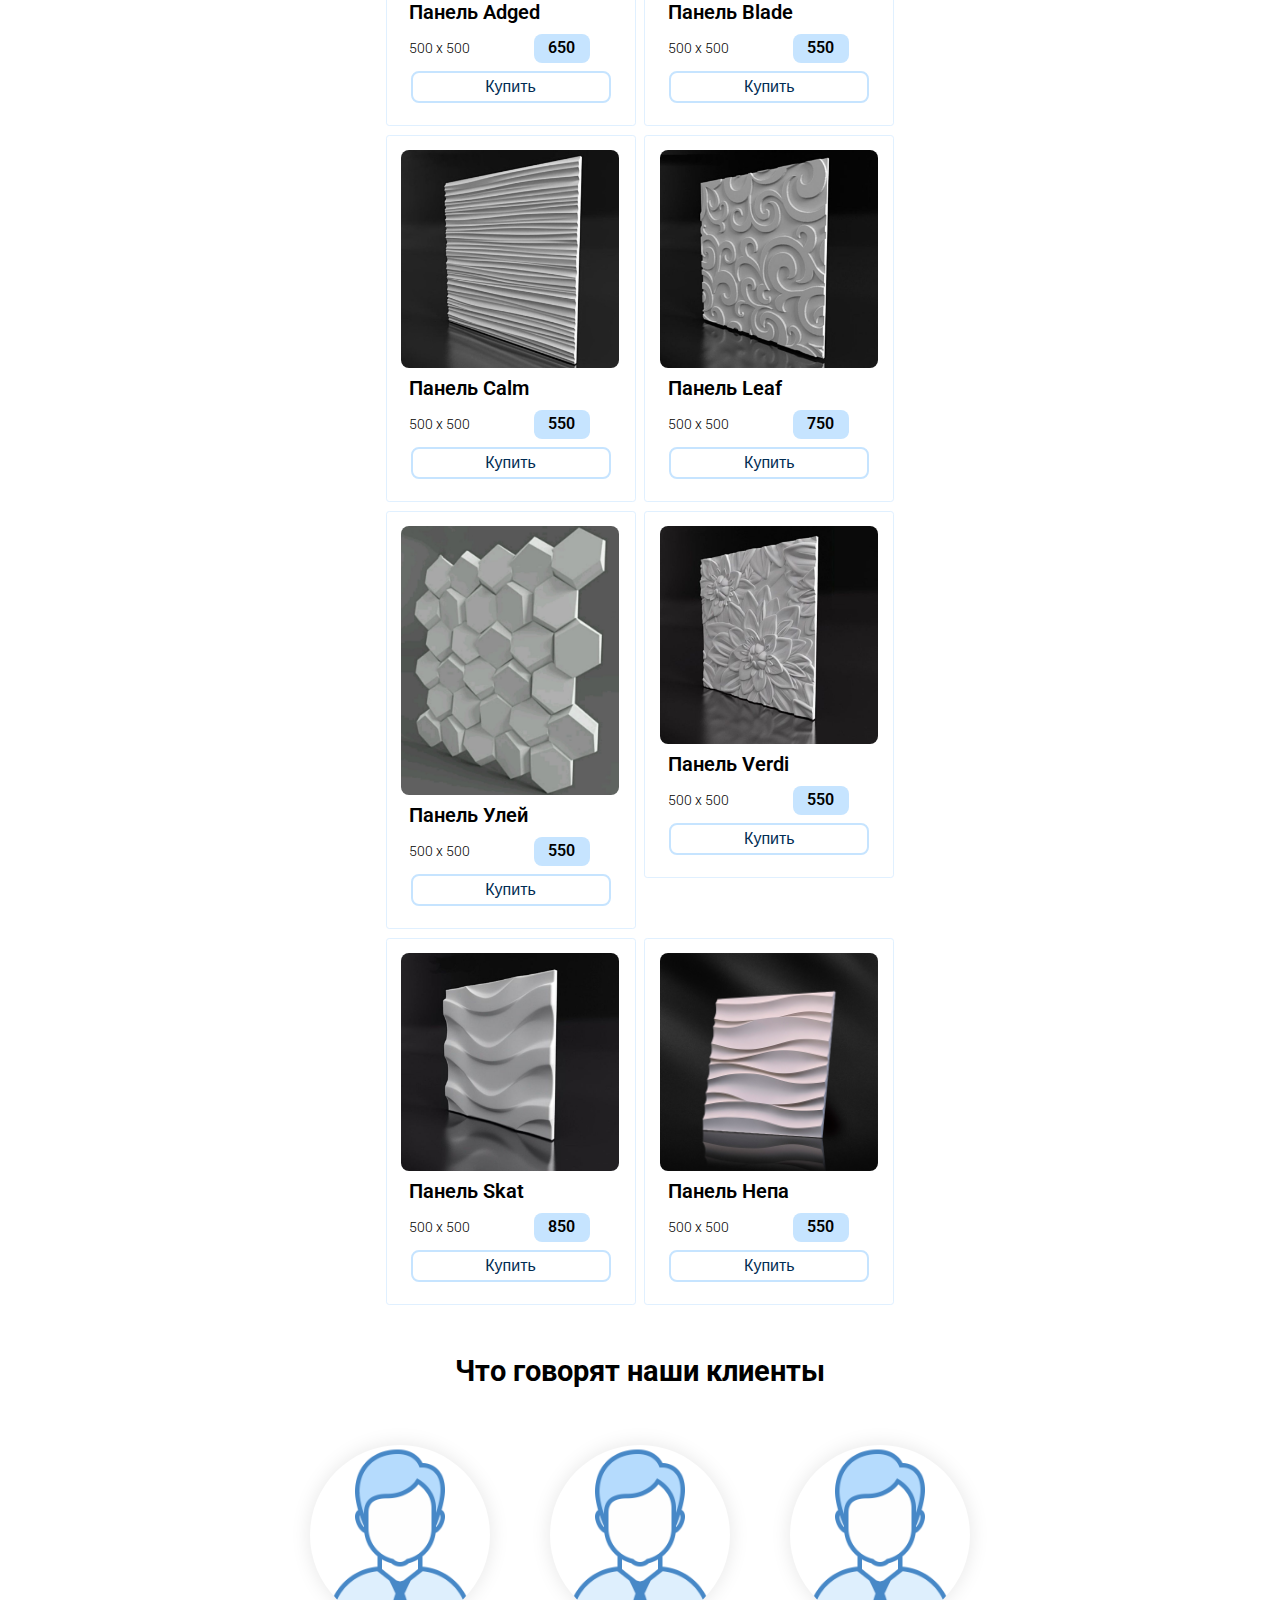
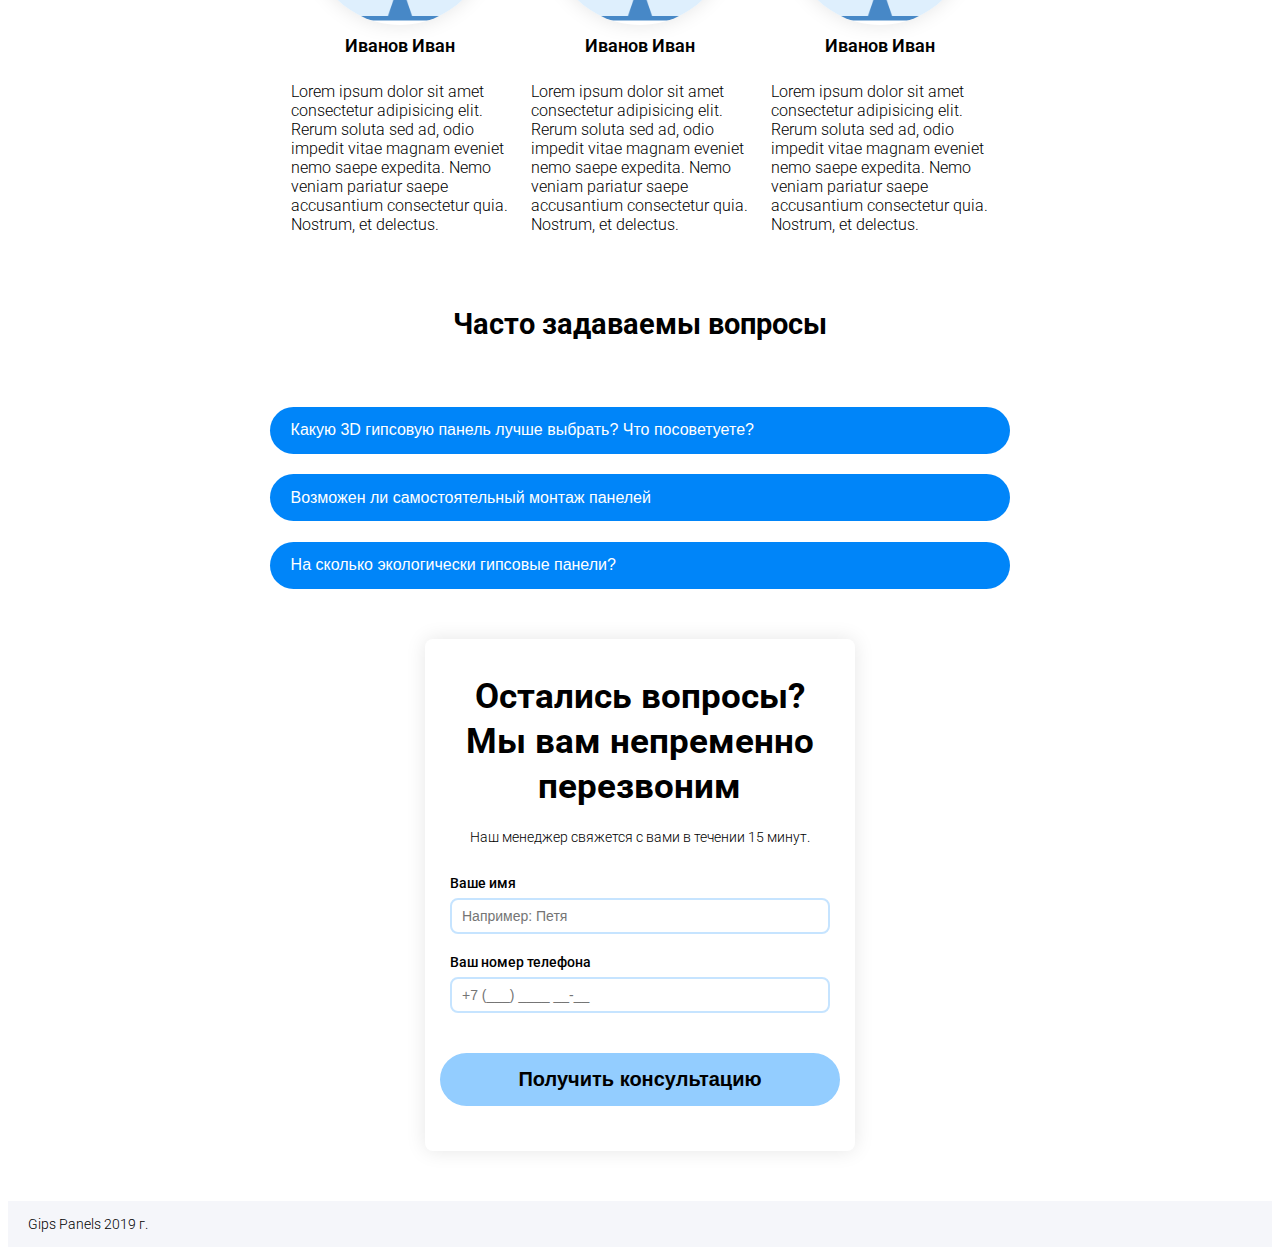
==== commit d1c7f188: "final2" ====
--- a/index.html
+++ b/index.html
@@ -121,50 +121,57 @@
             </h2>
             <div class="section-best__items">
                 <div class="section-best__items__item">
-                    <img src="images/second-block__imgblock__img.jpg" alt="" class="section-best__items__item__img">
-                    <span class="section-best__items__item__name">Панель 1</span>
-                    <span class="section-best__items__item__desc">500 x 500</span>
-                    <span class="section-best__items__item__price">550 <i class="fas fa-ruble-sign"></i></span>
-                    <a href="#section-cart" class="section-best__items__item__button">Купить</a>        
-                </div>
-                <div class="section-best__items__item">
-                    <img src="images/1second-block__img.png" alt="" class="section-best__items__item__img">
-                    <span class="section-best__items__item__name">Панель 2</span>
-                    <span class="section-best__items__item__desc">500 x 500</span>
-                    <span class="section-best__items__item__price">550 <i class="fas fa-ruble-sign"></i></span>
-                    <a href="#section-cart" class="section-best__items__item__button">Купить</a>        
-                </div>
-                <div class="section-best__items__item">
-                    <img src="images/second-block__img.png" alt="" class="section-best__items__item__img">
-                    <span class="section-best__items__item__name">Панель 3</span>
-                    <span class="section-best__items__item__desc">500 x 500</span>
-                    <span class="section-best__items__item__price">550 <i class="fas fa-ruble-sign"></i></span>
-                    <a href="#section-cart" class="section-best__items__item__button">Купить</a>        
-                </div>
-                <div class="section-best__items__item">
-                    <img src="images/ostrie-volni_model.jpg" alt="" class="section-best__items__item__img">
-                    <span class="section-best__items__item__name">Панель 3</span>
-                    <span class="section-best__items__item__desc">500 x 500</span>
-                    <span class="section-best__items__item__price">550 <i class="fas fa-ruble-sign"></i></span>
-                    <a href="#section-cart" class="section-best__items__item__button">Купить</a>        
-                </div>
-                <div class="section-best__items__item">
-                    <img src="images/second-block__imgblock__img.jpg" alt="" class="section-best__items__item__img">
-                    <span class="section-best__items__item__name">Панель 3</span>
-                    <span class="section-best__items__item__desc">500 x 500</span>
-                    <span class="section-best__items__item__price">550 <i class="fas fa-ruble-sign"></i></span>
-                    <a href="#section-cart" class="section-best__items__item__button">Купить</a>        
-                </div>
-                <div class="section-best__items__item">
-                    <img src="images/second-block__imgblock__img.jpg" alt="" class="section-best__items__item__img">
-                    <span class="section-best__items__item__name">Панель 3</span>
-                    <span class="section-best__items__item__desc">500 x 500</span>
-                    <span class="section-best__items__item__price">550 <i class="fas fa-ruble-sign"></i></span>
-                    <a href="#section-cart" class="section-best__items__item__button">Купить</a>        
-                </div>
-                <div class="section-best__items__item">
-                    <img src="images/second-block__imgblock__img.jpg" alt="" class="section-best__items__item__img">
-                    <span class="section-best__items__item__name">Панель 3</span>
+                    <img src="images/Aged.jpg" alt="" class="section-best__items__item__img">
+                    <span class="section-best__items__item__name">Панель Adged</span>
+                    <span class="section-best__items__item__desc">500 x 500</span>
+                    <span class="section-best__items__item__price">650 <i class="fas fa-ruble-sign"></i></span>
+                    <a href="#section-cart" class="section-best__items__item__button">Купить</a>        
+                </div>
+                <div class="section-best__items__item">
+                    <img src="images/Blade.jpg" alt="" class="section-best__items__item__img">
+                    <span class="section-best__items__item__name">Панель Blade</span>
+                    <span class="section-best__items__item__desc">500 x 500</span>
+                    <span class="section-best__items__item__price">550 <i class="fas fa-ruble-sign"></i></span>
+                    <a href="#section-cart" class="section-best__items__item__button">Купить</a>        
+                </div>
+                <div class="section-best__items__item">
+                    <img src="images/Calm.jpg" alt="" class="section-best__items__item__img">
+                    <span class="section-best__items__item__name">Панель Calm</span>
+                    <span class="section-best__items__item__desc">500 x 500</span>
+                    <span class="section-best__items__item__price">550 <i class="fas fa-ruble-sign"></i></span>
+                    <a href="#section-cart" class="section-best__items__item__button">Купить</a>        
+                </div>
+                <div class="section-best__items__item">
+                    <img src="images/Leaf.jpg" alt="" class="section-best__items__item__img">
+                    <span class="section-best__items__item__name">Панель Leaf</span>
+                    <span class="section-best__items__item__desc">500 x 500</span>
+                    <span class="section-best__items__item__price">750 <i class="fas fa-ruble-sign"></i></span>
+                    <a href="#section-cart" class="section-best__items__item__button">Купить</a>        
+                </div>
+                <div class="section-best__items__item">
+                    <img src="images/Uley.jpg" alt="" class="section-best__items__item__img">
+                    <span class="section-best__items__item__name">Панель Улей</span>
+                    <span class="section-best__items__item__desc">500 x 500</span>
+                    <span class="section-best__items__item__price">550 <i class="fas fa-ruble-sign"></i></span>
+                    <a href="#section-cart" class="section-best__items__item__button">Купить</a>        
+                </div>
+                <div class="section-best__items__item">
+                    <img src="images/Verdi.jpg" alt="" class="section-best__items__item__img">
+                    <span class="section-best__items__item__name">Панель Verdi</span>
+                    <span class="section-best__items__item__desc">500 x 500</span>
+                    <span class="section-best__items__item__price">550 <i class="fas fa-ruble-sign"></i></span>
+                    <a href="#section-cart" class="section-best__items__item__button">Купить</a>        
+                </div>
+                <div class="section-best__items__item">
+                    <img src="images/Skat.jpg" alt="" class="section-best__items__item__img">
+                    <span class="section-best__items__item__name">Панель Skat</span>
+                    <span class="section-best__items__item__desc">500 x 500</span>
+                    <span class="section-best__items__item__price">850 <i class="fas fa-ruble-sign"></i></span>
+                    <a href="#section-cart" class="section-best__items__item__button">Купить</a>        
+                </div>
+                <div class="section-best__items__item">
+                    <img src="images/Nepa.jpg" alt="" class="section-best__items__item__img">
+                    <span class="section-best__items__item__name">Панель Непа</span>
                     <span class="section-best__items__item__desc">500 x 500</span>
                     <span class="section-best__items__item__price">550 <i class="fas fa-ruble-sign"></i></span>
                     <a href="#section-cart" class="section-best__items__item__button">Купить</a>        
--- a/css/main.css
+++ b/css/main.css
@@ -89,7 +89,7 @@
   .wrapper .header {
     width: 100%;
     background: #f5f6fa;
-    height: 5.6rem;
+    padding: 0.6em 0;
     display: grid;
     grid-template-columns: 1fr 3fr 1fr;
     grid-row: 1fr;
@@ -107,7 +107,7 @@
       grid-column: 1/2;
       grid-row: 1/2; }
       .wrapper .header-logo > img {
-        height: 3.75rem; }
+        height: 3.75em; }
     .wrapper .header-nav {
       grid-area: header-nav;
       justify-self: center;
@@ -117,7 +117,7 @@
         margin: 0 0.6em;
         text-decoration: none;
         font-family: "Roboto", sans-serif;
-        font-size: 1rem;
+        font-size: 1em;
         font-weight: 400;
         color: #002c53;
         position: relative;
@@ -158,10 +158,10 @@
       -ms-flex-pack: end;
       justify-content: flex-end;
       padding: 0 0.9rem;
-      width: 18.75rem; }
+      width: 18.75em; }
       .wrapper .header-contacts__link {
         text-decoration: none;
-        font-size: 0.9rem;
+        font-size: 0.9em;
         font-family: "Roboto", sans-serif;
         font-weight: 500;
         margin: 0 2%;
@@ -401,9 +401,26 @@
     -webkit-align-items: center;
     -ms-flex-align: center;
     align-items: center;
-    background: rgba(0, 0, 0, 0.3); }
+    background: rgba(0, 0, 0, 0.5); }
+    .wrapper .cartGallery-wrap {
+      position: fixed;
+      z-index: 1;
+      width: 100%;
+      height: 100%; }
+      .wrapper .cartGallery-wrap:hover {
+        cursor: pointer; }
+      .wrapper .cartGallery-wrap:hover .cartGallery-wrap__cross {
+        color: #fff; }
+      .wrapper .cartGallery-wrap__cross {
+        font-size: 2em;
+        margin: 0.5em 1em;
+        color: #e7e7e7;
+        z-index: 15; }
     .wrapper .cartGallery__imgBlock {
-      position: relative; }
+      position: relative;
+      z-index: 2;
+      -webkit-box-shadow: 0 0 5em rgba(0, 0, 0, 0.8);
+      box-shadow: 0 0 5em rgba(0, 0, 0, 0.8); }
       .wrapper .cartGallery__imgBlock__zone {
         width: 50px;
         height: 100%;
@@ -445,7 +462,8 @@
         border-top-right-radius: 8px;
         border-bottom-right-radius: 8px; }
       .wrapper .cartGallery__imgBlock__img {
-        width: 500px;
+        max-width: 30em;
+        min-width: 10em;
         border-radius: 8px; }
   .wrapper .gallery {
     grid-column: 2/3;
@@ -456,9 +474,16 @@
     display: flex;
     -webkit-flex-wrap: wrap;
     -ms-flex-wrap: wrap;
-    flex-wrap: wrap; }
+    flex-wrap: wrap;
+    -webkit-box-pack: center;
+    -webkit-justify-content: center;
+    -ms-flex-pack: center;
+    justify-content: center;
+    -webkit-box-align: stretch;
+    -webkit-align-items: stretch;
+    -ms-flex-align: stretch;
+    align-items: stretch; }
     .wrapper .gallery__block {
-      width: 16em;
       margin: 2px;
       position: relative;
       display: -webkit-box;
@@ -475,7 +500,10 @@
       align-items: center;
       -webkit-transition: ease-in-out all 0.3s;
       -o-transition: ease-in-out all 0.3s;
-      transition: ease-in-out all 0.3s; }
+      transition: ease-in-out all 0.3s;
+      height: 16em;
+      overflow: hidden;
+      border-radius: 8px; }
       .wrapper .gallery__block__zoom {
         position: absolute;
         font-size: 3em;
@@ -715,7 +743,8 @@
   .wrapper .section-best, .wrapper .section-catalog {
     grid-column: 2/3;
     grid-row: 4/5;
-    margin-top: 3.12em; }
+    margin-top: 3.12em;
+    font-size: 1em; }
     .wrapper .section-best__h2:after, .wrapper .section-catalog__h2:after {
       left: 5.62em; }
     .wrapper .section-best__h2:before, .wrapper .section-catalog__h2:before {
@@ -740,7 +769,11 @@
       -webkit-box-pack: center;
       -webkit-justify-content: center;
       -ms-flex-pack: center;
-      justify-content: center; }
+      justify-content: center;
+      -webkit-box-align: start;
+      -webkit-align-items: flex-start;
+      -ms-flex-align: start;
+      align-items: flex-start; }
       .wrapper .section-best__items__item, .wrapper .section-catalog__items__item {
         width: 15.62em;
         padding: 0.9em;
@@ -813,11 +846,7 @@
   .wrapper .section-comments {
     grid-column: 2/3;
     grid-row: 5/6;
-    margin-top: 50px; }
-    .wrapper .section-comments__h2:after {
-      left: 120px; }
-    .wrapper .section-comments__h2:before {
-      right: 120px; }
+    margin-top: 3em; }
     .wrapper .section-comments__items {
       display: -webkit-box;
       display: -webkit-flex;
@@ -840,10 +869,10 @@
       -ms-flex-pack: center;
       justify-content: center; }
       .wrapper .section-comments__items__item {
-        width: 230px;
-        padding: 10px; }
+        width: 15em;
+        padding: 0.7em; }
         .wrapper .section-comments__items__item__img {
-          width: 180px;
+          width: 11.25em;
           border-radius: 50%;
           -webkit-box-shadow: 0px 0px 20px rgba(0, 0, 0, 0.1);
           box-shadow: 0px 0px 20px rgba(0, 0, 0, 0.1);
@@ -851,42 +880,47 @@
           margin: 0 auto; }
         .wrapper .section-comments__items__item__name {
           display: block;
-          font-size: 18px;
+          font-size: 1.1em;
           font-weight: 600;
-          padding: 10px 0;
+          padding: 0.6em 0;
           text-align: center; }
         .wrapper .section-comments__items__item__p {
-          font-size: 14px;
+          font-size: 1em;
           font-weight: 300; }
   .wrapper .section-faq {
     grid-column: 2/3;
     grid-row: 6/7;
-    margin-top: 50px; }
-    .wrapper .section-faq__h2:after {
-      left: 120px; }
-    .wrapper .section-faq__h2:before {
-      right: 120px; }
+    margin-top: 3em; }
     .wrapper .section-faq__items__item__list {
       background: #0085f9;
-      padding: 15px 20px;
-      border-radius: 32px;
+      padding: 0.9em 1.3em;
+      border-radius: 2em;
       color: #fff;
-      display: block;
-      margin-top: 20px; }
+      display: -webkit-box;
+      display: -webkit-flex;
+      display: -ms-flexbox;
+      display: flex;
+      margin-top: 1.3em;
+      -webkit-box-pack: justify;
+      -webkit-justify-content: space-between;
+      -ms-flex-pack: justify;
+      justify-content: space-between;
+      -webkit-box-align: center;
+      -webkit-align-items: center;
+      -ms-flex-align: center;
+      align-items: center; }
       .wrapper .section-faq__items__item__list:hover {
         -webkit-box-shadow: 0px 0px 20px rgba(0, 0, 0, 0.1);
         box-shadow: 0px 0px 20px rgba(0, 0, 0, 0.1);
         cursor: pointer; }
       .wrapper .section-faq__items__item__list__arrow {
-        float: right;
-        margin-right: 5px;
         -webkit-transition: ease-in-out all 0.3s;
         -o-transition: ease-in-out all 0.3s;
         transition: ease-in-out all 0.3s; }
     .wrapper .section-faq__items__item__text {
-      padding: 0 20px;
-      font-size: 16px;
-      line-height: 25px;
+      padding: 0 1.25em;
+      font-size: 1em;
+      line-height: 1.5em;
       display: none;
       -webkit-transition: ease-in-out all 0.5s;
       -o-transition: ease-in-out all 0.5s;
@@ -993,6 +1027,43 @@
         .wrapper .section-application__app__submit:hover {
           background: #0085f9;
           color: #f9fcff; }
+  .wrapper .section-contacts {
+    grid-column: 2/3;
+    grid-row: 3/4;
+    margin-top: 50px;
+    display: -webkit-box;
+    display: -webkit-flex;
+    display: -ms-flexbox;
+    display: flex;
+    -webkit-box-pack: center;
+    -webkit-justify-content: center;
+    -ms-flex-pack: center;
+    justify-content: center;
+    -webkit-box-align: center;
+    -webkit-align-items: center;
+    -ms-flex-align: center;
+    align-items: center;
+    -webkit-box-orient: vertical;
+    -webkit-box-direction: normal;
+    -webkit-flex-direction: column;
+    -ms-flex-direction: column;
+    flex-direction: column; }
+    .wrapper .section-contacts__h3 {
+      font-size: 2em;
+      line-height: 1.5em; }
+      .wrapper .section-contacts__h3:hover .section-contacts__h3__span {
+        background: #000; }
+      .wrapper .section-contacts__h3:hover {
+        cursor: pointer; }
+      .wrapper .section-contacts__h3__span {
+        background: #0085f9;
+        color: #fff;
+        padding: 0.1em 0.5em;
+        -webkit-transition: ease-in-out all 0.3s;
+        -o-transition: ease-in-out all 0.3s;
+        transition: ease-in-out all 0.3s; }
+    .wrapper .section-contacts__email {
+      font-size: 2em; }
   .wrapper .footer {
     grid-column: 1/4;
     grid-row: 8/9;
@@ -1044,8 +1115,7 @@
       -webkit-box-align: center;
       -webkit-align-items: center;
       -ms-flex-align: center;
-      align-items: center;
-      height: 10rem; }
+      align-items: center; }
       .wrapper .header-logo {
         grid-column: 1/4;
         grid-row: 1/2; }
@@ -1070,11 +1140,31 @@
 
 @media (max-width: 809px) {
   html, body {
-    font-size: 15px; }
+    font-size: 14px; }
   .wrapper {
-    grid-template-columns: 1fr; }
+    grid-template-columns: 0fr 1fr 0fr; }
+    .wrapper .header {
+      font-size: 1.5em; }
+    .wrapper .second-block__text {
+      font-size: 2em; }
     .wrapper .second-block__button {
-      margin-top: 5em !important; } }
+      margin-top: 2em !important;
+      margin-left: 0;
+      font-size: 1em; }
+    .wrapper .second-block__imgblock {
+      font-size: 0.8em; }
+    .wrapper .second-block__circle {
+      font-size: 0.8em; }
+    .wrapper .section-best {
+      font-size: 1.5em; }
+    .wrapper .section-comments {
+      font-size: 1.5em; }
+    .wrapper .section-faq {
+      font-size: 1.5em; } }
+
+@media (max-width: 499px) {
+  .wrapper .second-block__button {
+    font-size: 0.9em; } }
 
 @font-face {
   font-family: "Roboto Condensed";
